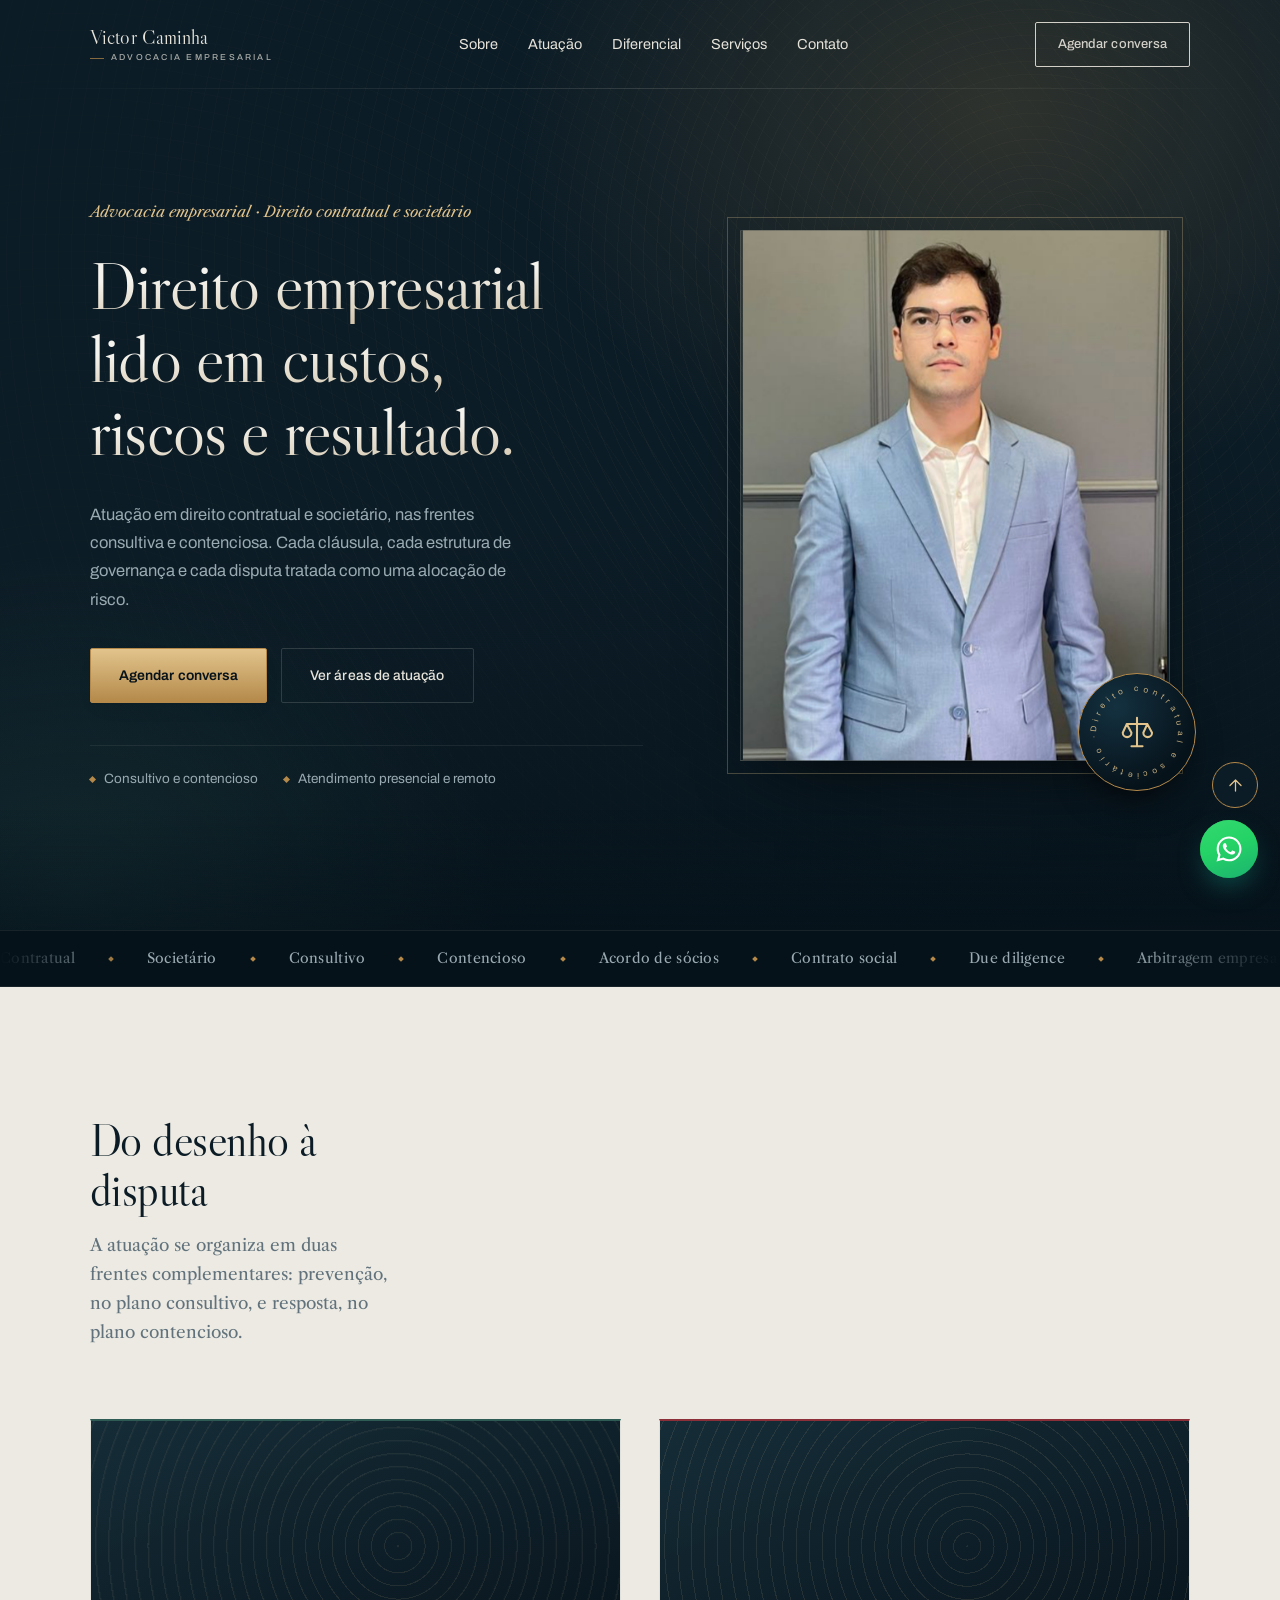
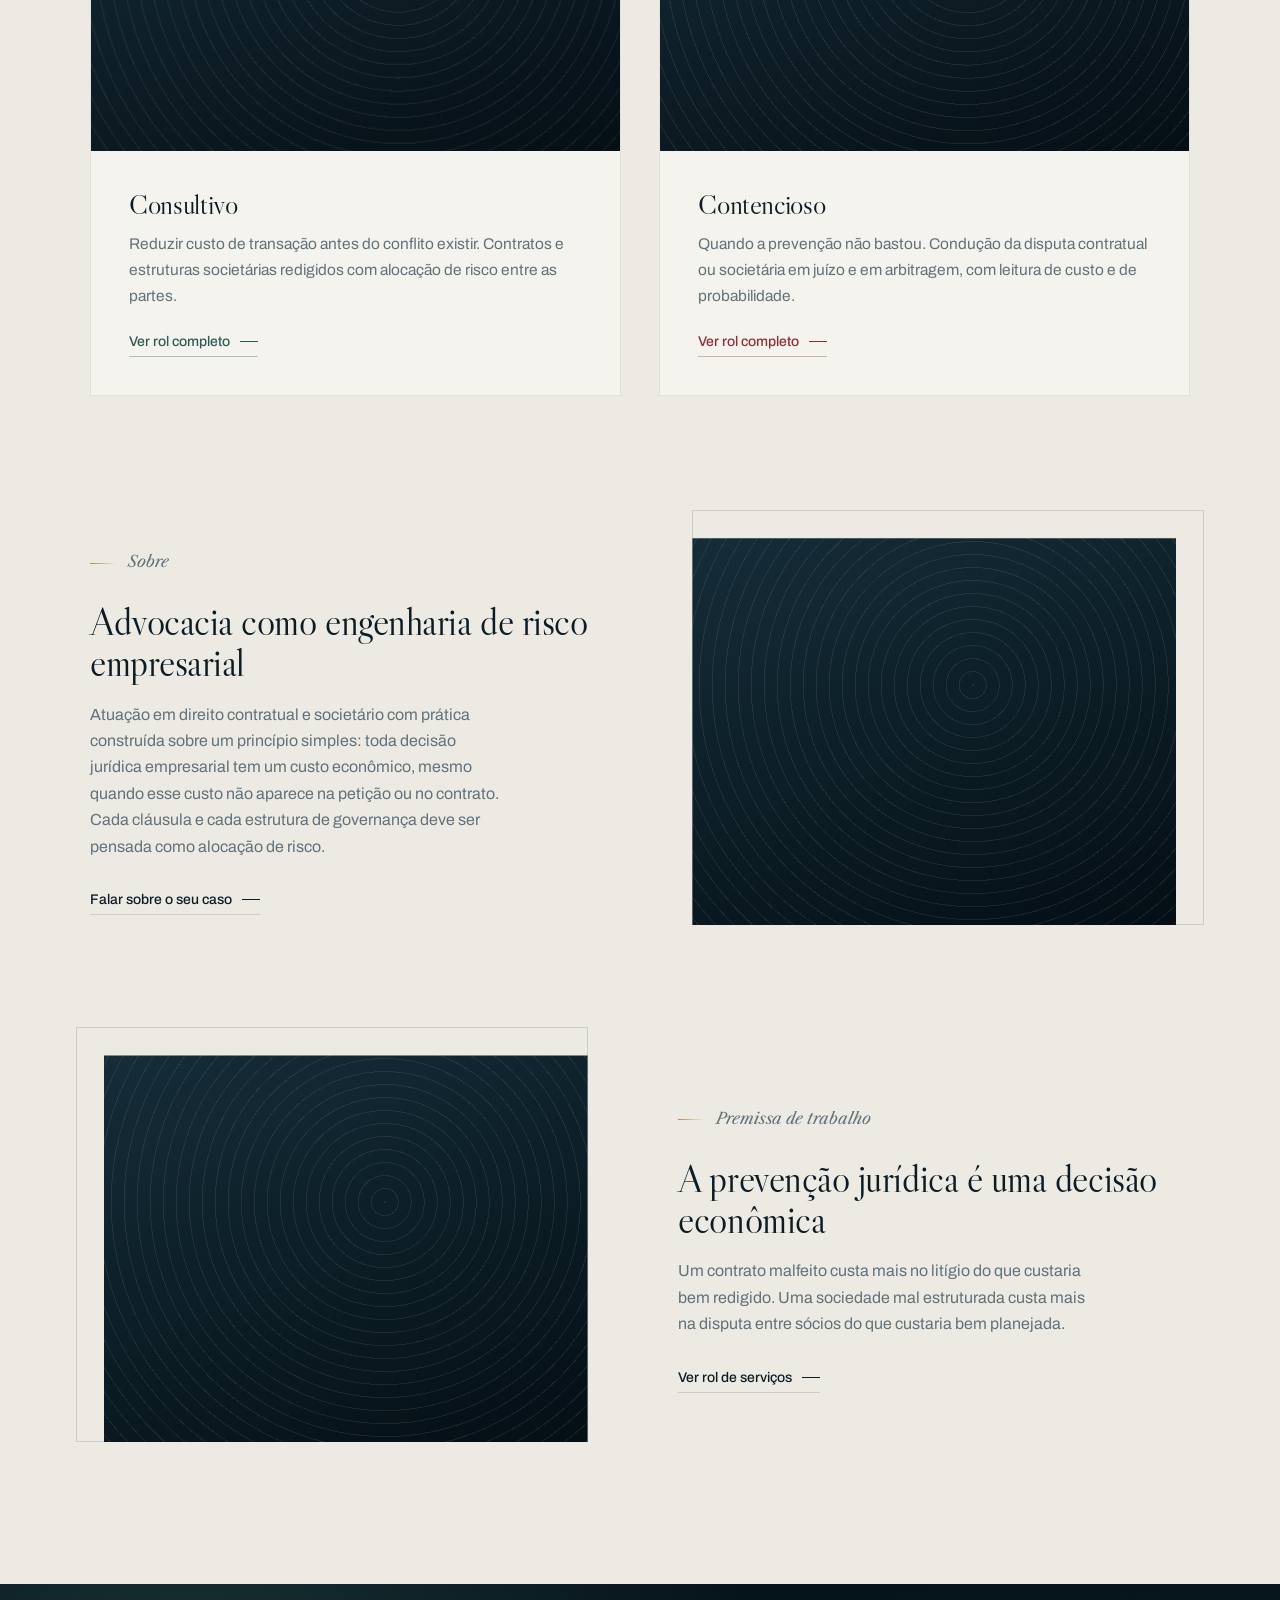
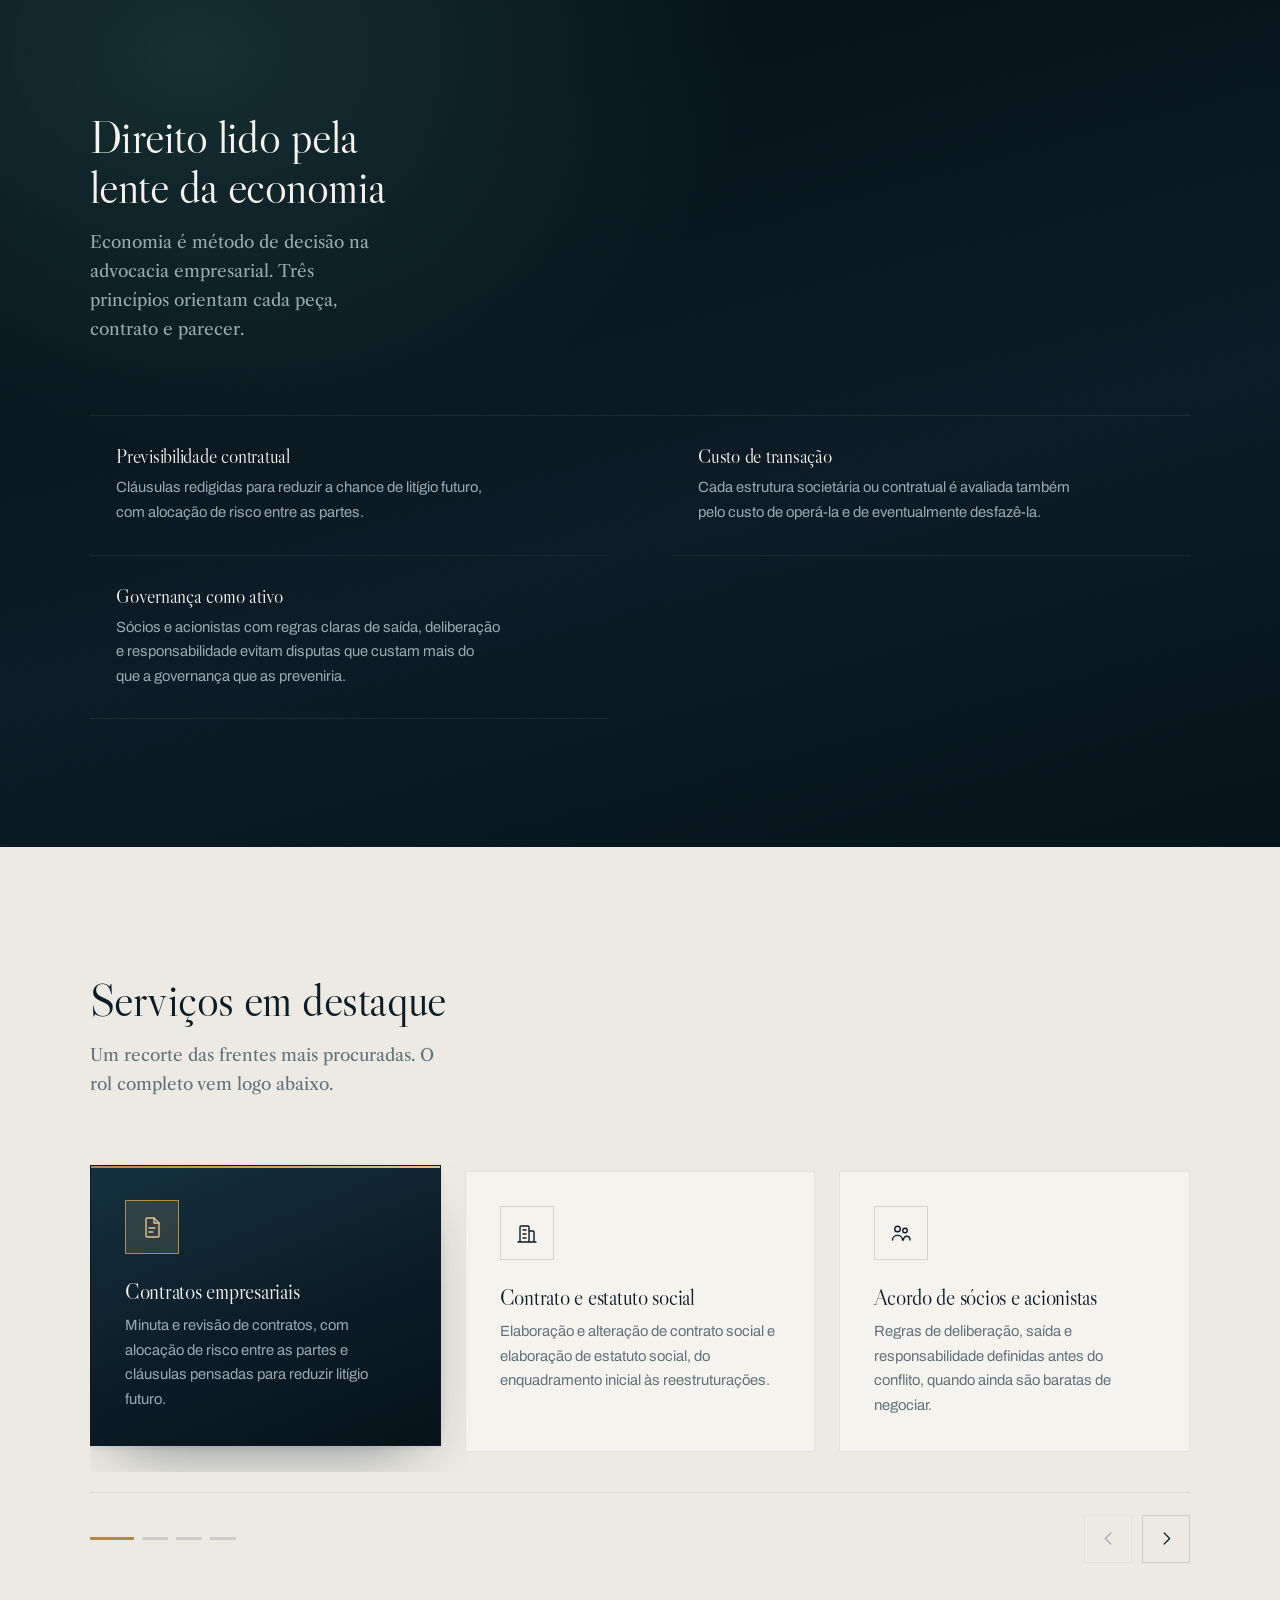
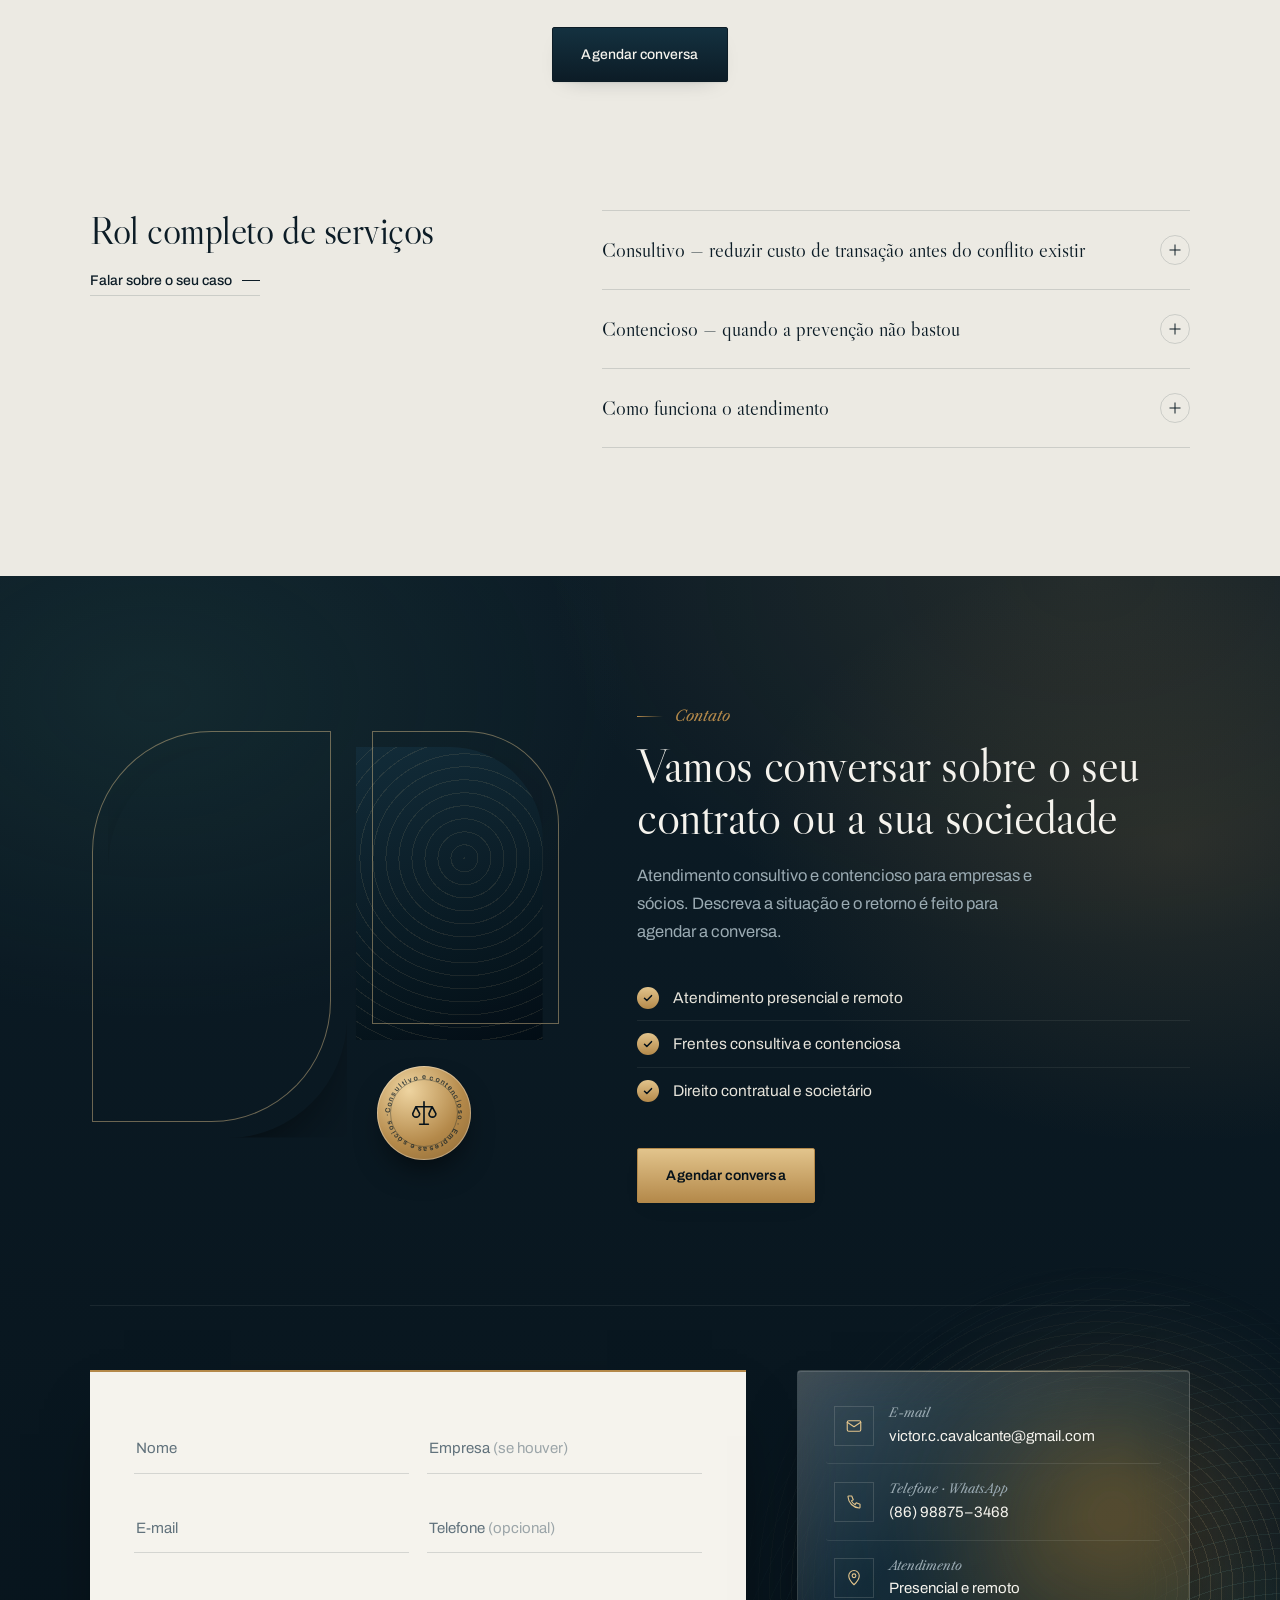
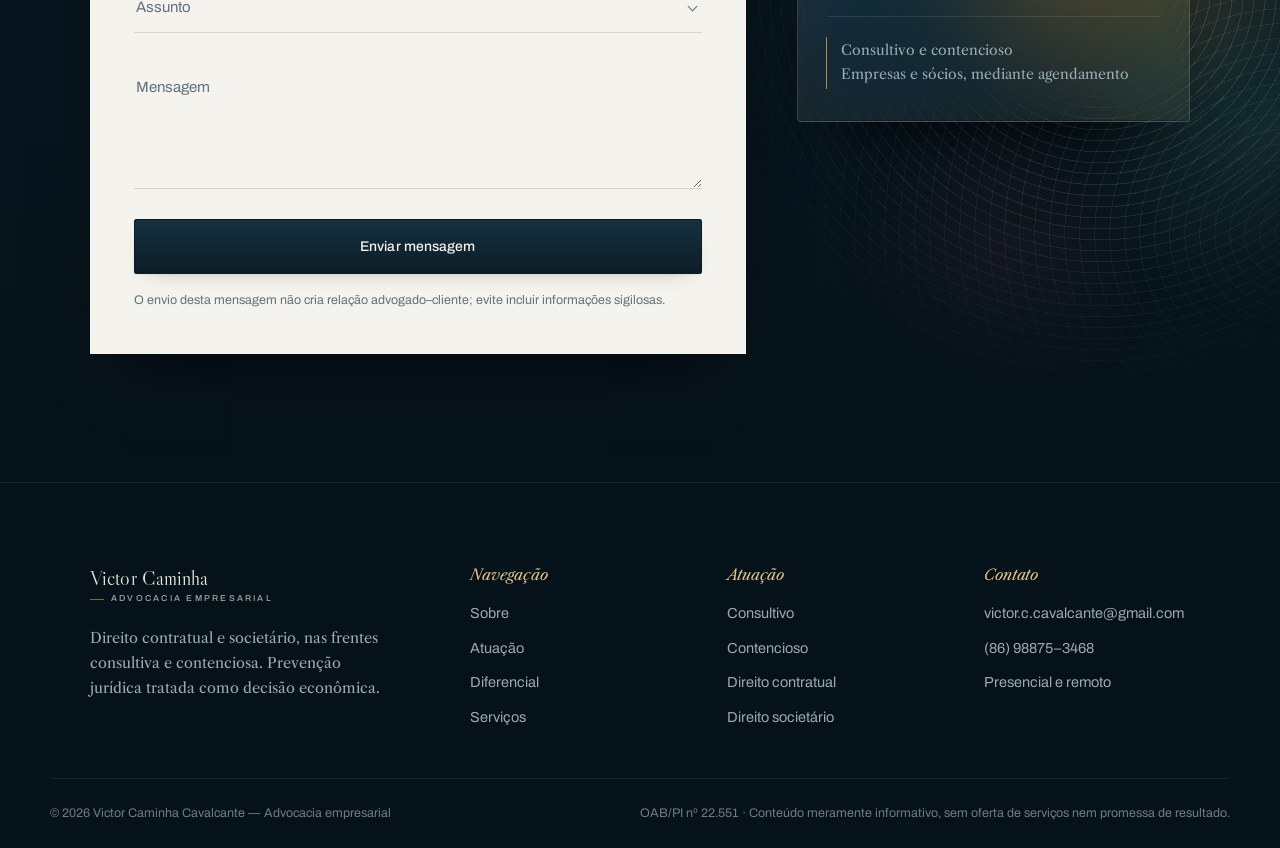
==== index.html @ 517dae5f "versão final por enquanto" ====
<!DOCTYPE html>
<html lang="pt-BR">
<head>
  <meta charset="UTF-8">
  <meta name="viewport" content="width=device-width, initial-scale=1.0">
  <title>Victor Caminha Cavalcante &mdash; Advocacia Empresarial</title>
  <meta name="description" content="Advocacia empresarial em direito contratual e societário, nas frentes consultiva e contenciosa. Cada cláusula e cada estrutura de governança tratada como alocação de risco.">
  <meta name="theme-color" content="#0C1C26">
  <link rel="icon" type="image/svg+xml" href="data:image/svg+xml,%3Csvg xmlns='http://www.w3.org/2000/svg' viewBox='0 0 24 24'%3E%3Crect width='24' height='24' rx='3' fill='%230E253B'/%3E%3Cpath d='M12 4.5v15M6.5 8h11M6.5 8 4 13a2.5 2.5 0 0 0 5 0L6.5 8ZM17.5 8 15 13a2.5 2.5 0 0 0 5 0L17.5 8ZM8.5 19.5h7' stroke='%23C79A54' stroke-width='1.3' fill='none' stroke-linecap='round' stroke-linejoin='round'/%3E%3C/svg%3E">
  <link rel="preconnect" href="https://fonts.googleapis.com">
  <link rel="preconnect" href="https://fonts.gstatic.com" crossorigin>
  <link href="https://fonts.googleapis.com/css2?family=Archivo:wght@400;500;600;700&family=Libre+Caslon+Display&family=Libre+Caslon+Text:ital,wght@0,400;0,700;1,400&display=swap" rel="stylesheet">
  <link rel="stylesheet" href="style.css">
</head>
<body>

  <a class="skip-link" href="#main">Ir para o conteúdo</a>

  <!-- Rail lateral: assinatura visual + progresso de leitura -->
  <aside class="rail" aria-hidden="true">
    <span class="rail-line"><i id="railFill"></i></span>
    <span class="rail-mark">Direito contratual e societário</span>
  </aside>

  <header class="site-header" id="siteHeader">
    <div class="shell header-inner">

      <a href="#main" class="logo" aria-label="Victor Caminha Cavalcante, início">
        <span class="logo-text">
          Victor Caminha
          <small>Advocacia empresarial</small>
        </span>
      </a>

      <nav class="main-nav" aria-label="Principal">
        <ul>
          <li><a href="#sobre">Sobre</a></li>
          <li class="has-dropdown">
            <a href="#atuacao" aria-haspopup="true">Atuação</a>
            <ul class="dropdown">
              <li><a href="#atuacao">Consultivo</a></li>
              <li><a href="#atuacao">Contencioso</a></li>
              <li><a href="#servicos">Rol completo</a></li>
            </ul>
          </li>
          <li><a href="#diferencial">Diferencial</a></li>
          <li><a href="#servicos">Serviços</a></li>
          <li><a href="#contato">Contato</a></li>
        </ul>
      </nav>

      <div class="header-actions">
        <a href="#contato" class="btn btn-ghost">Agendar conversa</a>
        <button class="nav-toggle" id="navToggle" aria-label="Abrir menu" aria-expanded="false" aria-controls="mobileMenu">
          <span></span><span></span>
        </button>
      </div>

    </div>
  </header>

  <div class="menu-backdrop" id="menuBackdrop" hidden></div>

  <div class="mobile-menu" id="mobileMenu" aria-hidden="true">
    <nav aria-label="Menu">
      <a href="#sobre">Sobre</a>
      <a href="#atuacao">Atuação</a>
      <a href="#diferencial">Diferencial</a>
      <a href="#servicos">Serviços</a>
      <a href="#contato">Contato</a>
    </nav>
    <a href="#contato" class="btn btn-solid mobile-cta">Agendar conversa</a>
    <p class="mobile-note">Atendimento consultivo e contencioso, presencial e remoto</p>
  </div>

  <main id="main">

    <!-- ============ HERO ============ -->
    <section class="hero" id="hero">
      <div class="hero-bg" aria-hidden="true">
        <span class="guilloche"></span>
        <span class="hero-glow"></span>
      </div>

      <div class="shell hero-inner">

        <div class="hero-copy">
          <p class="hero-place" data-hero="1">Advocacia empresarial &middot; Direito contratual e societário</p>

          <h1 class="hero-title">
            <span class="line"><span data-hero="2">Direito empresarial</span></span>
            <span class="line"><span data-hero="3">lido em custos,</span></span>
            <span class="line"><span data-hero="4">riscos e resultado.</span></span>
          </h1>

          <p class="hero-text" data-hero="5">
            Atuação em direito contratual e societário, nas frentes consultiva e contenciosa.
            Cada cláusula, cada estrutura de governança e cada disputa tratada como uma
            alocação de risco.
          </p>

          <div class="hero-actions" data-hero="6">
            <a href="#contato" class="btn btn-solid">Agendar conversa</a>
            <a href="#atuacao" class="btn btn-quiet">Ver áreas de atuação</a>
          </div>

          <ul class="hero-facts" data-hero="7">
            <li>Consultivo e contencioso</li>
            <li>Atendimento presencial e remoto</li>
          </ul>
        </div>

        <figure class="hero-plate" data-hero="4">
          <div class="plate-frame">
            <img src="victor-caminha-retrato.jpg"
                 alt="Victor Caminha, advogado" id="heroImg" width="512" height="640">
          </div>

          <div class="seal" aria-hidden="true">
            <svg class="seal-type" viewBox="0 0 120 120">
              <defs>
                <path id="sealArc" d="M60,60 m-42,0 a42,42 0 1,1 84,0 a42,42 0 1,1 -84,0"/>
              </defs>
              <text><textPath href="#sealArc" startOffset="0" textLength="262" lengthAdjust="spacing">Direito contratual e societário &middot;</textPath></text>
            </svg>
            <span class="seal-core"><svg class="seal-mark" viewBox="0 0 24 24" fill="none" stroke="currentColor" stroke-width="1.3" stroke-linecap="round" stroke-linejoin="round" aria-hidden="true"><path d="M12 3v18M5.5 7h13M5.5 7 3 12.5a2.75 2.75 0 0 0 5.5 0L5.5 7ZM18.5 7 16 12.5a2.75 2.75 0 0 0 5.5 0L18.5 7ZM8.5 21h7"/></svg></span>
          </div>
        </figure>

      </div>

      <div class="hero-fade" aria-hidden="true"></div>
    </section>

    <!-- ============ FAIXA ROLANTE ============ -->
    <div class="docket" id="docket" aria-hidden="true">
      <div class="docket-viewport">
        <div class="docket-track" id="docketTrack">
          <ul class="docket-group">
            <li>Contratual</li>
            <li>Societário</li>
            <li>Consultivo</li>
            <li>Contencioso</li>
            <li>Acordo de sócios</li>
            <li>Contrato social</li>
            <li>Due diligence</li>
            <li>Arbitragem empresarial</li>
            <li>Governança</li>
          </ul>
        </div>
      </div>
    </div>

    <!-- ============ ÁREAS DE ATUAÇÃO ============ -->
    <section class="practices" id="atuacao">
      <div class="shell">

        <header class="section-head reveal">
          <h2>Do desenho à disputa</h2>
          <p>
            A atuação se organiza em duas frentes complementares: prevenção, no plano
            consultivo, e resposta, no plano contencioso.
          </p>
        </header>

        <div class="practice-split">

          <article class="practice practice-estate reveal">
            <!-- SUBSTITUIR: imagem ilustrativa da frente consultiva -->
            <div class="practice-img">
              <img class="img-reveal" src="https://images.unsplash.com/photo-1450101499163-c8848c66ca85?q=80&amp;w=1200&amp;h=900&amp;auto=format&amp;fit=crop"
                   alt="" loading="lazy" width="1200" height="900">
            </div>
            <div class="practice-body">
              <h3>Consultivo</h3>
              <p>
                Reduzir custo de transação antes do conflito existir. Contratos e estruturas
                societárias redigidos com alocação de risco entre as partes.
              </p>
              <a href="#servicos" class="link-arrow">Ver rol completo</a>
            </div>
          </article>

          <article class="practice practice-injury reveal">
            <!-- SUBSTITUIR: imagem ilustrativa da frente contenciosa -->
            <div class="practice-img">
              <img class="img-reveal" src="https://images.unsplash.com/photo-1750365501430-395251fe4b7e?q=80&amp;w=1200&amp;h=900&amp;auto=format&amp;fit=crop"
                   alt="" loading="lazy" width="1200" height="900">
            </div>
            <div class="practice-body">
              <h3>Contencioso</h3>
              <p>
                Quando a prevenção não bastou. Condução da disputa contratual ou societária
                em juízo e em arbitragem, com leitura de custo e de probabilidade.
              </p>
              <a href="#servicos" class="link-arrow">Ver rol completo</a>
            </div>
          </article>

        </div>

      </div>
    </section>

    <!-- ============ SOBRE ============ -->
    <section class="about" id="sobre">
      <div class="shell">

        <div class="about-row reveal">
          <div class="about-text">
            <p class="marginalia">Sobre</p>
            <h2>Advocacia como engenharia de risco empresarial</h2>
            <p>
              Atuação em direito contratual e societário com prática construída sobre um
              princípio simples: toda decisão jurídica empresarial tem um custo econômico,
              mesmo quando esse custo não aparece na petição ou no contrato. Cada cláusula e
              cada estrutura de governança deve ser pensada como alocação de risco.
            </p>
            <a href="#contato" class="link-arrow">Falar sobre o seu caso</a>
          </div>
          <!-- SUBSTITUIR: mesma foto profissional do topo, ou uma segunda em ambiente de trabalho -->
          <figure class="about-media">
            <img class="img-reveal" src="https://images.unsplash.com/photo-1758518727888-ffa196002e59?q=80&amp;w=1200&amp;h=1200&amp;auto=format&amp;fit=crop"
                 alt="Victor Caminha Cavalcante em ambiente de trabalho" loading="lazy" width="1200" height="1200">
          </figure>
        </div>

        <div class="about-row about-row-flip reveal">
          <!-- SUBSTITUIR: imagem de apoio, ambiente de trabalho ou detalhe de escritorio -->
          <figure class="about-media">
            <img class="img-reveal" src="https://images.unsplash.com/photo-1758691737246-95bf8f09a997?q=80&amp;w=1200&amp;h=1200&amp;auto=format&amp;fit=crop"
                 alt="Documentos societários em análise" loading="lazy" width="1200" height="1200">
          </figure>
          <div class="about-text">
            <p class="marginalia">Premissa de trabalho</p>
            <h2>A prevenção jurídica é uma decisão econômica</h2>
            <p>
              Um contrato malfeito custa mais no litígio do que custaria bem redigido. Uma
              sociedade mal estruturada custa mais na disputa entre sócios do que custaria bem
              planejada.
            </p>
            <a href="#servicos" class="link-arrow">Ver rol de serviços</a>
          </div>
        </div>

      </div>
    </section>

    <!-- ============ DIFERENCIAL ============ -->
    <section class="reasons" id="diferencial">
      <div class="reasons-bg" aria-hidden="true">
        <img src="https://images.unsplash.com/photo-1758518730384-be3d205838e8?q=80&amp;w=1920&amp;h=1080&amp;auto=format&amp;fit=crop"
             alt="" loading="lazy" width="1920" height="1080">
      </div>

      <div class="shell reasons-inner">
        <header class="section-head section-head-light reveal">
          <h2>Direito lido pela lente da economia</h2>
          <p>
            Economia é método de decisão na advocacia empresarial. Três princípios orientam
            cada peça, contrato e parecer.
          </p>
        </header>

        <ul class="reason-list">
          <li class="reason reveal">
            <h3>Previsibilidade contratual</h3>
            <p>
              Cláusulas redigidas para reduzir a chance de litígio futuro, com alocação
              de risco entre as partes.
            </p>
          </li>
          <li class="reason reveal">
            <h3>Custo de transação</h3>
            <p>
              Cada estrutura societária ou contratual é avaliada também pelo custo de operá-la
              e de eventualmente desfazê-la.
            </p>
          </li>
          <li class="reason reveal">
            <h3>Governança como ativo</h3>
            <p>
              Sócios e acionistas com regras claras de saída, deliberação e responsabilidade
              evitam disputas que custam mais do que a governança que as preveniria.
            </p>
          </li>
        </ul>
      </div>
    </section>

    <!-- ============ SERVIÇOS EM DESTAQUE ============ -->
    <section class="cases">
      <div class="shell">

        <header class="section-head cases-head reveal">
          <h2>Serviços em destaque</h2>
          <p>Um recorte das frentes mais procuradas. O rol completo vem logo abaixo.</p>
        </header>

        <div class="carousel" id="carousel">
          <div class="carousel-viewport">
            <div class="carousel-track" id="carouselTrack">

              <article class="case reveal">
                <span class="case-icon" aria-hidden="true">
                  <svg viewBox="0 0 24 24" fill="none" stroke="currentColor" stroke-width="1.4" stroke-linecap="round" stroke-linejoin="round"><path d="M7 3h7l5 5v13a1 1 0 0 1-1 1H7a1 1 0 0 1-1-1V4a1 1 0 0 1 1-1Z"/><path d="M14 3v5h5M9 13h6M9 17h4"/></svg>
                </span>
                <h3>Contratos empresariais</h3>
                <p>Minuta e revisão de contratos, com alocação de risco entre as partes e cláusulas pensadas para reduzir litígio futuro.</p>
              </article>

              <article class="case reveal">
                <span class="case-icon" aria-hidden="true">
                  <svg viewBox="0 0 24 24" fill="none" stroke="currentColor" stroke-width="1.4" stroke-linecap="round" stroke-linejoin="round"><path d="M3 21h18M5 21V6a1 1 0 0 1 1-1h7a1 1 0 0 1 1 1v15M14 21V10h4a1 1 0 0 1 1 1v10"/><path d="M8 9h3M8 13h3M8 17h3"/></svg>
                </span>
                <h3>Contrato e estatuto social</h3>
                <p>Elaboração e alteração de contrato social e elaboração de estatuto social, do enquadramento inicial às reestruturações.</p>
              </article>

              <article class="case reveal">
                <span class="case-icon" aria-hidden="true">
                  <svg viewBox="0 0 24 24" fill="none" stroke="currentColor" stroke-width="1.4" stroke-linecap="round" stroke-linejoin="round"><circle cx="8.5" cy="8" r="2.8"/><circle cx="16" cy="9.5" r="2.3"/><path d="M3.5 19c0-2.8 2.2-4.6 5-4.6s5 1.8 5 4.6M14.5 19c0-2.3 1.5-3.8 3.2-3.8s3.3 1.5 3.3 3.8"/></svg>
                </span>
                <h3>Acordo de sócios e acionistas</h3>
                <p>Regras de deliberação, saída e responsabilidade definidas antes do conflito, quando ainda são baratas de negociar.</p>
              </article>

              <article class="case reveal">
                <span class="case-icon" aria-hidden="true">
                  <svg viewBox="0 0 24 24" fill="none" stroke="currentColor" stroke-width="1.4" stroke-linecap="round" stroke-linejoin="round"><path d="M4 8h13l-3-3M20 16H7l3 3"/></svg>
                </span>
                <h3>Participação societária</h3>
                <p>Contrato de compra e venda de participação e estruturação jurídica de empresas e operações societárias.</p>
              </article>

              <article class="case reveal">
                <span class="case-icon" aria-hidden="true">
                  <svg viewBox="0 0 24 24" fill="none" stroke="currentColor" stroke-width="1.4" stroke-linecap="round" stroke-linejoin="round"><path d="M12 3l7.5 3.2v5.4c0 4.6-3.1 8.2-7.5 9.4-4.4-1.2-7.5-4.8-7.5-9.4V6.2L12 3Z"/><path d="M9.5 12l1.8 1.8 3.4-3.6"/></svg>
                </span>
                <h3>Due diligence empresarial</h3>
                <p>Levantamento de passivos e riscos jurídicos antes de fechar a operação, para que o preço reflita o que está sendo comprado.</p>
              </article>

              <article class="case reveal">
                <span class="case-icon" aria-hidden="true">
                  <svg viewBox="0 0 24 24" fill="none" stroke="currentColor" stroke-width="1.4" stroke-linecap="round" stroke-linejoin="round"><path d="M12 3v18M5.5 7h13M5.5 7 3 12.5a2.75 2.75 0 0 0 5.5 0L5.5 7ZM18.5 7 16 12.5a2.75 2.75 0 0 0 5.5 0L18.5 7ZM8.5 21h7"/></svg>
                </span>
                <h3>Contencioso societário</h3>
                <p>Dissolução parcial ou total, responsabilidade de sócio ou administrador e desconsideração da personalidade jurídica.</p>
              </article>

            </div>
          </div>

          <div class="carousel-controls">
            <div class="carousel-dots" id="carouselDots" role="tablist" aria-label="Serviços"></div>
            <div class="carousel-arrows">
              <button type="button" class="c-arrow" id="prevBtn" aria-label="Anterior">
                <svg viewBox="0 0 24 24" fill="none" stroke="currentColor" stroke-width="1.5" stroke-linecap="round" stroke-linejoin="round"><path d="M15 5l-7 7 7 7"/></svg>
              </button>
              <button type="button" class="c-arrow" id="nextBtn" aria-label="Próximo">
                <svg viewBox="0 0 24 24" fill="none" stroke="currentColor" stroke-width="1.5" stroke-linecap="round" stroke-linejoin="round"><path d="M9 5l7 7-7 7"/></svg>
              </button>
            </div>
          </div>
        </div>

        <div class="cases-cta reveal">
          <a href="#contato" class="btn btn-solid">Agendar conversa</a>
        </div>

      </div>
    </section>

    <!-- ============ ROL COMPLETO ============ -->
    <section class="faq" id="servicos">
      <div class="shell faq-inner">

        <header class="faq-head reveal">
          <div class="faq-sticky">
            <h2>Rol completo de serviços</h2>
            <a href="#contato" class="link-arrow">Falar sobre o seu caso</a>
          </div>
        </header>

        <div class="accordion" id="accordion">

          <div class="acc-item reveal">
            <h3>
              <button type="button" class="acc-trigger" aria-expanded="false">
                <span>Consultivo &mdash; reduzir custo de transação antes do conflito existir</span>
                <i aria-hidden="true"></i>
              </button>
            </h3>
            <div class="acc-panel" hidden>
              <ol class="svc-list">
                <li>Minuta e revisão de contratos empresariais</li>
                <li>Elaboração e alteração de contrato social</li>
                <li>Elaboração de estatuto social</li>
                <li>Acordo de sócios e acionistas</li>
                <li>Contrato de compra e venda de participação societária</li>
                <li>Estruturação jurídica de empresas e operações societárias</li>
                <li>Due diligence empresarial</li>
              </ol>
            </div>
          </div>

          <div class="acc-item reveal">
            <h3>
              <button type="button" class="acc-trigger" aria-expanded="false">
                <span>Contencioso &mdash; quando a prevenção não bastou</span>
                <i aria-hidden="true"></i>
              </button>
            </h3>
            <div class="acc-panel" hidden>
              <ol class="svc-list">
                <li>Execução de título extrajudicial</li>
                <li>Ação monitória</li>
                <li>Ação de dissolução parcial ou total de sociedade</li>
                <li>Ação de responsabilidade civil de sócio ou administrador</li>
                <li>Desconsideração da personalidade jurídica</li>
                <li>Arbitragem em matéria empresarial</li>
                <li>Recursos nos tribunais</li>
              </ol>
            </div>
          </div>

          <div class="acc-item reveal">
            <h3>
              <button type="button" class="acc-trigger" aria-expanded="false">
                <span>Como funciona o atendimento</span>
                <i aria-hidden="true"></i>
              </button>
            </h3>
            <div class="acc-panel" hidden>
              <p>
                Atendimento consultivo e contencioso para empresas e sócios, presencial e
                remoto. Os honorários são definidos por escrito antes do início dos trabalhos.
              </p>
            </div>
          </div>

        </div>

      </div>
    </section>

    <!-- ============ CONTATO ============ -->
    <section class="contact" id="contato">
      <div class="shell">

        <div class="contact-lead">

          <!-- SUBSTITUIR: as duas imagens abaixo. A da esquerda pede retrato
               vertical em 3:4,9; a da direita, 3:4,7. -->
          <div class="lead-media reveal">
            <!-- Corredor de escritório: vertical, tom fechado, e traz o lado
                 "empresarial" que a estante de livros ao lado não cobre.
                 Unsplash, licença livre para uso comercial. -->
            <figure class="lead-arch">
              <img class="img-reveal"
                   src="https://images.unsplash.com/photo-1497366754035-f200968a6e72?q=80&amp;w=760&amp;h=1241&amp;auto=format&amp;fit=crop"
                   alt="" loading="lazy" width="760" height="1241">
            </figure>

            <!-- Foto genérica do Unsplash (licença livre para uso comercial,
                 sem exigência de atribuição). ID verificado na listagem do
                 Unsplash. Para trocar, basta outro photo-XXXX na mesma URL. -->
            <figure class="lead-plate">
              <img class="img-reveal"
                   src="https://images.unsplash.com/photo-1505664194779-8beaceb93744?q=80&amp;w=820&amp;h=1285&amp;auto=format&amp;fit=crop"
                   alt="" loading="lazy" width="820" height="1285">
            </figure>

            <span class="lead-seal" aria-hidden="true">
              <svg class="seal-ring" viewBox="0 0 120 120">
                <defs>
                  <path id="leadSealArc" d="M60,60 m-43,0 a43,43 0 1,1 86,0 a43,43 0 1,1 -86,0"/>
                </defs>
                <text><textPath href="#leadSealArc" startOffset="0" textLength="268" lengthAdjust="spacing">Consultivo e contencioso &middot; Empresas e sócios &middot;</textPath></text>
              </svg>
              <svg class="seal-icon" viewBox="0 0 24 24" fill="none" stroke="currentColor" stroke-width="1.3" stroke-linecap="round" stroke-linejoin="round" aria-hidden="true"><path d="M12 3v18M5.5 7h13M5.5 7 3 12.5a2.75 2.75 0 0 0 5.5 0L5.5 7ZM18.5 7 16 12.5a2.75 2.75 0 0 0 5.5 0L18.5 7ZM8.5 21h7"/></svg>
            </span>
          </div>

          <div class="lead-copy reveal">
            <p class="marginalia">Contato</p>
            <h2>Vamos conversar sobre o seu contrato ou a sua sociedade</h2>
            <p class="lead-text">
              Atendimento consultivo e contencioso para empresas e sócios. Descreva a
              situação e o retorno é feito para agendar a conversa.
            </p>

            <ul class="lead-list">
              <li>
                <svg class="tick" viewBox="0 0 24 24" aria-hidden="true"><path d="m6 12.4 4 4L18 8"/></svg>
                <span>Atendimento presencial e remoto</span>
              </li>
              <li>
                <svg class="tick" viewBox="0 0 24 24" aria-hidden="true"><path d="m6 12.4 4 4L18 8"/></svg>
                <span>Frentes consultiva e contenciosa</span>
              </li>
              <li>
                <svg class="tick" viewBox="0 0 24 24" aria-hidden="true"><path d="m6 12.4 4 4L18 8"/></svg>
                <span>Direito contratual e societário</span>
              </li>
            </ul>

            <a href="#form-contato" class="btn btn-solid">Agendar conversa</a>
          </div>

        </div>

        <div class="contact-form-band" id="form-contato">
          <div class="contact-grid">

            <div class="contact-panel reveal">
              <!-- ENDERECO DE DESTINO: trocar apenas aqui, no action.
                   O JavaScript deriva o endpoint AJAX deste mesmo atributo,
                   entao nao existe um segundo lugar para esquecer. -->
              <form class="contact-form" id="contactForm" method="POST" novalidate
                    action="https://formsubmit.co/ygorgivagooo@gmail.com">

                <!-- campos de configuracao do FormSubmit -->
                <input type="hidden" name="_subject" value="Novo contato pelo site — Victor Caminha">
                <input type="hidden" name="_template" value="table">
                <input type="hidden" name="_captcha" value="false">
                <!-- armadilha anti-spam: fica escondida; se vier preenchida,
                     o FormSubmit descarta, porque so um robo preencheria -->
                <input type="text" name="_honey" class="hp" tabindex="-1" autocomplete="off" aria-hidden="true">

                <div class="field-row">
                  <div class="field">
                    <input type="text" id="f-name" name="nome" placeholder=" " required autocomplete="name">
                    <label for="f-name">Nome</label>
                    <small class="field-error" data-for="f-name"></small>
                  </div>
                  <div class="field">
                    <input type="text" id="f-company" name="empresa" placeholder=" " autocomplete="organization">
                    <label for="f-company">Empresa <span>(se houver)</span></label>
                  </div>
                </div>

                <div class="field-row">
                  <div class="field">
                    <input type="email" id="f-email" name="email" placeholder=" " required autocomplete="email">
                    <label for="f-email">E-mail</label>
                    <small class="field-error" data-for="f-email"></small>
                  </div>
                  <div class="field">
                    <input type="tel" id="f-phone" name="telefone" placeholder=" " autocomplete="tel">
                    <label for="f-phone">Telefone <span>(opcional)</span></label>
                  </div>
                </div>

                <div class="field field-select">
                  <select id="f-matter" name="assunto" required>
                    <option value="" selected disabled></option>
                    <option>Contrato empresarial</option>
                    <option>Direito societário</option>
                    <option>Contencioso</option>
                    <option>Outro</option>
                  </select>
                  <label for="f-matter">Assunto</label>
                  <small class="field-error" data-for="f-matter"></small>
                </div>

                <div class="field">
                  <textarea id="f-message" name="mensagem" rows="4" placeholder=" " required></textarea>
                  <label for="f-message">Mensagem</label>
                  <small class="field-error" data-for="f-message"></small>
                </div>

                <button type="submit" class="btn btn-solid btn-block">Enviar mensagem</button>
                <p class="form-note">
                  O envio desta mensagem não cria relação advogado&ndash;cliente;
                  evite incluir informações sigilosas.
                </p>

                <p class="form-success" id="formSuccess" role="status" hidden>
                  Mensagem enviada. O retorno será feito pelo e-mail informado.
                </p>
              </form>
            </div>

            <aside class="contact-side reveal">
              
              <!-- Assunto e corpo ja preenchidos: o cliente recebe a mensagem
                   pronta para escrever, e o visitante nao trava na tela em branco. -->
              <a href="mailto:victor.c.cavalcante@gmail.com?subject=Contato%20pelo%20site&body=Ol%C3%A1%2C%20Victor.%0A%0AGostaria%20de%20agendar%20uma%20conversa.%20Segue%20um%20resumo%20da%20situa%C3%A7%C3%A3o%3A%0A%0A%0A%0AAtenciosamente%2C%0A" class="contact-item" id="linkEmail"
                 data-email="victor.c.cavalcante@gmail.com">
                <span class="ci-icon">
                  <svg viewBox="0 0 24 24" fill="none" stroke="currentColor" stroke-width="1.5" stroke-linecap="round" stroke-linejoin="round"><rect x="3" y="5" width="18" height="14" rx="2"/><path d="M3 7l9 6 9-6"/></svg>
                </span>
                <span class="ci-text"><small>E-mail</small><span>victor.c.cavalcante@gmail.com</span></span>
                <svg class="ci-arrow" viewBox="0 0 24 24" fill="none" stroke="currentColor" stroke-width="1.5" stroke-linecap="round" stroke-linejoin="round"><path d="M5 12h14M13 6l6 6-6 6"/></svg>
              </a>

              <a href="https://wa.me/5586988753468" target="_blank" rel="noopener noreferrer" class="contact-item">
                <span class="ci-icon">
                  <svg viewBox="0 0 24 24" fill="none" stroke="currentColor" stroke-width="1.5" stroke-linecap="round" stroke-linejoin="round"><path d="M5 4h4l2 5-2.5 1.5a11 11 0 0 0 5 5L15 13l5 2v4a1 1 0 0 1-1.1 1A16 16 0 0 1 4 5.1 1 1 0 0 1 5 4Z"/></svg>
                </span>
                <span class="ci-text"><small>Telefone &middot; WhatsApp</small><span>(86) 98875&ndash;3468</span></span>
                <svg class="ci-arrow" viewBox="0 0 24 24" fill="none" stroke="currentColor" stroke-width="1.5" stroke-linecap="round" stroke-linejoin="round"><path d="M5 12h14M13 6l6 6-6 6"/></svg>
              </a>

              <div class="contact-item is-static">
                <span class="ci-icon">
                  <svg viewBox="0 0 24 24" fill="none" stroke="currentColor" stroke-width="1.5" stroke-linecap="round" stroke-linejoin="round"><path d="M12 21s7-6.5 7-12a7 7 0 1 0-14 0c0 5.5 7 12 7 12Z"/><circle cx="12" cy="9" r="2.5"/></svg>
                </span>
                <span class="ci-text"><small>Atendimento</small><span>Presencial e remoto</span></span>
              </div>

              <div class="contact-hours">
                <p>Consultivo e contencioso</p>
                <p>Empresas e sócios, mediante agendamento</p>
              </div>
            </aside>

          </div>
        </div>

      </div>
    </section>

  </main>

  <footer class="site-footer">
    <div class="shell footer-top">

      <div class="footer-brand">
        <a href="#main" class="logo" aria-label="Victor Caminha Cavalcante, início">
          <span class="logo-text">
            Victor Caminha
            <small>Advocacia empresarial</small>
          </span>
        </a>
        <p>
          Direito contratual e societário, nas frentes consultiva e contenciosa.
          Prevenção jurídica tratada como decisão econômica.
        </p>
      </div>

      <div class="footer-col">
        <h4>Navegação</h4>
        <ul>
          <li><a href="#sobre">Sobre</a></li>
          <li><a href="#atuacao">Atuação</a></li>
          <li><a href="#diferencial">Diferencial</a></li>
          <li><a href="#servicos">Serviços</a></li>
        </ul>
      </div>

      <div class="footer-col">
        <h4>Atuação</h4>
        <ul>
          <li><a href="#atuacao">Consultivo</a></li>
          <li><a href="#atuacao">Contencioso</a></li>
          <li><a href="#servicos">Direito contratual</a></li>
          <li><a href="#servicos">Direito societário</a></li>
        </ul>
      </div>

      <div class="footer-col">
        <h4>Contato</h4>
        <ul>
          <li><a href="mailto:victor.c.cavalcante@gmail.com?subject=Contato%20pelo%20site&body=Ol%C3%A1%2C%20Victor.%0A%0AGostaria%20de%20agendar%20uma%20conversa.%20Segue%20um%20resumo%20da%20situa%C3%A7%C3%A3o%3A%0A%0A%0A%0AAtenciosamente%2C%0A">victor.c.cavalcante@gmail.com</a></li>
          <li><a href="tel:+5586988753468">(86) 98875&ndash;3468</a></li>
          <li>Presencial e remoto</li>
        </ul>
      </div>

    </div>

    <div class="shell footer-bottom">
      <span>&copy; 2026 Victor Caminha Cavalcante &mdash; Advocacia empresarial</span>
      <span>OAB/PI n&ordm; 22.551 &middot; Conteúdo meramente informativo, sem oferta de serviços nem promessa de resultado.</span>
    </div>
  </footer>

  <div class="fabs">
    <a class="wa-fab" id="waFab"
       href="https://wa.me/5586988753468?text=Ol%C3%A1%2C%20gostaria%20de%20agendar%20uma%20conversa%20sobre%20um%20contrato%20ou%20uma%20quest%C3%A3o%20societ%C3%A1ria."
       target="_blank" rel="noopener noreferrer"
       aria-label="Conversar pelo WhatsApp">
      <span class="wa-pulse" aria-hidden="true"></span>
      <svg viewBox="0 0 24 24" fill="currentColor" aria-hidden="true">
        <path d="M12.04 2C6.58 2 2.13 6.45 2.13 11.91c0 1.75.46 3.45 1.32 4.95L2 22l5.25-1.38a9.9 9.9 0 0 0 4.79 1.22h.01c5.46 0 9.91-4.45 9.91-9.91 0-2.65-1.03-5.14-2.9-7.01A9.82 9.82 0 0 0 12.04 2Zm0 18.15h-.01a8.2 8.2 0 0 1-4.19-1.15l-.3-.18-3.12.82.83-3.04-.2-.31a8.19 8.19 0 0 1-1.26-4.38c0-4.54 3.7-8.23 8.25-8.23a8.2 8.2 0 0 1 8.24 8.24c0 4.54-3.7 8.23-8.24 8.23Zm4.52-6.16c-.25-.12-1.47-.72-1.69-.81-.23-.08-.39-.12-.56.13-.16.24-.64.8-.78.97-.15.16-.29.18-.53.06-.25-.13-1.05-.39-1.99-1.23-.74-.66-1.23-1.47-1.38-1.72-.14-.25-.01-.38.11-.5.11-.11.25-.29.37-.44.12-.15.16-.25.25-.41.08-.17.04-.31-.02-.44-.06-.12-.56-1.34-.76-1.84-.2-.48-.4-.42-.56-.43h-.47c-.16 0-.43.06-.65.31-.22.25-.85.84-.85 2.03 0 1.2.87 2.35.99 2.51.12.17 1.71 2.61 4.15 3.66.58.25 1.03.4 1.39.51.58.19 1.11.16 1.53.1.47-.07 1.47-.6 1.67-1.18.21-.58.21-1.07.15-1.18-.06-.12-.22-.18-.47-.3Z"/>
      </svg>
      <span class="wa-label">Falar no WhatsApp</span>
    </a>

    <button class="to-top" id="toTop" aria-label="Voltar ao topo">
      <svg viewBox="0 0 24 24" fill="none" stroke="currentColor" stroke-width="1.6" stroke-linecap="round" stroke-linejoin="round"><path d="M12 19V5M5 12l7-7 7 7"/></svg>
    </button>
  </div>

  <script src="script.js"></script>
</body>
</html>
---- style.css ----
/* =========================================================
   HOLMES LAW
   Direção visual: documento jurídico gravado.
   Fundo tinta-oxford, papel bond frio, filete latão,
   Libre Caslon (herança tipográfica de documentos legais)
   + Archivo (grotesca institucional).
   ========================================================= */

/* ---------- 1. Reset ---------- */

*,
*::before,
*::after {
  margin: 0;
  padding: 0;
  box-sizing: border-box;
}

img {
  display: block;
  max-width: 100%;
  height: auto;
}

ul {
  list-style: none;
}

a {
  color: inherit;
  text-decoration: none;
}

button,
input,
select,
textarea {
  font: inherit;
  color: inherit;
}

/* ---------- 2. Tokens ---------- */

:root {
  /* superfícies */
  --ink: #0c1c26;
  --ink-deep: #06121a;
  --ink-soft: #143140;
  --paper: #eceae3;
  --paper-warm: #f5f3ed;
  --paper-dim: #dbd7cb;

  /* acentos */
  --brass: #b4894a;
  --brass-lite: #e2c48c;
  --oxblood: #8c2f39;
  --verdigris: #2e5b54;

  /* texto */
  --text: #2b3a42;
  --text-mute: #61727c;
  --text-on-dark: #e6e3da;
  --text-on-dark-mute: #9aaab2;

  /* filetes */
  --rule: rgba(12, 28, 38, 0.14);
  --rule-soft: rgba(12, 28, 38, 0.08);
  --rule-dark: rgba(230, 227, 218, 0.16);
  --rule-dark-soft: rgba(230, 227, 218, 0.08);

  /* elevação */
  --lift-1: 0 1px 2px rgba(12, 28, 38, 0.06), 0 8px 24px -16px rgba(12, 28, 38, 0.4);
  --lift-2: 0 2px 6px rgba(12, 28, 38, 0.08), 0 26px 60px -30px rgba(12, 28, 38, 0.55);
  --lift-dark: 0 30px 70px -34px rgba(0, 0, 0, 0.85);

  /* tipografia */
  --display: "Libre Caslon Display", "Libre Caslon Text", Georgia, serif;
  --serif: "Libre Caslon Text", Georgia, serif;
  --sans: "Archivo", "Helvetica Neue", Arial, sans-serif;

  /* métrica */
  --shell: 1180px;
  --gutter: clamp(20px, 4vw, 40px);
  --pad-section: clamp(72px, 10vw, 132px);
  --rail: 64px;

  /* curvas */
  --ease: cubic-bezier(0.22, 1, 0.36, 1);
  --ease-soft: cubic-bezier(0.4, 0, 0.2, 1);
}

html {
  scroll-behavior: smooth;
  -webkit-text-size-adjust: 100%;
  /* clip tambem na raiz: o menu fechado e position:fixed e escapa
     do clip do body, criando rolagem lateral em telas bem estreitas.
     "clip" e nao "hidden" para nao quebrar o position:sticky do FAQ. */
  overflow-x: clip;
}

body {
  background: var(--paper);
  color: var(--text);
  font-family: var(--sans);
  font-size: 16px;
  font-weight: 400;
  line-height: 1.65;
  -webkit-font-smoothing: antialiased;
  -moz-osx-font-smoothing: grayscale;
  overflow-x: clip;
}

body.is-locked {
  overflow: hidden;
}

h1, h2, h3, h4 {
  font-family: var(--display);
  font-weight: 400;
  line-height: 1.08;
  letter-spacing: -0.012em;
  color: var(--ink);
}

::selection {
  background: var(--brass);
  color: var(--ink-deep);
}

section[id],
main[id] {
  scroll-margin-top: 92px;
}

.shell {
  width: 100%;
  max-width: var(--shell);
  margin-inline: auto;
  padding-inline: var(--gutter);
}

.skip-link {
  position: fixed;
  top: 10px;
  left: 10px;
  z-index: 3000;
  padding: 10px 18px;
  background: var(--ink);
  color: var(--paper-warm);
  border-radius: 2px;
  font-size: 13px;
  transform: translateY(-160%);
  transition: transform 0.25s var(--ease);
}

.skip-link:focus-visible {
  transform: none;
}

:where(a, button, input, select, textarea):focus-visible {
  outline: 2px solid var(--brass);
  outline-offset: 3px;
  border-radius: 2px;
}

/* ---------- 3. Reveal ---------- */

.reveal {
  opacity: 0;
  transform: translateY(38px);
  transition:
    opacity 0.9s var(--ease) var(--d, 0s),
    transform 0.9s var(--ease) var(--d, 0s);
}

.reveal.is-in {
  opacity: 1;
  transform: none;
}

/* Revelacao de imagem por cortina: o recorte sobe e descobre a foto.
   O gatilho vem do ANCESTRAL .reveal, nao da propria imagem: com
   clip-path a altura visivel dela e zero, e o IntersectionObserver
   nunca a consideraria visivel para disparar a propria revelacao.
   Anima so o clip-path, para nao brigar com o zoom de hover das fotos. */
.img-reveal {
  clip-path: inset(0 0 100% 0);
  transition: clip-path 1.15s var(--ease) var(--d, 0s);
}

.is-in .img-reveal,
.img-reveal.is-in {
  clip-path: inset(0 0 0 0);
}

@media (prefers-reduced-motion: reduce) {
  html { scroll-behavior: auto; }

  .reveal,
  .img-reveal {
    opacity: 1 !important;
    clip-path: none !important;
    transform: none !important;
    transition: none !important;
  }

  .seal-type,
  .btn::after,
  .wa-pulse,
  .wa-pulse::after {
    animation: none !important;
  }

  *,
  *::before,
  *::after {
    animation-duration: 1ms !important;
    animation-iteration-count: 1 !important;
    transition-duration: 1ms !important;
    scroll-behavior: auto !important;
  }

  /* A faixa continua rolando mesmo com "reduzir movimento" ligado.
     Para voltar a respeitar essa preferencia do sistema, apague este
     bloco: quem tem a opcao ligada passa a ver a lista estatica. */
  .docket-track {
    animation-duration: var(--dur, 40s) !important;
    animation-iteration-count: infinite !important;
  }
}

/* ---------- 4. Rail (assinatura + progresso) ---------- */

.rail {
  position: fixed;
  top: 0;
  left: 0;
  z-index: 60;
  width: var(--rail);
  height: 100vh;
  display: none;
  flex-direction: column;
  align-items: center;
  justify-content: center;
  gap: 26px;
  pointer-events: none;
  mix-blend-mode: normal;
}

.rail::before {
  content: "";
  position: absolute;
  inset: 0 auto 0 0;
  width: 1px;
  background: linear-gradient(180deg, transparent, var(--rule) 12%, var(--rule) 88%, transparent);
  left: calc(var(--rail) - 1px);
}

.rail-line {
  position: relative;
  width: 1px;
  height: 34vh;
  background: var(--rule);
  overflow: hidden;
}

.rail-line i {
  position: absolute;
  inset: 0 0 auto 0;
  display: block;
  height: 0%;
  background: linear-gradient(180deg, var(--brass-lite), var(--brass));
  transition: height 0.15s linear;
}

.rail-mark {
  writing-mode: vertical-rl;
  font-family: var(--serif);
  font-style: italic;
  font-size: 12px;
  letter-spacing: 0.06em;
  color: var(--text-mute);
  white-space: nowrap;
}

@media (min-width: 1300px) {
  .rail { display: flex; }
}

/* ---------- 5. Botões e links ---------- */

.btn {
  position: relative;
  display: inline-flex;
  align-items: center;
  justify-content: center;
  gap: 10px;
  padding: 15px 28px;
  border: 1px solid transparent;
  border-radius: 2px;
  font-family: var(--sans);
  font-size: 14px;
  font-weight: 500;
  letter-spacing: 0.005em;
  cursor: pointer;
  overflow: hidden;
  transition:
    background-color 0.3s var(--ease-soft),
    color 0.3s var(--ease-soft),
    border-color 0.3s var(--ease-soft),
    transform 0.3s var(--ease),
    box-shadow 0.3s var(--ease);
}

/* varredura de brilho no hover */
.btn::after {
  content: "";
  position: absolute;
  inset: 0;
  background: linear-gradient(105deg, transparent 30%, rgba(226, 196, 140, 0.28) 50%, transparent 70%);
  transform: translateX(-130%);
  transition: transform 0.7s var(--ease);
}

.btn:hover::after {
  transform: translateX(130%);
}

.btn-solid {
  background: linear-gradient(180deg, var(--ink-soft), var(--ink));
  border-color: var(--ink);
  color: var(--paper-warm);
  box-shadow: var(--lift-1);
}

.btn-solid:hover {
  transform: translateY(-2px);
  box-shadow: var(--lift-2);
  border-color: var(--brass);
}

.btn-solid:active {
  transform: translateY(0);
}

.btn-quiet {
  background: transparent;
  border-color: var(--rule);
  color: var(--ink);
}

.btn-quiet:hover {
  border-color: var(--ink);
  transform: translateY(-2px);
}

.btn-ghost {
  padding: 11px 22px;
  background: transparent;
  border-color: currentColor;
  font-size: 13px;
  opacity: 0.9;
}

.btn-ghost:hover {
  opacity: 1;
  transform: translateY(-2px);
}

.btn-block {
  width: 100%;
}

/* hero e contato ficam sobre fundo escuro */
.hero .btn-quiet {
  color: var(--text-on-dark);
  border-color: var(--rule-dark);
}

.hero .btn-quiet:hover {
  border-color: var(--brass);
  color: var(--brass-lite);
}

.hero .btn-solid {
  background: linear-gradient(180deg, var(--brass-lite), var(--brass));
  border-color: var(--brass);
  color: var(--ink-deep);
  font-weight: 600;
}

.hero .btn-solid:hover {
  box-shadow: 0 18px 40px -18px rgba(180, 137, 74, 0.7);
}

.link-arrow {
  display: inline-flex;
  align-items: center;
  gap: 10px;
  padding-bottom: 3px;
  font-size: 14px;
  font-weight: 500;
  color: var(--ink);
  border-bottom: 1px solid var(--rule);
  transition: color 0.28s var(--ease-soft), border-color 0.28s var(--ease-soft), gap 0.28s var(--ease);
}

.link-arrow::after {
  content: "";
  width: 18px;
  height: 1px;
  background: currentColor;
  transition: width 0.28s var(--ease);
}

.link-arrow:hover {
  color: var(--oxblood);
  border-color: var(--oxblood);
  gap: 14px;
}

.link-arrow:hover::after {
  width: 26px;
}

/* ---------- 6. Cabeçalhos de seção ---------- */

.section-head {
  max-width: 34ch;
  margin-bottom: clamp(44px, 6vw, 72px);
}

.section-head h2 {
  font-size: clamp(2rem, 3.6vw, 3rem);
  margin-bottom: 16px;
}

.section-head p {
  font-family: var(--serif);
  font-size: 17px;
  line-height: 1.7;
  color: var(--text-mute);
  max-width: 46ch;
}

.section-head-light h2 { color: var(--paper-warm); }
.section-head-light p { color: var(--text-on-dark-mute); }

/* nota marginal (substitui as etiquetas em caixa alta) */
.marginalia {
  font-family: var(--serif);
  font-style: italic;
  font-size: 15px;
  color: var(--brass);
  margin-bottom: 10px;
}

.marginalia::before {
  content: "";
  display: inline-block;
  width: 26px;
  height: 1px;
  margin-right: 12px;
  vertical-align: middle;
  background: linear-gradient(90deg, var(--brass), rgba(180, 137, 74, 0));
}

/* ---------- 7. Header ---------- */

.site-header {
  position: fixed;
  top: 0;
  left: 0;
  right: 0;
  z-index: 200;
  padding: 22px 0;
  color: var(--text-on-dark);
  transition: padding 0.35s var(--ease), background-color 0.35s var(--ease), color 0.35s var(--ease), box-shadow 0.35s var(--ease);
}

.site-header::after {
  content: "";
  position: absolute;
  left: 0;
  right: 0;
  bottom: 0;
  height: 1px;
  background: linear-gradient(90deg, transparent, var(--rule-dark), transparent);
  opacity: 0.9;
  transition: opacity 0.35s var(--ease), background 0.35s var(--ease);
}

.site-header.is-stuck {
  padding: 12px 0;
  color: var(--ink);
  background: rgba(236, 234, 227, 0.86);
  -webkit-backdrop-filter: blur(14px) saturate(140%);
  backdrop-filter: blur(14px) saturate(140%);
  box-shadow: 0 16px 40px -34px rgba(12, 28, 38, 0.9);
}

.site-header.is-stuck::after {
  background: linear-gradient(90deg, transparent, var(--rule), transparent);
}

.header-inner {
  display: flex;
  align-items: center;
  justify-content: space-between;
  gap: 32px;
}

/* logo */
.logo {
  display: flex;
  align-items: center;
  gap: 12px;
  flex-shrink: 0;
}

.logo-text {
  display: flex;
  flex-direction: column;
  font-family: var(--display);
  font-size: 20px;
  line-height: 1.1;
  letter-spacing: 0.005em;
}

/* Caixa alta espacejada com filete a esquerda: reproduz a assinatura
   "— ADVOCACIA EMPRESARIAL" da marca original do cliente. */
.logo-text small {
  display: flex;
  align-items: center;
  gap: 7px;
  font-family: var(--sans);
  font-size: 8.6px;
  font-weight: 500;
  letter-spacing: 0.26em;
  text-transform: uppercase;
  opacity: 0.72;
  margin-top: 5px;
}

.logo-text small::before {
  content: "";
  width: 14px;
  height: 1px;
  background: var(--brass);
  flex-shrink: 0;
}

/* navegação */
.main-nav ul {
  display: flex;
  align-items: center;
  gap: 30px;
}

.main-nav > ul > li > a {
  position: relative;
  display: block;
  padding: 8px 0;
  font-size: 14.5px;
  font-weight: 400;
  transition: color 0.25s var(--ease-soft);
}

.main-nav > ul > li > a::after {
  content: "";
  position: absolute;
  left: 0;
  bottom: 2px;
  width: 100%;
  height: 1px;
  background: var(--brass);
  transform: scaleX(0);
  transform-origin: right;
  transition: transform 0.35s var(--ease);
}

.main-nav > ul > li > a:hover::after,
.main-nav > ul > li:focus-within > a::after {
  transform: scaleX(1);
  transform-origin: left;
}

.has-dropdown {
  position: relative;
}

.dropdown {
  position: absolute;
  top: 100%;
  left: -18px;
  min-width: 200px;
  margin-top: 12px;
  padding: 8px 0;
  display: block;
  background: var(--paper-warm);
  border: 1px solid var(--rule);
  border-top: 2px solid var(--brass);
  box-shadow: var(--lift-2);
  opacity: 0;
  visibility: hidden;
  transform: translateY(8px);
  transition: opacity 0.28s var(--ease), transform 0.28s var(--ease), visibility 0.28s;
}

.has-dropdown:hover .dropdown,
.has-dropdown:focus-within .dropdown {
  opacity: 1;
  visibility: visible;
  transform: none;
}

.dropdown a {
  display: block;
  padding: 9px 22px;
  font-size: 14px;
  color: var(--text);
  transition: color 0.22s var(--ease-soft), padding-left 0.22s var(--ease);
}

.dropdown a:hover {
  color: var(--oxblood);
  padding-left: 28px;
}

.header-actions {
  display: flex;
  align-items: center;
  gap: 16px;
  flex-shrink: 0;
}

/* botão hambúrguer */
.nav-toggle {
  display: none;
  flex-direction: column;
  justify-content: center;
  gap: 6px;
  width: 40px;
  height: 40px;
  padding: 0 8px;
  background: none;
  border: 1px solid currentColor;
  cursor: pointer;
}

.nav-toggle span {
  display: block;
  width: 100%;
  height: 1.5px;
  background: currentColor;
  transition: transform 0.35s var(--ease), opacity 0.2s var(--ease-soft);
}

.nav-toggle.is-open span:nth-child(1) {
  transform: translateY(3.75px) rotate(45deg);
}

.nav-toggle.is-open span:nth-child(2) {
  transform: translateY(-3.75px) rotate(-45deg);
}

/* ---------- 8. Menu mobile ---------- */

.menu-backdrop {
  position: fixed;
  inset: 0;
  z-index: 300;
  background: rgba(6, 18, 26, 0.5);
  -webkit-backdrop-filter: blur(3px);
  backdrop-filter: blur(3px);
  opacity: 0;
  transition: opacity 0.35s var(--ease-soft);
}

.menu-backdrop.is-on {
  opacity: 1;
}

.mobile-menu {
  position: fixed;
  top: 0;
  right: 0;
  z-index: 400;
  width: min(86vw, 380px);
  height: 100dvh;
  padding: 108px 34px 40px;
  display: flex;
  flex-direction: column;
  justify-content: center;
  background: linear-gradient(200deg, var(--ink-soft), var(--ink-deep) 70%);
  border-left: 1px solid var(--rule-dark);
  box-shadow: -30px 0 70px -30px rgba(0, 0, 0, 0.8);
  visibility: hidden;
  transform: translateX(102%);
  transition: transform 0.5s var(--ease), visibility 0.5s;
}

.mobile-menu.is-open {
  visibility: visible;
  transform: none;
}

.mobile-menu nav {
  display: flex;
  flex-direction: column;
}

.mobile-menu nav a {
  padding: 16px 0;
  font-family: var(--display);
  font-size: 1.6rem;
  color: var(--text-on-dark);
  border-bottom: 1px solid var(--rule-dark-soft);
  opacity: 0;
  transform: translateX(18px);
  transition: color 0.25s var(--ease-soft), opacity 0.45s var(--ease), transform 0.45s var(--ease);
}

.mobile-menu.is-open nav a {
  opacity: 1;
  transform: none;
  transition-delay: calc(0.08s * var(--i, 0) + 0.12s);
}

.mobile-menu nav a:hover {
  color: var(--brass-lite);
}

.mobile-cta {
  margin-top: 28px;
}

.mobile-note {
  margin-top: 16px;
  font-family: var(--serif);
  font-style: italic;
  font-size: 13.5px;
  color: var(--text-on-dark-mute);
}

/* ---------- 9. Hero ---------- */

.hero {
  position: relative;
  isolation: isolate;
  padding: clamp(140px, 17vw, 200px) 0 clamp(90px, 11vw, 140px);
  background: var(--ink);
  color: var(--text-on-dark);
  overflow: hidden;
}

.hero-bg {
  position: absolute;
  inset: 0;
  z-index: -1;
}

/* fundo gravado tipo papel de segurança */
.guilloche {
  position: absolute;
  inset: -20%;
  opacity: 0.5;
  background:
    repeating-radial-gradient(circle at 72% 34%, rgba(226, 196, 140, 0.07) 0 1px, transparent 1px 13px),
    repeating-radial-gradient(circle at 18% 78%, rgba(226, 196, 140, 0.05) 0 1px, transparent 1px 17px);
  -webkit-mask-image: radial-gradient(ellipse at 60% 40%, #000 10%, transparent 72%);
  mask-image: radial-gradient(ellipse at 60% 40%, #000 10%, transparent 72%);
}

.hero-glow {
  position: absolute;
  inset: 0;
  background:
    radial-gradient(ellipse 780px 620px at 78% 12%, rgba(180, 137, 74, 0.2), transparent 62%),
    radial-gradient(ellipse 700px 560px at 6% 96%, rgba(46, 91, 84, 0.24), transparent 60%),
    linear-gradient(175deg, rgba(6, 18, 26, 0) 55%, rgba(6, 18, 26, 0.85));
}

.hero-fade {
  position: absolute;
  left: 0;
  right: 0;
  bottom: 0;
  height: 120px;
  background: linear-gradient(180deg, transparent, rgba(6, 18, 26, 0.55));
  pointer-events: none;
}

.hero-inner {
  display: grid;
  grid-template-columns: 1.08fr 0.92fr;
  align-items: center;
  gap: clamp(40px, 6vw, 84px);
}

.hero-place {
  font-family: var(--serif);
  font-style: italic;
  font-size: 15px;
  color: var(--brass-lite);
  margin-bottom: 26px;
}

.hero-title {
  /* Teto medido: cada .line precisa caber numa linha so, senao a revelacao
     por mascara desliza o bloco inteiro em vez da linha. 4,65rem quebrava
     "Direito empresarial" em 1440 e 1280; 4,3rem passa, 4,2rem da margem. */
  font-size: clamp(2.6rem, 6.1vw, 4.2rem);
  line-height: 1.03;
  color: var(--paper-warm);
  margin-bottom: 30px;
}

.hero-title .line {
  display: block;
  overflow: hidden;
}

.hero-title .line span {
  display: block;
  background: linear-gradient(178deg, var(--paper-warm) 34%, #cabb9f);
  -webkit-background-clip: text;
  background-clip: text;
  -webkit-text-fill-color: transparent;
  color: transparent;
  padding-bottom: 0.06em;
}

.hero-text {
  max-width: 48ch;
  font-size: 16.5px;
  line-height: 1.72;
  color: var(--text-on-dark-mute);
  margin-bottom: 34px;
}

.hero-actions {
  display: flex;
  flex-wrap: wrap;
  gap: 14px;
  margin-bottom: 42px;
}

.hero-facts {
  display: flex;
  flex-wrap: wrap;
  gap: 10px 26px;
  padding-top: 22px;
  border-top: 1px solid var(--rule-dark-soft);
  font-size: 13.5px;
  color: var(--text-on-dark-mute);
}

.hero-facts li {
  display: flex;
  align-items: center;
  gap: 9px;
}

.hero-facts li::before {
  content: "";
  width: 5px;
  height: 5px;
  background: var(--brass);
  transform: rotate(45deg);
  flex-shrink: 0;
}

/* retrato em placa gravada */
.hero-plate {
  position: relative;
  justify-self: center;
  width: 100%;
  max-width: 430px;
}

.plate-frame {
  position: relative;
  padding: 12px;
  border: 1px solid var(--rule-dark);
  background: linear-gradient(160deg, rgba(226, 196, 140, 0.12), rgba(6, 18, 26, 0.15));
  box-shadow: var(--lift-dark);
}

.plate-frame::before {
  content: "";
  position: absolute;
  inset: -14px;
  border: 1px solid rgba(226, 196, 140, 0.28);
  pointer-events: none;
}

.plate-frame img {
  width: 100%;
  aspect-ratio: 4 / 5;
  object-fit: cover;
  object-position: center 12%;
  filter: saturate(0.94) contrast(1.02);
  will-change: transform;
}

.seal {
  position: absolute;
  right: -26px;
  bottom: -30px;
  display: grid;
  place-items: center;
  width: 118px;
  height: 118px;
  border-radius: 50%;
  background: radial-gradient(circle at 32% 28%, var(--ink-soft), var(--ink-deep) 72%);
  border: 1px solid var(--brass);
  box-shadow: 0 20px 40px -18px rgba(0, 0, 0, 0.9);
}

.seal > * {
  grid-area: 1 / 1;
}

.seal-type {
  width: 100%;
  height: 100%;
  animation: seal-turn 20s linear infinite;
}

.seal-type text {
  font-family: var(--sans);
  font-size: 8.6px;
  letter-spacing: 0.16em;
  fill: var(--brass-lite);
  opacity: 0.85;
}

@keyframes seal-turn {
  to { transform: rotate(360deg); }
}

.seal-core {
  display: flex;
  flex-direction: column;
  align-items: center;
  line-height: 1.1;
}

.seal-core .seal-mark {
  width: 38px;
  height: 38px;
  color: var(--brass-lite);
}

/* entrada orquestrada do hero */
.hero [data-hero] {
  animation: rise 0.95s var(--ease) backwards;
}

.hero [data-hero="1"] { animation-delay: 0.15s; }
.hero [data-hero="2"] { animation-delay: 0.28s; }
.hero [data-hero="3"] { animation-delay: 0.38s; }
.hero [data-hero="4"] { animation-delay: 0.48s; }
.hero [data-hero="5"] { animation-delay: 0.68s; }
.hero [data-hero="6"] { animation-delay: 0.8s; }
.hero [data-hero="7"] { animation-delay: 0.92s; }

.hero-title .line [data-hero] {
  animation-name: rise-mask;
  animation-duration: 1.05s;
}

.hero-plate[data-hero] {
  animation-name: plate-in;
  animation-duration: 1.3s;
}

@keyframes rise {
  from { opacity: 0; transform: translateY(30px); }
  to   { opacity: 1; transform: none; }
}

@keyframes rise-mask {
  from { transform: translateY(105%); }
  to   { transform: none; }
}

@keyframes plate-in {
  from { opacity: 0; transform: translateY(44px) scale(0.94); }
  to   { opacity: 1; transform: none; }
}

/* ---------- 10. Docket (faixa rolante) ---------- */

.docket {
  position: relative;
  background: var(--ink-deep);
  border-top: 1px solid var(--rule-dark-soft);
  border-bottom: 1px solid var(--rule-dark-soft);
}

.docket-viewport {
  padding: 16px 0;
  overflow: hidden;
  -webkit-mask-image: linear-gradient(90deg, transparent, #000 10%, #000 88%, transparent);
  mask-image: linear-gradient(90deg, transparent, #000 10%, #000 88%, transparent);
}

.docket-track {
  display: flex;
  width: max-content;
  /* --shift e --dur sao definidos pelo JS a partir da largura real do grupo,
     entao a velocidade fica constante em qualquer tela. */
  animation: docket var(--dur, 40s) linear infinite;
}

/* pausa ao passar o mouse, para dar tempo de ler um item */
.docket-viewport:hover .docket-track {
  animation-play-state: paused;
}

.docket-group {
  display: flex;
  align-items: center;
  flex-shrink: 0;
}

.docket-group li {
  display: flex;
  align-items: center;
  white-space: nowrap;
  padding-right: 34px;
  font-family: var(--serif);
  font-size: 14px;
  letter-spacing: 0.02em;
  color: var(--text-on-dark-mute);
}

/* losango separador: entra no fluxo do item, para o loop fechar exato */
.docket-group li::after {
  content: "";
  flex-shrink: 0;
  width: 4px;
  height: 4px;
  margin-left: 34px;
  background: var(--brass);
  transform: rotate(45deg);
}

@keyframes docket {
  from { transform: translate3d(0, 0, 0); }
  to   { transform: translate3d(calc(var(--shift, 0px) * -1), 0, 0); }
}

/* Sem JS: vira lista estatica e legivel, em vez de tira cortada e parada */
.docket.is-static .docket-viewport {
  padding-inline: var(--gutter);
  -webkit-mask-image: none;
  mask-image: none;
}

.docket.is-static .docket-track {
  width: 100%;
  animation: none;
}

.docket.is-static .docket-group {
  flex-wrap: wrap;
  justify-content: center;
  width: 100%;
  gap: 8px 30px;
}

.docket.is-static .docket-group li {
  padding-right: 0;
}

.docket.is-static .docket-group li::after {
  display: none;
}

/* ---------- 11. Practices ---------- */

.practices {
  padding: var(--pad-section) 0;
}

.practice-split {
  display: grid;
  grid-template-columns: 1fr 1fr;
  gap: clamp(24px, 3vw, 40px);
}

.practice {
  position: relative;
  display: flex;
  flex-direction: column;
  background: var(--paper-warm);
  border: 1px solid var(--rule-soft);
  border-top: 2px solid var(--accent, var(--brass));
  transition: transform 0.45s var(--ease), box-shadow 0.45s var(--ease);
}

.practice-injury { --accent: var(--oxblood); }
.practice-estate { --accent: var(--verdigris); }

.practice:hover {
  transform: translateY(-6px);
  box-shadow: var(--lift-2);
}

.practice-img {
  overflow: hidden;
  aspect-ratio: 16 / 10;
}

.practice-img img {
  width: 100%;
  height: 100%;
  object-fit: cover;
  filter: saturate(0.8) contrast(1.03);
  transform: scale(1.01);
  transition: transform 1.1s var(--ease), filter 0.6s var(--ease-soft);
}

.practice:hover .practice-img img {
  transform: scale(1.07);
  filter: saturate(1) contrast(1.03);
}

.practice-body {
  padding: clamp(26px, 3vw, 38px);
  display: flex;
  flex-direction: column;
  align-items: flex-start;
  flex: 1;
}

.practice-body h3 {
  font-size: clamp(1.5rem, 2.2vw, 1.9rem);
  margin-bottom: 12px;
}

.practice-body > p {
  font-size: 15.5px;
  color: var(--text-mute);
  margin-bottom: 22px;
}

.practice-body .link-arrow {
  margin-top: auto;
  color: var(--accent);
  border-color: color-mix(in srgb, var(--accent) 35%, transparent);
}

.practice-body .link-arrow:hover {
  border-color: var(--accent);
}

/* Se uma imagem remota falhar (link de banco de imagens fora do ar), o
   espaco mostra a trama gravada em vez de um retangulo vazio. */
.practice-img img,
.about-media img,
.reasons-bg img,
.lead-plate img {
  background:
    repeating-radial-gradient(circle at 58% 38%, rgba(226, 196, 140, 0.1) 0 1px, transparent 1px 13px),
    linear-gradient(160deg, #14303e, #06121a);
}

/* ---------- 12. About ---------- */

.about {
  padding: 0 0 var(--pad-section);
}

.about-row {
  display: grid;
  grid-template-columns: 1fr 1fr;
  align-items: center;
  gap: clamp(36px, 6vw, 82px);
}

.about-row + .about-row {
  margin-top: clamp(60px, 8vw, 110px);
}

.about-text h2 {
  font-size: clamp(1.8rem, 3vw, 2.5rem);
  margin-bottom: 18px;
}

.about-text > p {
  max-width: 46ch;
  font-size: 16px;
  color: var(--text-mute);
  margin-bottom: 26px;
}

.about-media {
  position: relative;
  padding: 14px;
}

.about-media::before {
  content: "";
  position: absolute;
  inset: 0;
  border: 1px solid var(--rule);
  transform: translate(14px, -14px);
  transition: transform 0.6s var(--ease);
  pointer-events: none;
}

.about-row-flip .about-media::before {
  transform: translate(-14px, -14px);
}

.about-media:hover::before {
  transform: translate(0, 0);
}

.about-media img {
  width: 100%;
  aspect-ratio: 5 / 4;
  object-fit: cover;
  filter: saturate(0.85) contrast(1.03);
}

/* ---------- 14. Reasons ---------- */

.reasons {
  position: relative;
  isolation: isolate;
  padding: var(--pad-section) 0;
  background: var(--ink);
  color: var(--text-on-dark);
  overflow: hidden;
}

.reasons-bg {
  position: absolute;
  inset: 0;
  z-index: -1;
}

.reasons-bg img {
  width: 100%;
  height: 100%;
  object-fit: cover;
  opacity: 0.3;
  filter: grayscale(0.55);
}

.reasons-bg::after {
  content: "";
  position: absolute;
  inset: 0;
  background:
    radial-gradient(ellipse 900px 640px at 15% 8%, rgba(46, 91, 84, 0.4), transparent 62%),
    linear-gradient(165deg, rgba(6, 18, 26, 0.94) 20%, rgba(12, 28, 38, 0.82) 60%, rgba(6, 18, 26, 0.96));
}

.reason-list {
  display: grid;
  grid-template-columns: 1fr 1fr;
  column-gap: clamp(32px, 5vw, 72px);
  border-top: 1px solid var(--rule-dark-soft);
}

.reason {
  position: relative;
  padding: clamp(22px, 3vw, 30px) 0 clamp(22px, 3vw, 30px) 26px;
  border-bottom: 1px solid var(--rule-dark-soft);
  transition: padding-left 0.4s var(--ease);
}

.reason::before {
  content: "";
  position: absolute;
  left: 0;
  top: 50%;
  width: 12px;
  height: 1px;
  background: var(--brass);
  transform: translateY(-50%) scaleX(0);
  transform-origin: left;
  transition: transform 0.4s var(--ease);
}

.reason:hover {
  padding-left: 38px;
}

.reason:hover::before {
  transform: translateY(-50%) scaleX(1);
}

.reason h3 {
  font-size: 1.22rem;
  color: var(--paper-warm);
  margin-bottom: 8px;
  transition: color 0.3s var(--ease-soft);
}

.reason:hover h3 {
  color: var(--brass-lite);
}

.reason p {
  max-width: 48ch;
  font-size: 14.8px;
  line-height: 1.66;
  color: var(--text-on-dark-mute);
}

/* ---------- 15. Cases / carrossel ---------- */

.cases {
  padding: var(--pad-section) 0;
}

.cases-head {
  max-width: 40ch;
}

.carousel-viewport {
  overflow: hidden;
  padding: 8px 0 20px;
  margin: -8px 0 -20px;
}

.carousel-track {
  display: flex;
  gap: 24px;
  transition: transform 0.65s var(--ease);
  will-change: transform;
  cursor: grab;
}

.carousel-track.is-dragging {
  cursor: grabbing;
  transition: none;
}

.case {
  position: relative;
  flex: 0 0 calc((100% - 48px) / 3);
  display: flex;
  flex-direction: column;
  padding: clamp(26px, 3vw, 34px);
  overflow: hidden;
  background: var(--paper-warm);
  border: 1px solid var(--rule-soft);
  transition: border-color 0.45s var(--ease-soft), box-shadow 0.5s var(--ease), transform 0.5s var(--ease);
}

/* O preenchimento escuro fica numa camada propria: gradiente nao anima
   em background, entao anima-se a opacidade dela.
   .is-active e posto pelo JS (destaque automatico e hover); :hover fica
   como reserva para o caso de o script nao rodar. */
.case::before {
  content: "";
  position: absolute;
  inset: 0;
  background: linear-gradient(158deg, var(--ink-soft) 0%, var(--ink) 55%, var(--ink-deep) 100%);
  opacity: 0;
  transition: opacity 0.45s var(--ease);
  pointer-events: none;
}

/* fio de latao que corre pela aresta de cima ao preencher */
.case::after {
  content: "";
  position: absolute;
  top: 0;
  left: 0;
  right: 0;
  height: 2px;
  background: linear-gradient(90deg, var(--brass), var(--brass-lite));
  transform: scaleX(0);
  transform-origin: left;
  transition: transform 0.5s var(--ease);
}

.case > * {
  position: relative;
  z-index: 1;
}

.case:hover,
.case.is-active {
  border-color: var(--ink);
  box-shadow: var(--lift-2);
  transform: translateY(-6px);
}

.case:hover::before,
.case:hover::after,
.case.is-active::before,
.case.is-active::after {
  opacity: 1;
  transform: scaleX(1);
}

.case-icon {
  display: grid;
  place-items: center;
  width: 54px;
  height: 54px;
  margin-bottom: 26px;
  border: 1px solid var(--rule);
  color: var(--ink);
  transition: background-color 0.45s var(--ease-soft), color 0.45s var(--ease-soft), border-color 0.45s var(--ease-soft);
}

.case-icon svg {
  width: 24px;
  height: 24px;
}

.case:hover .case-icon,
.case.is-active .case-icon {
  background: rgba(226, 196, 140, 0.14);
  border-color: var(--brass);
  color: var(--brass-lite);
}

.case h3 {
  font-size: 1.35rem;
  margin-bottom: 10px;
  transition: color 0.45s var(--ease-soft);
}

.case p {
  font-size: 14.8px;
  color: var(--text-mute);
  transition: color 0.45s var(--ease-soft);
}

.case:hover h3,
.case.is-active h3 {
  color: var(--paper-warm);
}

.case:hover p,
.case.is-active p {
  color: var(--text-on-dark-mute);
}

.carousel-controls {
  display: flex;
  align-items: center;
  justify-content: space-between;
  gap: 24px;
  margin-top: 40px;
  padding-top: 22px;
  border-top: 1px solid var(--rule-soft);
}

.carousel-dots {
  display: flex;
  gap: 8px;
}

.carousel-dots button {
  width: 26px;
  height: 3px;
  padding: 0;
  border: none;
  background: var(--rule);
  cursor: pointer;
  transition: background-color 0.35s var(--ease-soft), width 0.35s var(--ease);
}

.carousel-dots button.is-on {
  width: 44px;
  background: var(--brass);
}

.carousel-arrows {
  display: flex;
  gap: 10px;
}

.c-arrow {
  display: grid;
  place-items: center;
  width: 48px;
  height: 48px;
  background: transparent;
  border: 1px solid var(--rule);
  color: var(--ink);
  cursor: pointer;
  transition: background-color 0.3s var(--ease-soft), color 0.3s var(--ease-soft), border-color 0.3s var(--ease-soft), transform 0.3s var(--ease);
}

.c-arrow svg {
  width: 19px;
  height: 19px;
}

.c-arrow:hover:not(:disabled) {
  background: var(--ink);
  border-color: var(--ink);
  color: var(--brass-lite);
}

.c-arrow:disabled {
  opacity: 0.3;
  cursor: not-allowed;
}

.cases-cta {
  margin-top: clamp(44px, 5vw, 64px);
  text-align: center;
}

/* ---------- 16. FAQ ---------- */

.faq {
  padding: 0 0 var(--pad-section);
}

.faq-inner {
  display: grid;
  grid-template-columns: 0.85fr 1.15fr;
  gap: clamp(36px, 6vw, 80px);
}

/* O sticky precisa ir no filho, nao na coluna: se a propria coluna
   for o elemento fixo, ela nao tem curso para deslizar. */
.faq-sticky {
  position: sticky;
  top: 116px;
}

.faq-head h2 {
  font-size: clamp(1.9rem, 3vw, 2.5rem);
  margin-bottom: 16px;
}

.faq-head p {
  font-family: var(--serif);
  font-size: 16.5px;
  color: var(--text-mute);
  margin-bottom: 24px;
  max-width: 34ch;
}

.accordion {
  border-top: 1px solid var(--rule);
}

.acc-item {
  border-bottom: 1px solid var(--rule);
}

.acc-trigger {
  display: flex;
  align-items: center;
  justify-content: space-between;
  gap: 24px;
  width: 100%;
  padding: 24px 0;
  background: none;
  border: none;
  text-align: left;
  cursor: pointer;
  font-family: var(--display);
  font-size: clamp(1.05rem, 1.6vw, 1.28rem);
  line-height: 1.3;
  color: var(--ink);
  transition: color 0.3s var(--ease-soft);
}

.acc-trigger:hover {
  color: var(--oxblood);
}

.acc-trigger i {
  position: relative;
  flex-shrink: 0;
  width: 30px;
  height: 30px;
  border: 1px solid var(--rule);
  border-radius: 50%;
  transition: background-color 0.35s var(--ease-soft), border-color 0.35s var(--ease-soft), transform 0.45s var(--ease);
}

.acc-trigger i::before,
.acc-trigger i::after {
  content: "";
  position: absolute;
  top: 50%;
  left: 50%;
  width: 11px;
  height: 1px;
  background: currentColor;
  transform: translate(-50%, -50%);
  transition: transform 0.4s var(--ease), opacity 0.3s var(--ease-soft);
}

.acc-trigger i::after {
  transform: translate(-50%, -50%) rotate(90deg);
}

.acc-trigger[aria-expanded="true"] i {
  background: var(--ink);
  border-color: var(--ink);
  color: var(--brass-lite);
  transform: rotate(180deg);
}

.acc-trigger[aria-expanded="true"] i::after {
  opacity: 0;
  transform: translate(-50%, -50%) rotate(0deg);
}

.acc-panel {
  overflow: hidden;
  transition: height 0.42s var(--ease);
}

.svc-list {
  list-style: none;
  counter-reset: svc;
  padding-bottom: 26px;
}

.svc-list li {
  counter-increment: svc;
  display: flex;
  gap: 16px;
  padding: 9px 0;
  font-size: 15.5px;
  color: var(--text);
  border-top: 1px solid var(--rule-soft);
}

.svc-list li::before {
  content: "\00a7 " counter(svc, decimal-leading-zero);
  flex-shrink: 0;
  min-width: 3.4em;
  font-family: var(--serif);
  font-style: italic;
  color: var(--brass);
}

.acc-panel p {
  max-width: 62ch;
  padding-bottom: 26px;
  font-family: var(--serif);
  font-size: 16px;
  line-height: 1.75;
  color: var(--text-mute);
}

/* ---------- 17. Contact ---------- */

.contact {
  position: relative;
  padding: var(--pad-section) 0;
  background:
    radial-gradient(ellipse 900px 620px at 85% 0%, rgba(180, 137, 74, 0.14), transparent 60%),
    linear-gradient(180deg, var(--ink) 0%, var(--ink-deep) 100%);
  color: var(--text-on-dark);
  overflow: hidden;
}

/* luz ambiente da secao inteira */
.contact::before {
  content: "";
  position: absolute;
  inset: 0;
  background:
    radial-gradient(ellipse 760px 520px at 12% 8%, rgba(46, 91, 84, 0.22), transparent 62%),
    radial-gradient(ellipse 700px 480px at 92% 18%, rgba(180, 137, 74, 0.16), transparent 62%);
  pointer-events: none;
}

.contact .shell {
  position: relative;
}

/* ===== Bloco de abertura: composicao de imagens + selo ===== */

.contact-lead {
  display: grid;
  grid-template-columns: 0.92fr 1.08fr;
  align-items: center;
  gap: clamp(40px, 6vw, 88px);
  margin-bottom: clamp(64px, 8vw, 108px);
}

.lead-media {
  position: relative;
  display: grid;
  /* larguras e vao tirados da referencia: 55 / 2 / 43 */
  grid-template-columns: 55fr 43fr;
  gap: 2%;
  align-items: start;
  padding: 18px 18px 40px;
}

.lead-media figure {
  position: relative;
}

.lead-media img {
  width: 100%;
  height: 100%;
  object-fit: cover;
  filter: saturate(0.88) contrast(1.04);
  box-shadow: var(--lift-dark);
}

/* Arredondamentos diagonais, como na referencia:
   esquerda -> canto superior esquerdo + inferior direito
   direita  -> so o canto superior direito
   O raio vertical vem em % da altura para dar um arco circular,
   ja que a caixa e bem mais alta do que larga. */
.lead-arch {
  aspect-ratio: 3 / 4.9;
}

.lead-arch img {
  border-radius: 50% 0 50% 0 / 31% 0 31% 0;
}

.lead-plate {
  aspect-ratio: 3 / 4.7;
}

.lead-plate img {
  border-radius: 0 50% 0 0 / 0 32% 0 0;
}

/* filete de latao: mesma forma, deslocado para fora */
.lead-arch::after,
.lead-plate::after {
  content: "";
  position: absolute;
  border: 1px solid rgba(226, 196, 140, 0.45);
  pointer-events: none;
}

.lead-arch::after {
  inset: -16px 16px 16px -16px;
  border-radius: 50% 0 50% 0 / 31% 0 31% 0;
}

.lead-plate::after {
  inset: -16px -16px 16px 16px;
  border-radius: 0 50% 0 0 / 0 32% 0 0;
}

/* O selo se aloja no vao criado pela imagem da direita ser mais curta.
   E um disco de latao macico: o selo do hero e escuro e girando, este
   e claro e parado, para nao repetir o mesmo objeto duas vezes. */
.lead-seal {
  position: absolute;
  left: 61%;
  bottom: 4%;
  z-index: 2;
  display: grid;
  place-items: center;
  width: 94px;
  height: 94px;
  border-radius: 50%;
  background: radial-gradient(circle at 34% 26%, #eed4a0, var(--brass) 58%, #8a6633);
  color: var(--ink-deep);
  box-shadow:
    0 16px 34px -14px rgba(0, 0, 0, 0.85),
    inset 0 0 0 1px rgba(255, 255, 255, 0.3);
}

.lead-seal > * {
  grid-area: 1 / 1;
}

.lead-seal::before {
  content: "";
  position: absolute;
  inset: 13px;
  border: 1px solid rgba(12, 28, 38, 0.32);
  border-radius: 50%;
}

.seal-ring {
  width: 100%;
  height: 100%;
}

.seal-ring text {
  font-family: var(--sans);
  font-size: 9.2px;
  font-weight: 600;
  fill: rgba(12, 28, 38, 0.78);
}

/* o monograma e preenchido, nao tracejado como o icone anterior */
.seal-icon {
  width: 30px;
  height: 30px;
}

/* ----- coluna de texto ----- */

.lead-copy h2 {
  font-size: clamp(2rem, 3.8vw, 3.05rem);
  color: var(--paper-warm);
  margin-bottom: 18px;
}

.lead-text {
  max-width: 46ch;
  font-size: 16.5px;
  line-height: 1.72;
  color: var(--text-on-dark-mute);
  margin-bottom: 28px;
}

.lead-list {
  margin-bottom: 34px;
}

/* sobre o fundo escuro o botao precisa ser o latao, nao o tinta */
.lead-copy .btn-solid {
  background: linear-gradient(180deg, var(--brass-lite), var(--brass));
  border-color: var(--brass);
  color: var(--ink-deep);
  font-weight: 600;
}

.lead-copy .btn-solid:hover {
  box-shadow: 0 18px 40px -18px rgba(180, 137, 74, 0.7);
}

.lead-list li {
  display: flex;
  align-items: flex-start;
  gap: 14px;
  padding: 10px 0;
  font-size: 15.5px;
  color: var(--text-on-dark);
  border-bottom: 1px solid var(--rule-dark-soft);
}

.lead-list li:last-child {
  border-bottom: none;
}

.lead-list .tick {
  flex-shrink: 0;
  width: 22px;
  height: 22px;
  margin-top: 2px;
  padding: 4px;
  border-radius: 50%;
  background: linear-gradient(180deg, var(--brass-lite), var(--brass));
  fill: none;
  stroke: var(--ink-deep);
  stroke-width: 2.6;
  stroke-linecap: round;
  stroke-linejoin: round;
}

/* ===== Faixa do formulario ===== */

.contact-form-band {
  position: relative;
  padding-top: clamp(44px, 5vw, 64px);
  border-top: 1px solid var(--rule-dark-soft);
  scroll-margin-top: 92px;
}

/* Luz e trama ATRAS do painel de vidro. Sem detalhe atras, o desfoque
   nao tem o que capturar e o vidro vira um retangulo cinza. */
.contact-form-band::before {
  content: "";
  position: absolute;
  inset: -40px -12% -40px 40%;
  background:
    repeating-radial-gradient(circle at 72% 44%,
      rgba(226, 196, 140, 0.16) 0 1px, transparent 1px 11px),
    repeating-radial-gradient(circle at 96% 78%,
      rgba(129, 199, 188, 0.12) 0 1px, transparent 1px 15px),
    radial-gradient(circle 380px at 74% 30%, rgba(180, 137, 74, 0.42), transparent 64%),
    radial-gradient(circle 330px at 95% 64%, rgba(46, 91, 84, 0.48), transparent 62%),
    radial-gradient(circle 260px at 58% 84%, rgba(140, 47, 57, 0.22), transparent 64%);
  -webkit-mask-image: radial-gradient(ellipse 62% 66% at 72% 50%, #000 20%, transparent 78%);
  mask-image: radial-gradient(ellipse 62% 66% at 72% 50%, #000 20%, transparent 78%);
  pointer-events: none;
}

.contact-grid {
  position: relative;
  z-index: 1;
  display: grid;
  grid-template-columns: 1.25fr 0.75fr;
  gap: clamp(28px, 4vw, 56px);
  align-items: start;
}

.contact-panel {
  padding: clamp(28px, 4vw, 44px);
  background: var(--paper-warm);
  border-top: 2px solid var(--brass);
  box-shadow: var(--lift-dark);
  color: var(--text);
}

/* campos com rótulo flutuante */
.field {
  position: relative;
  margin-bottom: 22px;
}

.field-row {
  display: grid;
  grid-template-columns: 1fr 1fr;
  gap: 18px;
}

.field input,
.field select,
.field textarea {
  width: 100%;
  padding: 22px 2px 9px;
  background: transparent;
  border: none;
  border-bottom: 1px solid var(--rule);
  font-size: 15.5px;
  color: var(--ink);
  transition: border-color 0.3s var(--ease-soft);
}

.field textarea {
  resize: vertical;
  min-height: 92px;
}

.field label {
  position: absolute;
  left: 2px;
  top: 20px;
  font-size: 15px;
  color: var(--text-mute);
  pointer-events: none;
  transform-origin: left top;
  transition: transform 0.28s var(--ease), color 0.28s var(--ease-soft);
}

.field label span {
  opacity: 0.6;
}

.field input:focus,
.field select:focus,
.field textarea:focus {
  outline: none;
  border-color: var(--brass);
}

.field input:focus + label,
.field textarea:focus + label,
.field input:not(:placeholder-shown) + label,
.field textarea:not(:placeholder-shown) + label,
.field select:focus + label,
.field select:valid + label {
  transform: translateY(-18px) scale(0.78);
  color: var(--brass);
}

.field-select select {
  appearance: none;
  -webkit-appearance: none;
  padding-right: 26px;
  cursor: pointer;
}

.field-select::after {
  content: "";
  position: absolute;
  right: 6px;
  top: 28px;
  width: 7px;
  height: 7px;
  border-right: 1px solid var(--text-mute);
  border-bottom: 1px solid var(--text-mute);
  transform: rotate(45deg);
  pointer-events: none;
}

.field-error {
  display: block;
  min-height: 0;
  font-size: 12.5px;
  color: var(--oxblood);
  opacity: 0;
  transform: translateY(-4px);
  transition: opacity 0.25s var(--ease-soft), transform 0.25s var(--ease);
}

.field.has-error input,
.field.has-error select,
.field.has-error textarea {
  border-color: var(--oxblood);
}

.field.has-error .field-error {
  opacity: 1;
  transform: none;
  margin-top: 6px;
}

.form-note {
  margin-top: 16px;
  font-size: 12.5px;
  line-height: 1.6;
  color: var(--text-mute);
}

.form-success {
  margin-top: 16px;
  padding: 12px 16px;
  background: rgba(46, 91, 84, 0.1);
  border-left: 2px solid var(--verdigris);
  font-size: 14px;
  line-height: 1.55;
  color: var(--verdigris);
}

.form-success.is-error {
  background: rgba(140, 47, 57, 0.1);
  border-left-color: var(--oxblood);
  color: var(--oxblood);
}

/* armadilha anti-spam: invisivel para gente, presente para robo */
.hp {
  position: absolute;
  left: -9999px;
  width: 1px;
  height: 1px;
  opacity: 0;
  pointer-events: none;
}

.contact-form button[type="submit"]:disabled {
  opacity: 0.55;
  cursor: wait;
}


/* coluna lateral */
/* ----- Painel de vidro ----- */

.contact-side {
  position: relative;
  display: flex;
  flex-direction: column;
  padding: clamp(20px, 2.6vw, 28px);
  border-radius: 4px;
  border: 1px solid rgba(236, 234, 227, 0.16);
  background:
    linear-gradient(158deg,
      rgba(236, 234, 227, 0.16) 0%,
      rgba(236, 234, 227, 0.06) 46%,
      rgba(180, 137, 74, 0.11) 100%);
  -webkit-backdrop-filter: blur(26px) saturate(180%) brightness(1.08);
  backdrop-filter: blur(26px) saturate(180%) brightness(1.08);
  box-shadow:
    0 32px 70px -34px rgba(0, 0, 0, 0.9),
    inset 0 1px 0 rgba(255, 255, 255, 0.14),
    inset 0 -1px 0 rgba(0, 0, 0, 0.22);
  overflow: hidden;
}

/* brilho especular: a luz batendo de canto na placa */
.contact-side::before {
  content: "";
  position: absolute;
  inset: 0;
  background: linear-gradient(118deg, rgba(255, 255, 255, 0.1) 0%, rgba(255, 255, 255, 0.02) 32%, transparent 58%);
  pointer-events: none;
}

/* fio de latao na aresta superior, como o bisel de uma placa gravada */
.contact-side::after {
  content: "";
  position: absolute;
  top: 0;
  left: 12%;
  right: 12%;
  height: 1px;
  background: linear-gradient(90deg, transparent, var(--brass-lite), transparent);
  opacity: 0.55;
  pointer-events: none;
}

.contact-side > * {
  position: relative;
  z-index: 1;
}

/* Sem suporte a backdrop-filter (Firefox antigo), o painel vira solido
   em vez de um retangulo quase invisivel. */
@supports not ((backdrop-filter: blur(2px)) or (-webkit-backdrop-filter: blur(2px))) {
  .contact-side {
    background: rgba(9, 24, 33, 0.82);
  }
}

/* Dentro do vidro os itens sao linhas com filete, nao caixinhas:
   caixa dentro de caixa deixa o painel visualmente pesado. */
.contact-item {
  display: flex;
  align-items: center;
  gap: 15px;
  padding: 15px 8px;
  border: none;
  border-bottom: 1px solid rgba(236, 234, 227, 0.1);
  border-radius: 3px;
  transition: background-color 0.3s var(--ease-soft), transform 0.35s var(--ease);
}

.contact-item:first-child {
  padding-top: 4px;
}

a.contact-item:hover {
  background: rgba(226, 196, 140, 0.08);
  transform: translateX(4px);
}

.ci-icon {
  display: grid;
  place-items: center;
  width: 40px;
  height: 40px;
  flex-shrink: 0;
  border: 1px solid var(--rule-dark);
  color: var(--brass-lite);
  transition: background-color 0.3s var(--ease-soft), color 0.3s var(--ease-soft);
}

.ci-icon svg {
  width: 18px;
  height: 18px;
}

a.contact-item:hover .ci-icon {
  background: var(--brass);
  color: var(--ink-deep);
}

.ci-text {
  display: flex;
  flex-direction: column;
  flex: 1;
  min-width: 0;
}

.ci-text small {
  font-family: var(--serif);
  font-style: italic;
  font-size: 12.5px;
  color: var(--text-on-dark-mute);
  transition: color 0.25s var(--ease-soft);
}

/* rotulo vira aviso momentaneo ao copiar o endereco */
.contact-item.is-copied .ci-text small {
  color: var(--brass-lite);
  font-style: normal;
}

.ci-text > span {
  font-size: 15px;
  color: var(--paper-warm);
  overflow-wrap: anywhere;
}

.ci-arrow {
  width: 17px;
  height: 17px;
  flex-shrink: 0;
  color: var(--brass-lite);
  opacity: 0;
  transform: translateX(-6px);
  transition: opacity 0.3s var(--ease-soft), transform 0.3s var(--ease);
}

a.contact-item:hover .ci-arrow {
  opacity: 1;
  transform: none;
}

.contact-hours {
  margin: 20px 0 4px;
  padding: 2px 0 2px 14px;
  font-family: var(--serif);
  font-size: 14px;
  line-height: 1.7;
  color: var(--text-on-dark-mute);
  border-left: 1px solid var(--brass);
}

/* ---------- 18. Footer ---------- */

.site-footer {
  padding: clamp(56px, 7vw, 84px) 0 0;
  background: var(--ink-deep);
  color: var(--text-on-dark);
  border-top: 1px solid var(--rule-dark-soft);
}

.footer-top {
  display: grid;
  grid-template-columns: 1.6fr 1fr 1fr 1fr;
  gap: clamp(30px, 4vw, 52px);
  padding-bottom: 48px;
  border-bottom: 1px solid var(--rule-dark-soft);
}

.footer-brand p {
  max-width: 34ch;
  margin-top: 22px;
  font-family: var(--serif);
  font-size: 14.5px;
  line-height: 1.72;
  color: var(--text-on-dark-mute);
}

.footer-col h4 {
  font-family: var(--serif);
  font-style: italic;
  font-weight: 400;
  font-size: 15px;
  color: var(--brass-lite);
  margin-bottom: 18px;
}

.footer-col ul {
  display: flex;
  flex-direction: column;
  gap: 11px;
}

.footer-col li {
  font-size: 14.5px;
  color: var(--text-on-dark-mute);
}

.footer-col a {
  transition: color 0.25s var(--ease-soft), padding-left 0.25s var(--ease);
}

.footer-col a:hover {
  color: var(--brass-lite);
  padding-left: 6px;
}

.footer-bottom {
  display: flex;
  align-items: center;
  justify-content: space-between;
  flex-wrap: wrap;
  gap: 10px;
  padding: 24px 0;
  font-size: 12.5px;
  color: rgba(154, 170, 178, 0.7);
}

/* ---------- 19. Botoes flutuantes ---------- */

.fabs {
  position: fixed;
  right: 22px;
  bottom: 22px;
  z-index: 150;
  display: flex;
  flex-direction: column-reverse; /* WhatsApp embaixo, topo acima */
  align-items: flex-end;
  gap: 12px;
}

/* ----- WhatsApp ----- */

.wa-fab {
  position: relative;
  display: grid;
  place-items: center;
  width: 58px;
  height: 58px;
  border-radius: 50%;
  background: linear-gradient(160deg, #4ae07c 0%, #25d366 45%, #128c7e 100%);
  color: #fff;
  box-shadow: 0 12px 28px -8px rgba(18, 140, 126, 0.65), 0 2px 6px rgba(0, 0, 0, 0.3);
  transition: transform 0.32s var(--ease), box-shadow 0.32s var(--ease);
}

.wa-fab svg {
  position: relative;
  z-index: 1;
  width: 30px;
  height: 30px;
}

.wa-fab:hover {
  transform: scale(1.07);
  box-shadow: 0 18px 38px -10px rgba(18, 140, 126, 0.8), 0 2px 6px rgba(0, 0, 0, 0.35);
}

.wa-fab:active {
  transform: scale(1);
}

/* anel pulsante: fica atras do botao e nao intercepta o clique */
.wa-pulse {
  position: absolute;
  inset: 0;
  border-radius: 50%;
  background: #25d366;
  opacity: 0.55;
  pointer-events: none;
  animation: wa-pulse 2.4s var(--ease-soft) infinite;
}

.wa-pulse::after {
  content: "";
  position: absolute;
  inset: 0;
  border-radius: 50%;
  background: #25d366;
  opacity: 0.5;
  animation: wa-pulse 2.4s var(--ease-soft) infinite;
  animation-delay: 1.2s;
}

@keyframes wa-pulse {
  0%   { transform: scale(1);    opacity: 0.5; }
  70%  { transform: scale(1.75); opacity: 0; }
  100% { transform: scale(1.75); opacity: 0; }
}

/* rotulo que aparece no hover, do lado esquerdo */
.wa-label {
  position: absolute;
  right: calc(100% + 12px);
  white-space: nowrap;
  padding: 8px 14px;
  border-radius: 3px;
  background: var(--ink);
  border: 1px solid var(--rule-dark);
  color: var(--paper-warm);
  font-size: 13px;
  font-weight: 500;
  box-shadow: var(--lift-dark);
  opacity: 0;
  transform: translateX(8px);
  pointer-events: none;
  transition: opacity 0.28s var(--ease-soft), transform 0.28s var(--ease);
}

.wa-fab:hover .wa-label,
.wa-fab:focus-visible .wa-label {
  opacity: 1;
  transform: none;
}

/* ----- Voltar ao topo ----- */

.to-top {
  display: grid;
  place-items: center;
  width: 46px;
  height: 46px;
  background: var(--ink);
  border: 1px solid var(--brass);
  border-radius: 50%;
  color: var(--brass-lite);
  cursor: pointer;
  opacity: 0;
  visibility: hidden;
  transform: translateY(10px) scale(0.9);
  transition: opacity 0.35s var(--ease-soft), transform 0.35s var(--ease), visibility 0.35s, background-color 0.3s var(--ease-soft);
}

.to-top svg {
  width: 19px;
  height: 19px;
}

.to-top.is-on {
  opacity: 1;
  visibility: visible;
  transform: none;
}

.to-top:hover {
  background: var(--brass);
  color: var(--ink-deep);
}

/* ---------- 20. Responsivo ---------- */

@media (max-width: 1080px) {
  .hero-inner {
    grid-template-columns: 1fr;
    gap: 52px;
  }

  .hero-plate {
    order: -1;
    max-width: 340px;
    margin-inline: 0;
    justify-self: start;
  }

  .hero-title {
    font-size: clamp(2.5rem, 8vw, 3.6rem);
  }

  .case {
    flex-basis: calc((100% - 24px) / 2);
  }

  .faq-inner {
    grid-template-columns: 1fr;
  }

  .faq-sticky {
    position: static;
  }

  .contact-grid {
    grid-template-columns: 1fr;
  }

  .contact-lead {
    grid-template-columns: 1fr;
    gap: 52px;
  }

  .lead-media {
    max-width: 480px;
  }

  /* empilhado, o painel de vidro desce para o centro: a luz vai junto */
  .contact-form-band::before {
    inset: -20px -10% -40px -10%;
    background:
      repeating-radial-gradient(circle at 50% 78%,
        rgba(226, 196, 140, 0.15) 0 1px, transparent 1px 12px),
      radial-gradient(circle 320px at 24% 76%, rgba(180, 137, 74, 0.4), transparent 66%),
      radial-gradient(circle 300px at 82% 90%, rgba(46, 91, 84, 0.46), transparent 64%);
    -webkit-mask-image: radial-gradient(ellipse 96% 34% at 50% 82%, #000 22%, transparent 80%);
    mask-image: radial-gradient(ellipse 96% 34% at 50% 82%, #000 22%, transparent 80%);
  }

  .footer-top {
    grid-template-columns: 1fr 1fr;
  }

  .footer-brand {
    grid-column: 1 / -1;
  }
}

@media (max-width: 900px) {
  .main-nav,
  .header-actions .btn-ghost {
    display: none;
  }

  .nav-toggle {
    display: flex;
  }

  .practice-split,
  .about-row,
  .reason-list {
    grid-template-columns: 1fr;
  }

  .about-row-flip .about-media {
    order: 2;
  }

  .about-row-flip .about-text {
    order: 1;
  }

}

@media (max-width: 640px) {
  body {
    font-size: 15.5px;
  }

  .hero {
    padding-top: 128px;
  }

  .hero-plate {
    max-width: 280px;
  }

  .seal {
    width: 92px;
    height: 92px;
    right: -14px;
    bottom: -22px;
  }

  .seal-core strong {
    font-size: 20px;
  }

  .seal-type text {
    font-size: 9.6px;
  }

  .hero-actions .btn {
    width: 100%;
  }

  .case {
    flex-basis: 100%;
  }

  .field-row {
    grid-template-columns: 1fr;
    gap: 0;
  }

  .lead-seal {
    width: 76px;
    height: 76px;
  }

  .seal-ring text {
    font-size: 11px;
  }

  .seal-icon {
    width: 24px;
    height: 24px;
  }

  .lead-media {
    padding: 12px 12px 30px;
  }

  .lead-arch::after {
    inset: -11px 11px 11px -11px;
  }

  .lead-plate::after {
    inset: -11px -11px 11px 11px;
  }

  .lead-copy .btn {
    width: 100%;
  }

  .footer-top {
    grid-template-columns: 1fr;
  }

  .footer-bottom {
    flex-direction: column;
    align-items: flex-start;
  }

  .fabs {
    right: 14px;
    bottom: 14px;
    gap: 10px;
  }

  .wa-fab {
    width: 54px;
    height: 54px;
  }

  .wa-fab svg {
    width: 28px;
    height: 28px;
  }

  /* sem hover em toque: o rotulo so ocuparia espaco */
  .wa-label {
    display: none;
  }


}
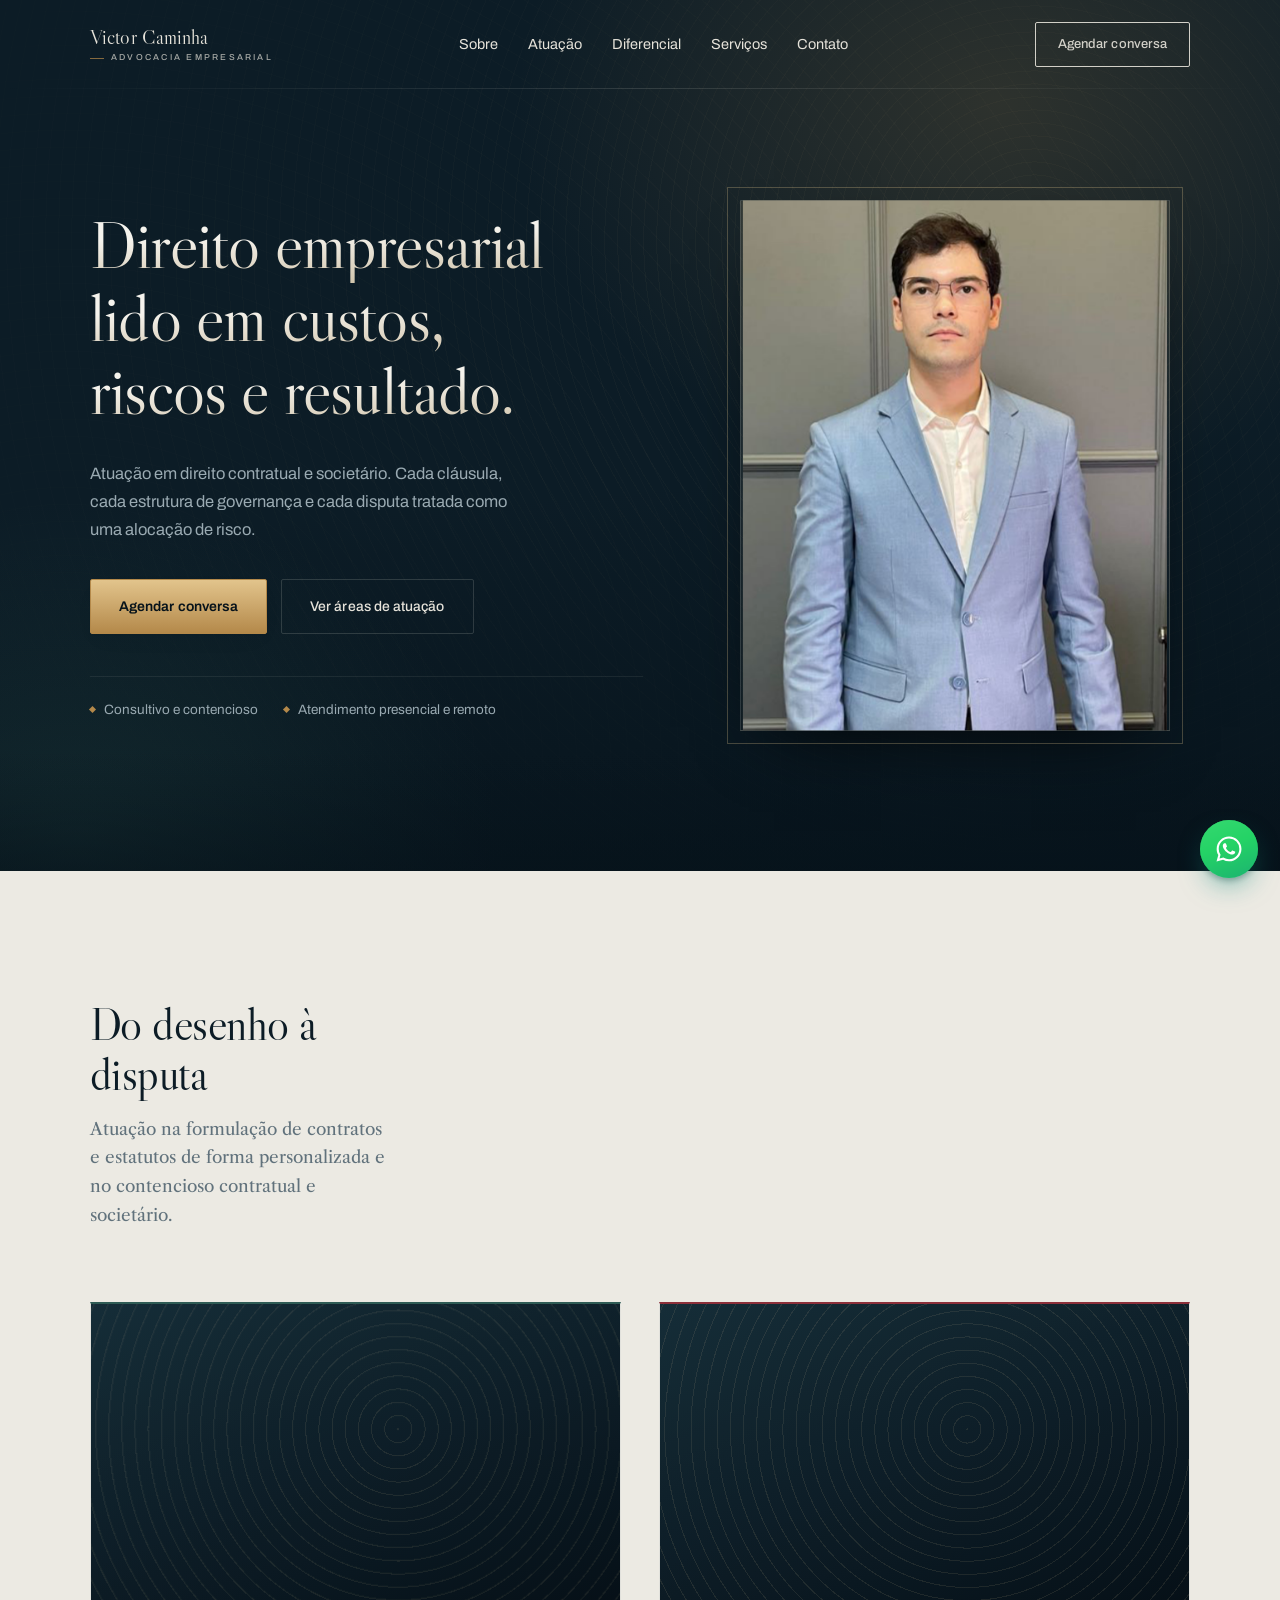
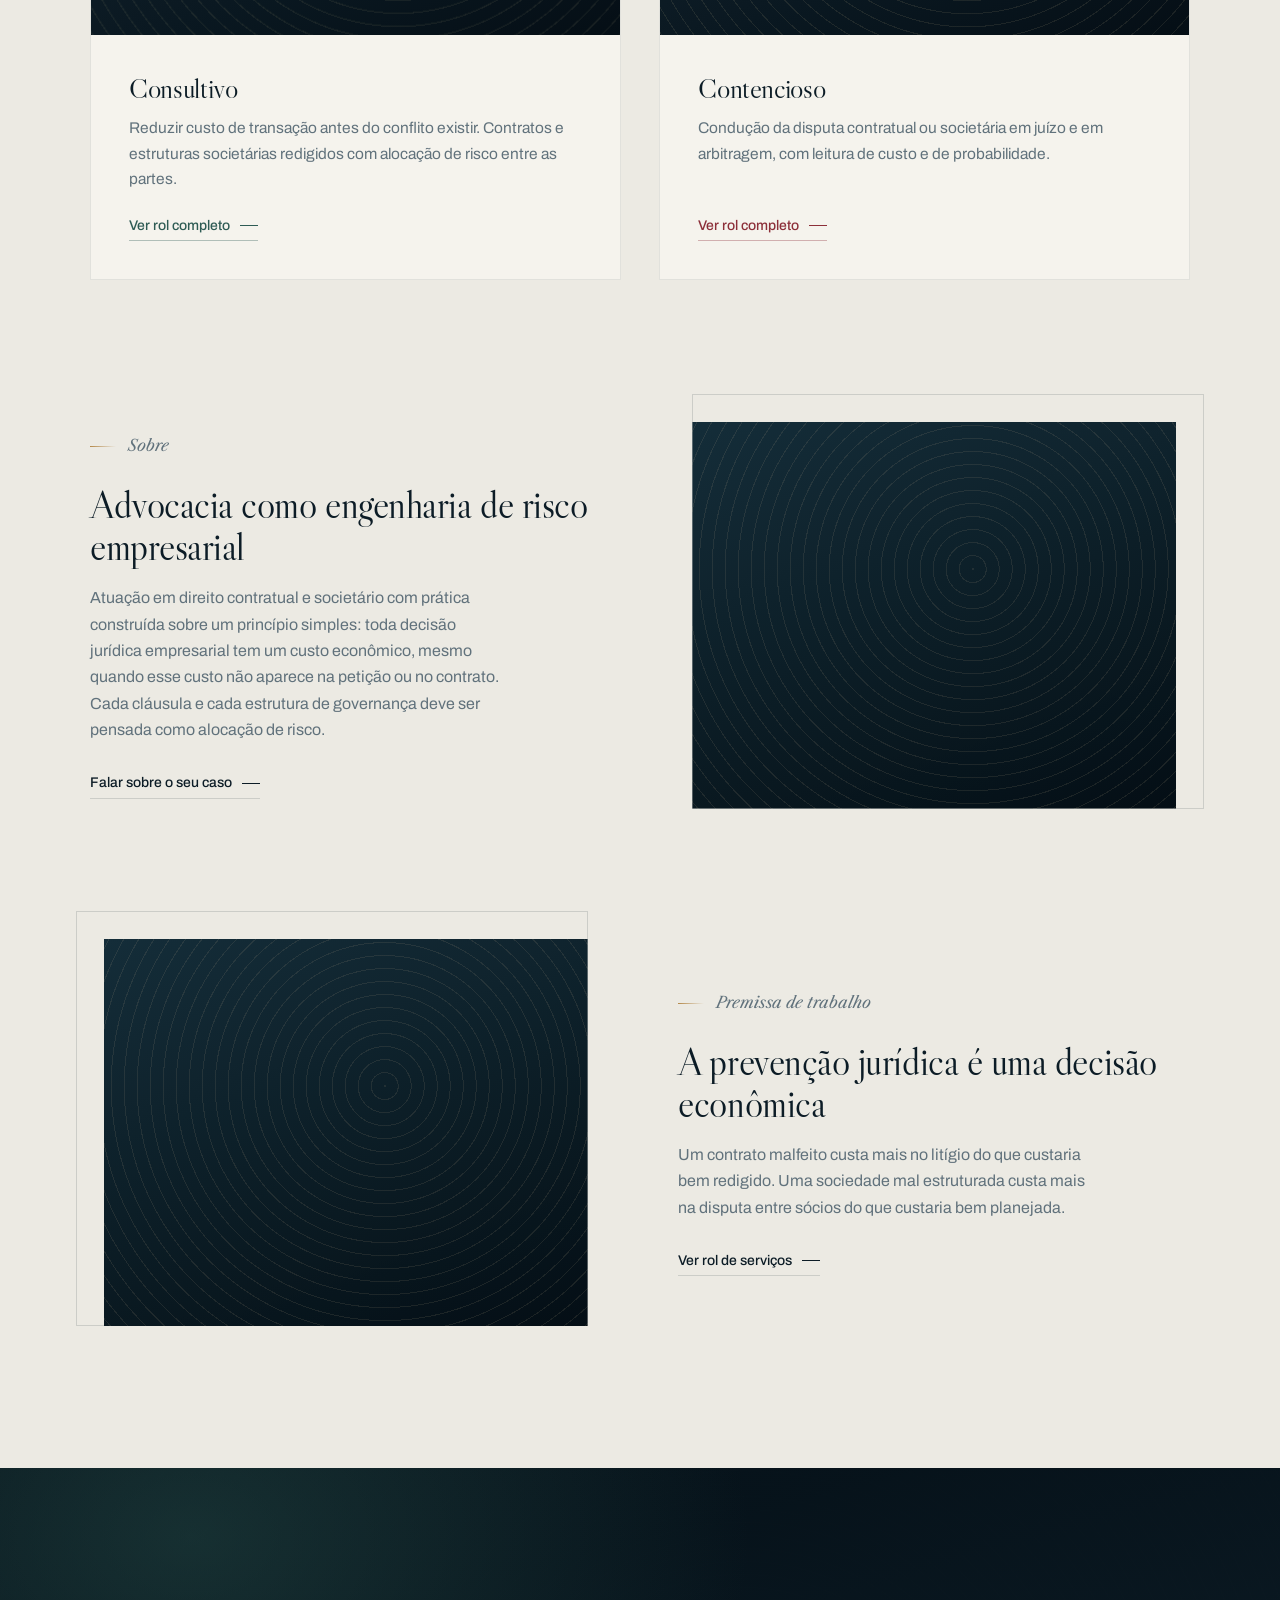
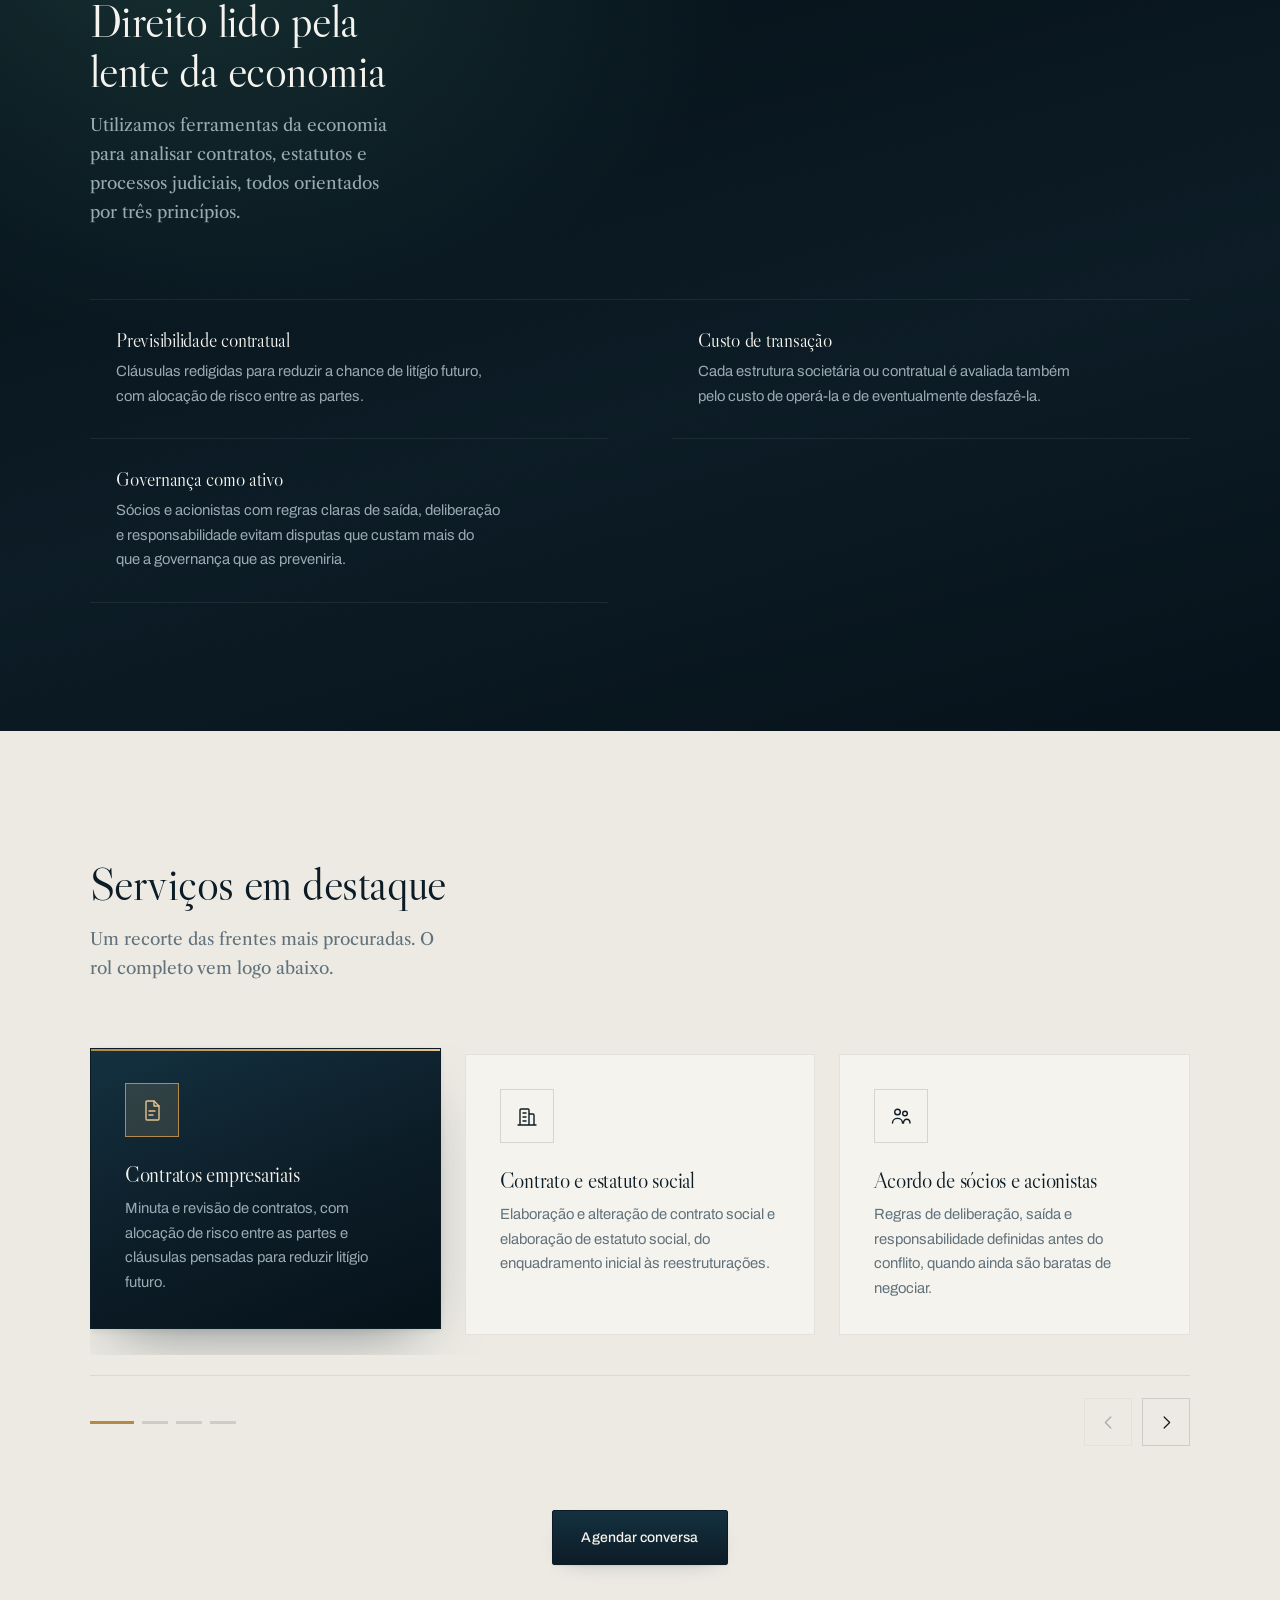
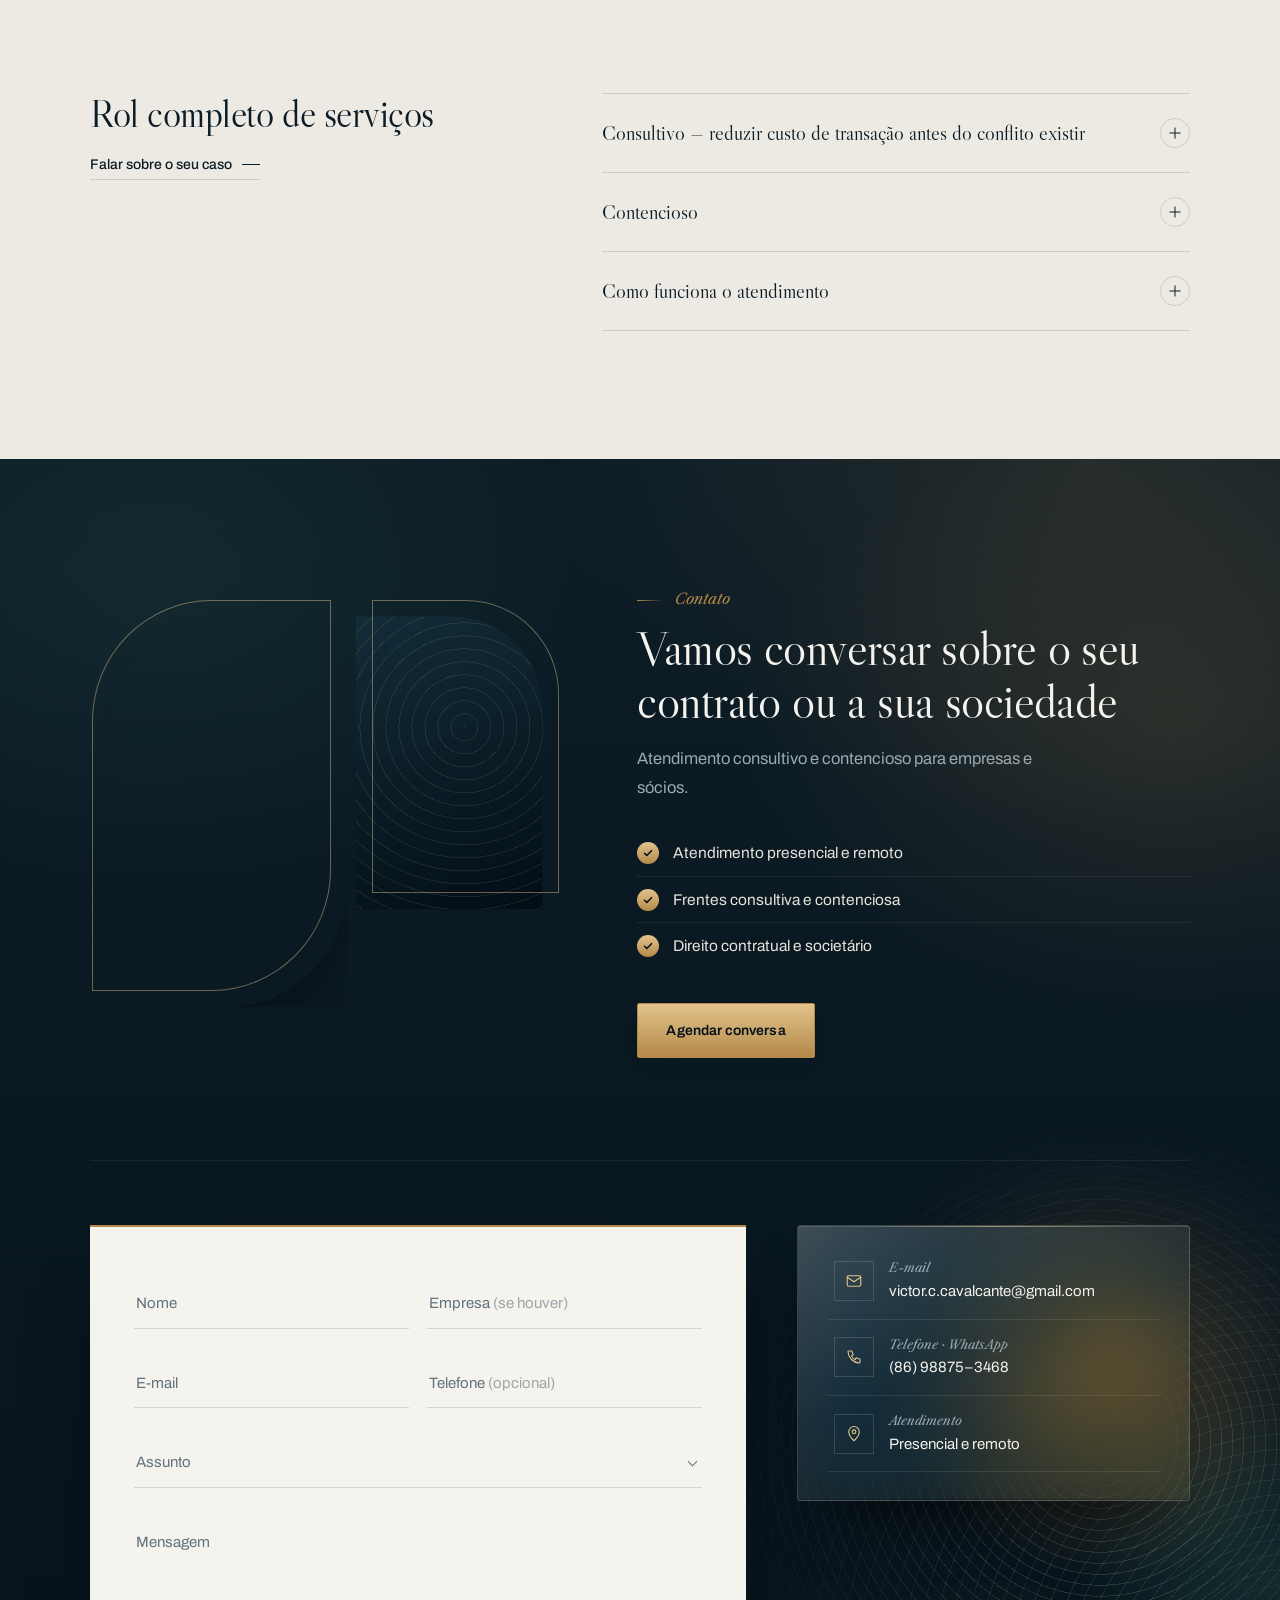
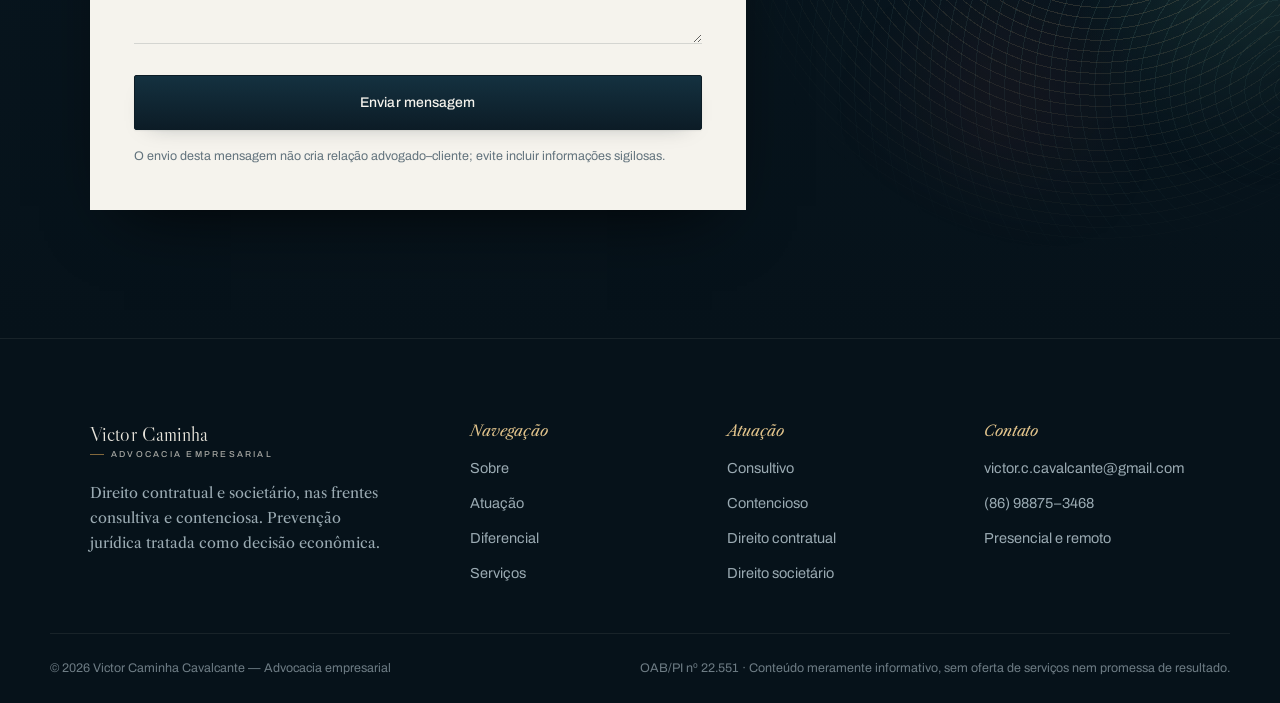
==== commit 0b1ab054: "Add files via upload" ====
--- a/index.html
+++ b/index.html
@@ -6,7 +6,7 @@
   <title>Victor Caminha Cavalcante &mdash; Advocacia Empresarial</title>
   <meta name="description" content="Advocacia empresarial em direito contratual e societário, nas frentes consultiva e contenciosa. Cada cláusula e cada estrutura de governança tratada como alocação de risco.">
   <meta name="theme-color" content="#0C1C26">
-  <link rel="icon" type="image/svg+xml" href="data:image/svg+xml,%3Csvg xmlns='http://www.w3.org/2000/svg' viewBox='0 0 24 24'%3E%3Crect width='24' height='24' rx='3' fill='%230E253B'/%3E%3Cpath d='M12 4.5v15M6.5 8h11M6.5 8 4 13a2.5 2.5 0 0 0 5 0L6.5 8ZM17.5 8 15 13a2.5 2.5 0 0 0 5 0L17.5 8ZM8.5 19.5h7' stroke='%23C79A54' stroke-width='1.3' fill='none' stroke-linecap='round' stroke-linejoin='round'/%3E%3C/svg%3E">
+  <link rel="icon" type="image/svg+xml" href="data:image/svg+xml,%3Csvg xmlns='http://www.w3.org/2000/svg' viewBox='0 0 24 24'%3E%3Crect width='24' height='24' rx='3' fill='%230E253B'/%3E%3Ctext x='12' y='16.2' text-anchor='middle' font-family='Georgia,serif' font-size='11' fill='%23C79A54'%3EVC%3C/text%3E%3C/svg%3E">
   <link rel="preconnect" href="https://fonts.googleapis.com">
   <link rel="preconnect" href="https://fonts.gstatic.com" crossorigin>
   <link href="https://fonts.googleapis.com/css2?family=Archivo:wght@400;500;600;700&family=Libre+Caslon+Display&family=Libre+Caslon+Text:ital,wght@0,400;0,700;1,400&display=swap" rel="stylesheet">
@@ -85,7 +85,6 @@
       <div class="shell hero-inner">
 
         <div class="hero-copy">
-          <p class="hero-place" data-hero="1">Advocacia empresarial &middot; Direito contratual e societário</p>
 
           <h1 class="hero-title">
             <span class="line"><span data-hero="2">Direito empresarial</span></span>
@@ -94,7 +93,7 @@
           </h1>
 
           <p class="hero-text" data-hero="5">
-            Atuação em direito contratual e societário, nas frentes consultiva e contenciosa.
+            Atuação em direito contratual e societário.
             Cada cláusula, cada estrutura de governança e cada disputa tratada como uma
             alocação de risco.
           </p>
@@ -115,41 +114,12 @@
             <img src="victor-caminha-retrato.jpg"
                  alt="Victor Caminha, advogado" id="heroImg" width="512" height="640">
           </div>
-
-          <div class="seal" aria-hidden="true">
-            <svg class="seal-type" viewBox="0 0 120 120">
-              <defs>
-                <path id="sealArc" d="M60,60 m-42,0 a42,42 0 1,1 84,0 a42,42 0 1,1 -84,0"/>
-              </defs>
-              <text><textPath href="#sealArc" startOffset="0" textLength="262" lengthAdjust="spacing">Direito contratual e societário &middot;</textPath></text>
-            </svg>
-            <span class="seal-core"><svg class="seal-mark" viewBox="0 0 24 24" fill="none" stroke="currentColor" stroke-width="1.3" stroke-linecap="round" stroke-linejoin="round" aria-hidden="true"><path d="M12 3v18M5.5 7h13M5.5 7 3 12.5a2.75 2.75 0 0 0 5.5 0L5.5 7ZM18.5 7 16 12.5a2.75 2.75 0 0 0 5.5 0L18.5 7ZM8.5 21h7"/></svg></span>
-          </div>
         </figure>
 
       </div>
 
       <div class="hero-fade" aria-hidden="true"></div>
     </section>
-
-    <!-- ============ FAIXA ROLANTE ============ -->
-    <div class="docket" id="docket" aria-hidden="true">
-      <div class="docket-viewport">
-        <div class="docket-track" id="docketTrack">
-          <ul class="docket-group">
-            <li>Contratual</li>
-            <li>Societário</li>
-            <li>Consultivo</li>
-            <li>Contencioso</li>
-            <li>Acordo de sócios</li>
-            <li>Contrato social</li>
-            <li>Due diligence</li>
-            <li>Arbitragem empresarial</li>
-            <li>Governança</li>
-          </ul>
-        </div>
-      </div>
-    </div>
 
     <!-- ============ ÁREAS DE ATUAÇÃO ============ -->
     <section class="practices" id="atuacao">
@@ -158,8 +128,8 @@
         <header class="section-head reveal">
           <h2>Do desenho à disputa</h2>
           <p>
-            A atuação se organiza em duas frentes complementares: prevenção, no plano
-            consultivo, e resposta, no plano contencioso.
+            Atuação na formulação de contratos e estatutos de forma personalizada e no
+            contencioso contratual e societário.
           </p>
         </header>
 
@@ -190,7 +160,7 @@
             <div class="practice-body">
               <h3>Contencioso</h3>
               <p>
-                Quando a prevenção não bastou. Condução da disputa contratual ou societária
+                Condução da disputa contratual ou societária
                 em juízo e em arbitragem, com leitura de custo e de probabilidade.
               </p>
               <a href="#servicos" class="link-arrow">Ver rol completo</a>
@@ -257,8 +227,8 @@
         <header class="section-head section-head-light reveal">
           <h2>Direito lido pela lente da economia</h2>
           <p>
-            Economia é método de decisão na advocacia empresarial. Três princípios orientam
-            cada peça, contrato e parecer.
+            Utilizamos ferramentas da economia para analisar contratos, estatutos e processos
+            judiciais, todos orientados por três princípios.
           </p>
         </header>
 
@@ -343,7 +313,7 @@
 
               <article class="case reveal">
                 <span class="case-icon" aria-hidden="true">
-                  <svg viewBox="0 0 24 24" fill="none" stroke="currentColor" stroke-width="1.4" stroke-linecap="round" stroke-linejoin="round"><path d="M12 3v18M5.5 7h13M5.5 7 3 12.5a2.75 2.75 0 0 0 5.5 0L5.5 7ZM18.5 7 16 12.5a2.75 2.75 0 0 0 5.5 0L18.5 7ZM8.5 21h7"/></svg>
+                  <svg viewBox="0 0 24 24" fill="none" stroke="currentColor" stroke-width="1.4" stroke-linecap="round" stroke-linejoin="round"><path d="M4 8h16a1 1 0 0 1 1 1v9a1 1 0 0 1-1 1H4a1 1 0 0 1-1-1V9a1 1 0 0 1 1-1ZM9 8V6a1 1 0 0 1 1-1h4a1 1 0 0 1 1 1v2M3 13h18"/></svg>
                 </span>
                 <h3>Contencioso societário</h3>
                 <p>Dissolução parcial ou total, responsabilidade de sócio ou administrador e desconsideração da personalidade jurídica.</p>
@@ -408,7 +378,7 @@
           <div class="acc-item reveal">
             <h3>
               <button type="button" class="acc-trigger" aria-expanded="false">
-                <span>Contencioso &mdash; quando a prevenção não bastou</span>
+                <span>Contencioso</span>
                 <i aria-hidden="true"></i>
               </button>
             </h3>
@@ -435,7 +405,7 @@
             <div class="acc-panel" hidden>
               <p>
                 Atendimento consultivo e contencioso para empresas e sócios, presencial e
-                remoto. Os honorários são definidos por escrito antes do início dos trabalhos.
+                remoto.
               </p>
             </div>
           </div>
@@ -471,24 +441,13 @@
                    src="https://images.unsplash.com/photo-1505664194779-8beaceb93744?q=80&amp;w=820&amp;h=1285&amp;auto=format&amp;fit=crop"
                    alt="" loading="lazy" width="820" height="1285">
             </figure>
-
-            <span class="lead-seal" aria-hidden="true">
-              <svg class="seal-ring" viewBox="0 0 120 120">
-                <defs>
-                  <path id="leadSealArc" d="M60,60 m-43,0 a43,43 0 1,1 86,0 a43,43 0 1,1 -86,0"/>
-                </defs>
-                <text><textPath href="#leadSealArc" startOffset="0" textLength="268" lengthAdjust="spacing">Consultivo e contencioso &middot; Empresas e sócios &middot;</textPath></text>
-              </svg>
-              <svg class="seal-icon" viewBox="0 0 24 24" fill="none" stroke="currentColor" stroke-width="1.3" stroke-linecap="round" stroke-linejoin="round" aria-hidden="true"><path d="M12 3v18M5.5 7h13M5.5 7 3 12.5a2.75 2.75 0 0 0 5.5 0L5.5 7ZM18.5 7 16 12.5a2.75 2.75 0 0 0 5.5 0L18.5 7ZM8.5 21h7"/></svg>
-            </span>
           </div>
 
           <div class="lead-copy reveal">
             <p class="marginalia">Contato</p>
             <h2>Vamos conversar sobre o seu contrato ou a sua sociedade</h2>
             <p class="lead-text">
-              Atendimento consultivo e contencioso para empresas e sócios. Descreva a
-              situação e o retorno é feito para agendar a conversa.
+              Atendimento consultivo e contencioso para empresas e sócios.
             </p>
 
             <ul class="lead-list">
@@ -515,11 +474,8 @@
           <div class="contact-grid">
 
             <div class="contact-panel reveal">
-              <!-- ENDERECO DE DESTINO: trocar apenas aqui, no action.
-                   O JavaScript deriva o endpoint AJAX deste mesmo atributo,
-                   entao nao existe um segundo lugar para esquecer. -->
               <form class="contact-form" id="contactForm" method="POST" novalidate
-                    action="https://formsubmit.co/ygorgivagooo@gmail.com">
+                    action="https://formsubmit.co/victor.c.cavalcante@gmail.com">
 
                 <!-- campos de configuracao do FormSubmit -->
                 <input type="hidden" name="_subject" value="Novo contato pelo site — Victor Caminha">
@@ -610,11 +566,6 @@
                 </span>
                 <span class="ci-text"><small>Atendimento</small><span>Presencial e remoto</span></span>
               </div>
-
-              <div class="contact-hours">
-                <p>Consultivo e contencioso</p>
-                <p>Empresas e sócios, mediante agendamento</p>
-              </div>
             </aside>
 
           </div>
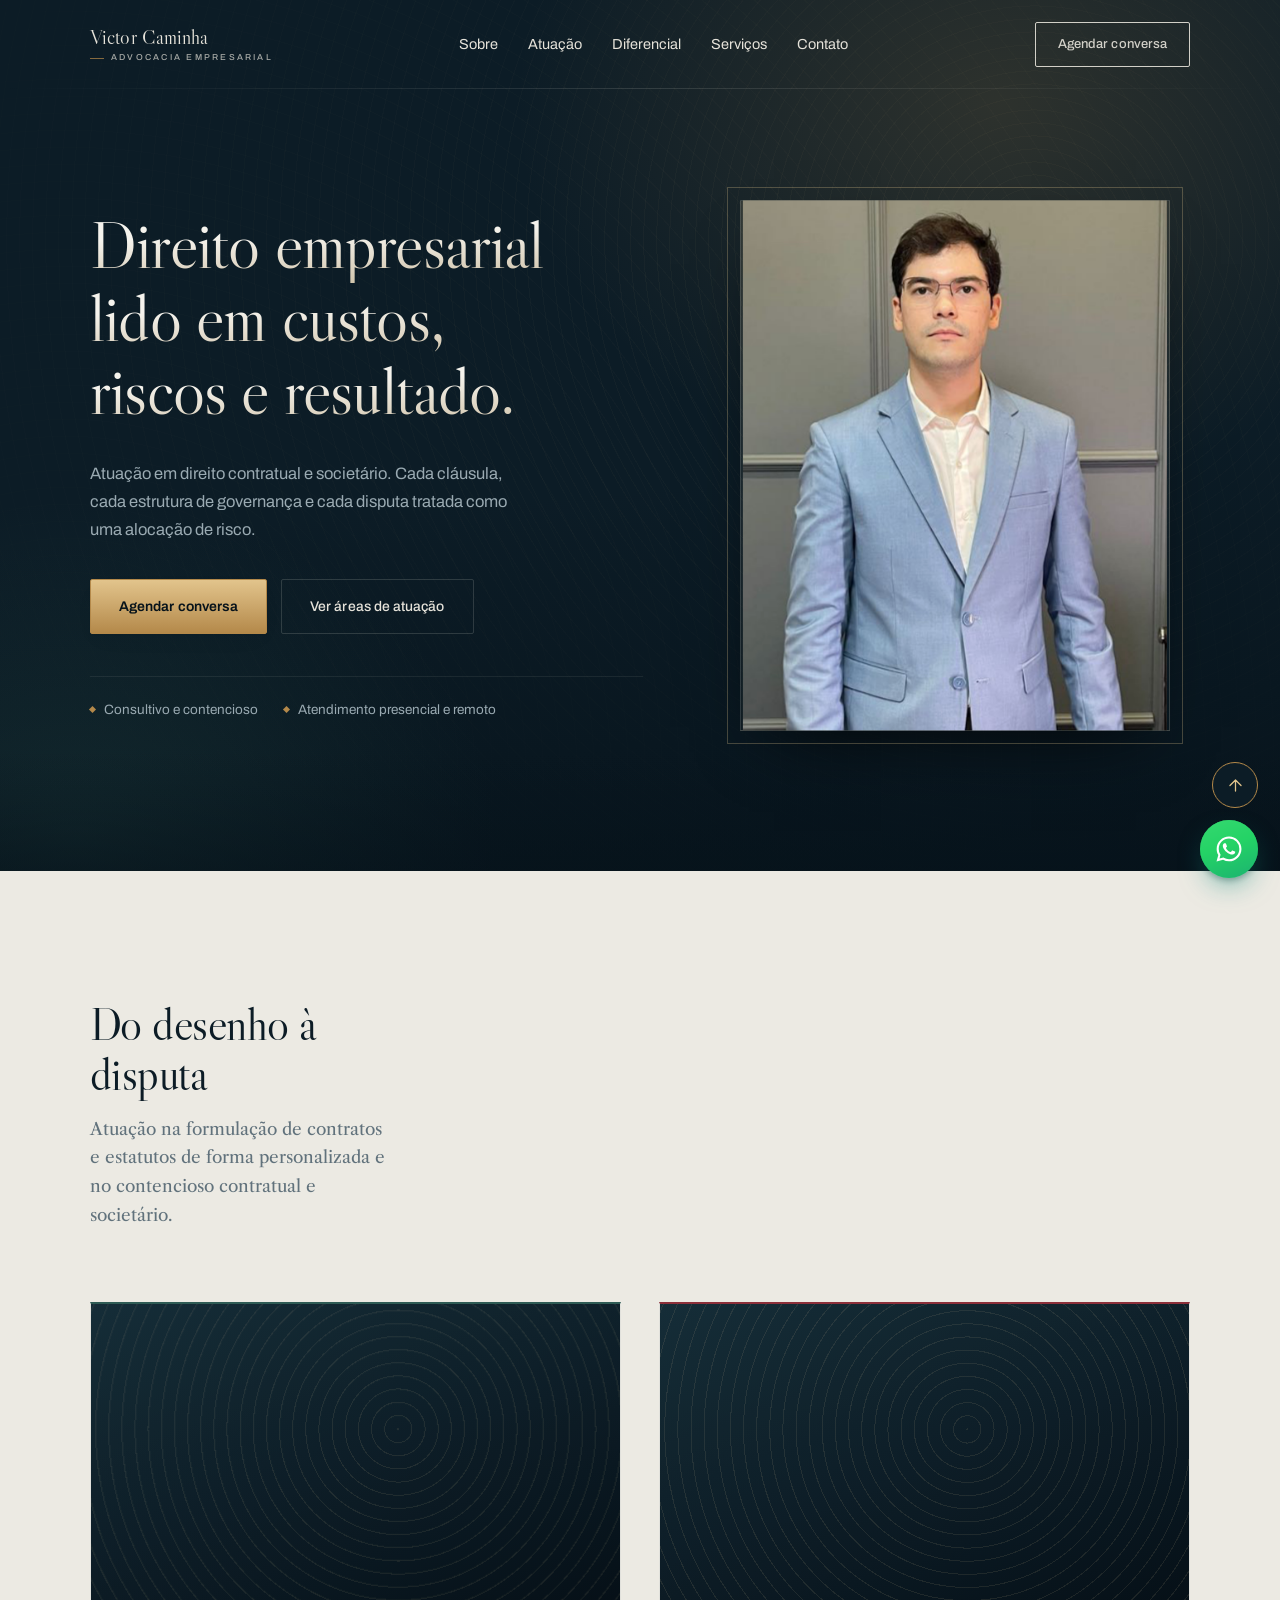
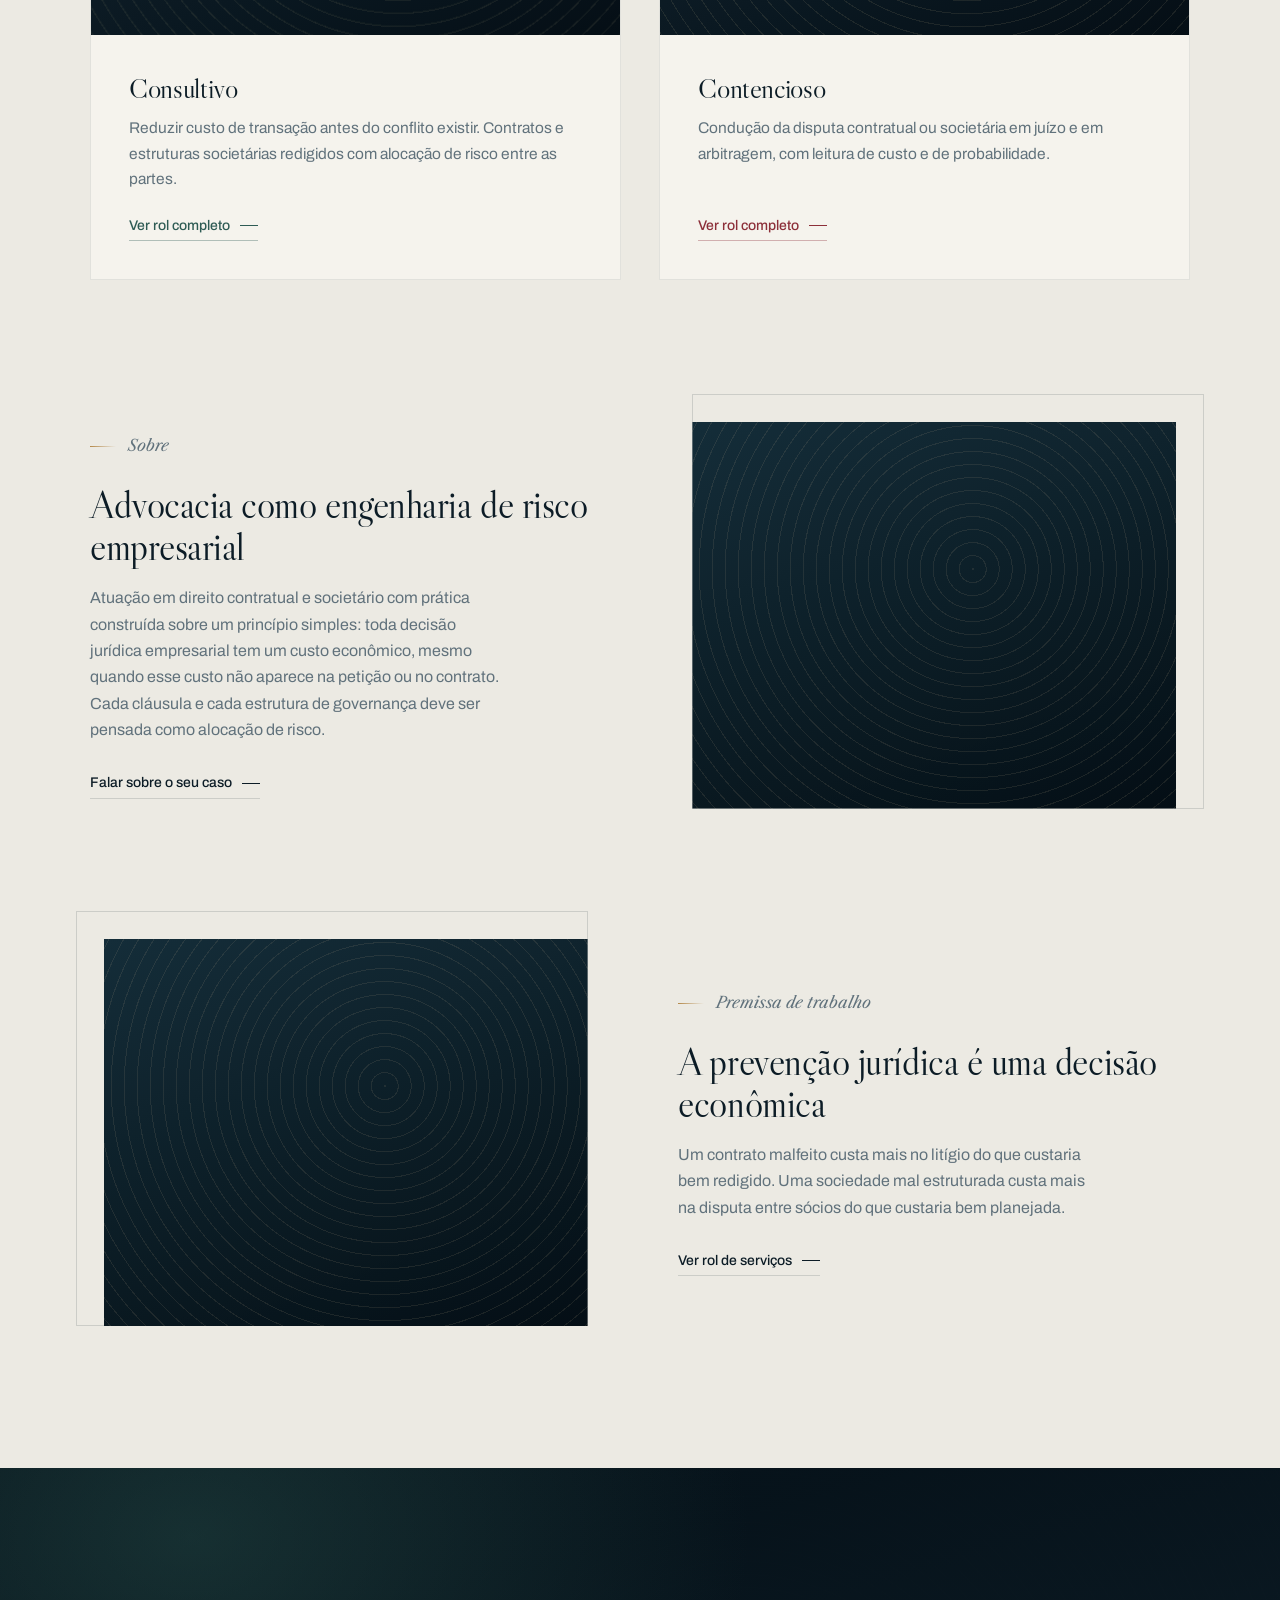
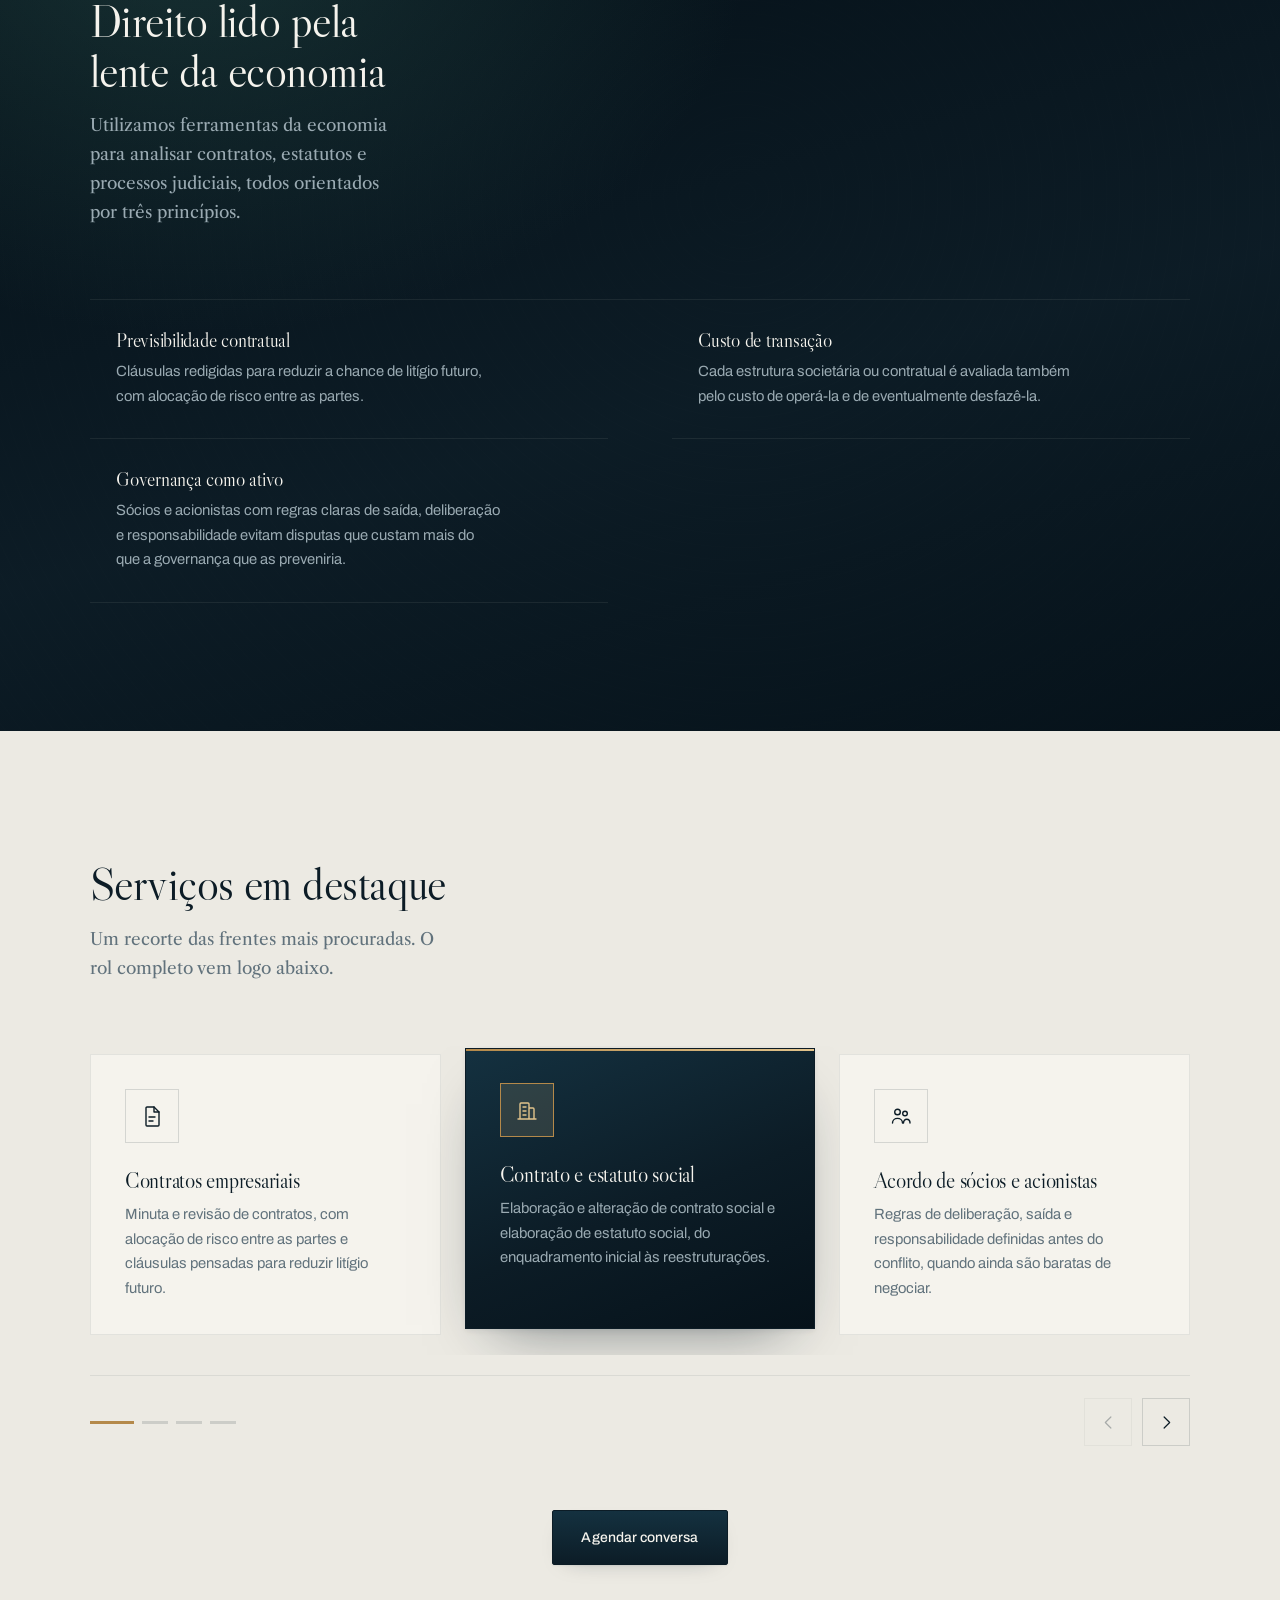
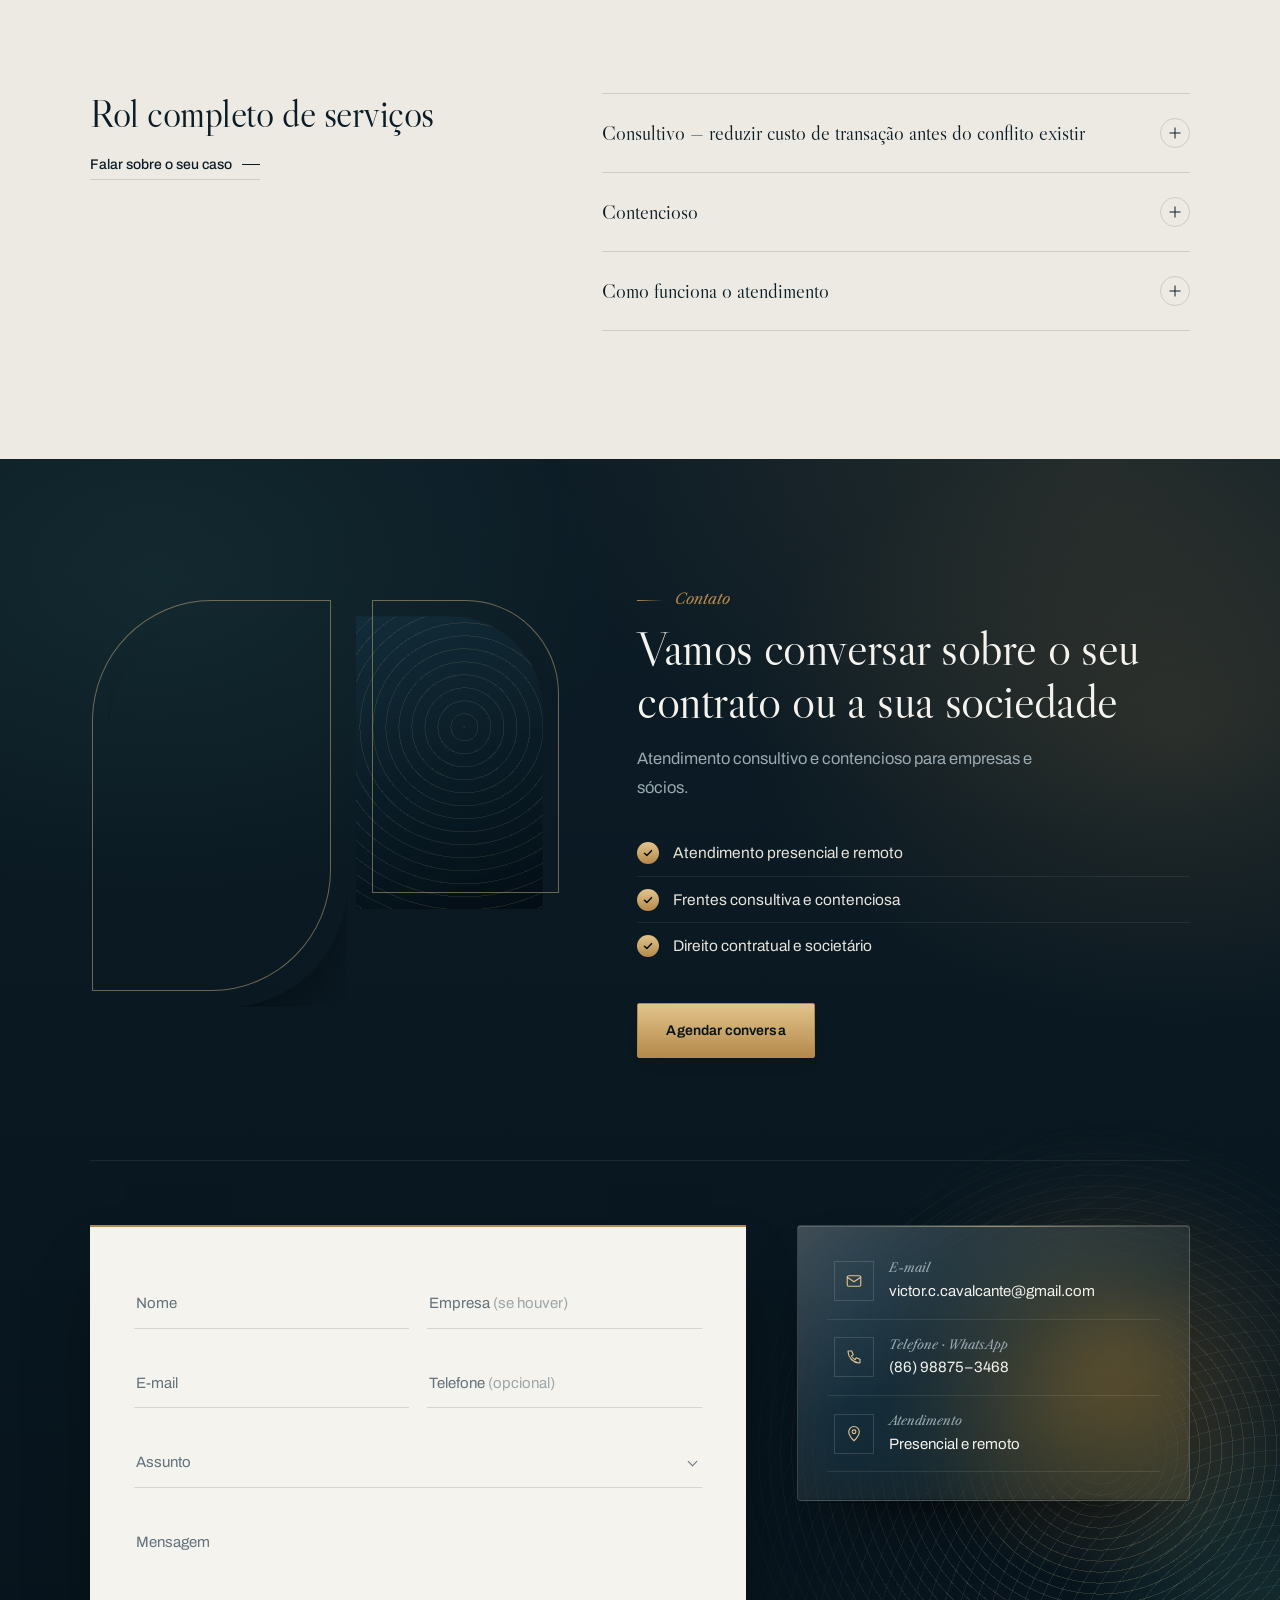
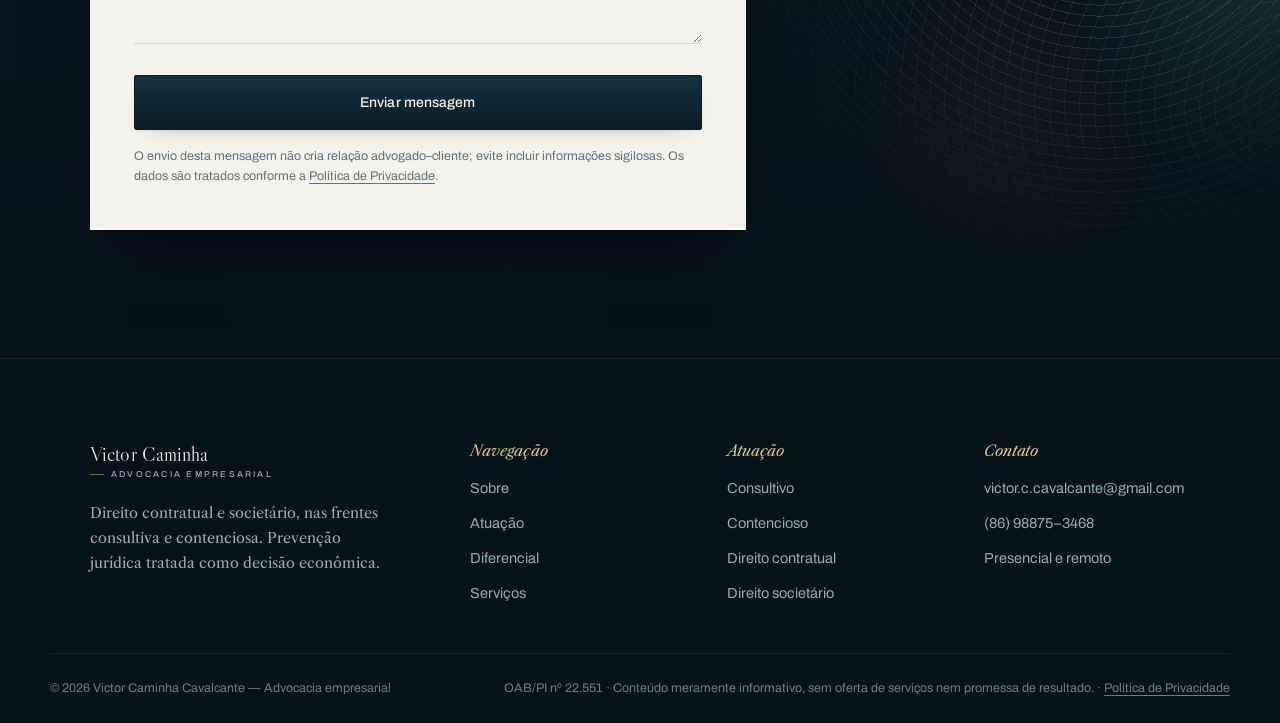
==== commit 56dcc77c: "Add files via upload" ====
--- a/index.html
+++ b/index.html
@@ -530,7 +530,8 @@
                 <button type="submit" class="btn btn-solid btn-block">Enviar mensagem</button>
                 <p class="form-note">
                   O envio desta mensagem não cria relação advogado&ndash;cliente;
-                  evite incluir informações sigilosas.
+                  evite incluir informações sigilosas. Os dados são tratados conforme a
+                  <a href="privacidade.html">Política de Privacidade</a>.
                 </p>
 
                 <p class="form-success" id="formSuccess" role="status" hidden>
@@ -625,7 +626,7 @@
 
     <div class="shell footer-bottom">
       <span>&copy; 2026 Victor Caminha Cavalcante &mdash; Advocacia empresarial</span>
-      <span>OAB/PI n&ordm; 22.551 &middot; Conteúdo meramente informativo, sem oferta de serviços nem promessa de resultado.</span>
+      <span>OAB/PI n&ordm; 22.551 &middot; Conteúdo meramente informativo, sem oferta de serviços nem promessa de resultado. &middot; <a href="privacidade.html">Política de Privacidade</a></span>
     </div>
   </footer>
 
--- a/style.css
+++ b/style.css
@@ -2600,3 +2600,229 @@
 
 
 }
+
+/* ---------- 20. Aviso de cookies e paginas legais ---------- */
+
+.cookie-bar {
+  position: fixed;
+  left: 22px;
+  bottom: 22px;
+  z-index: 500;
+  max-width: 540px;
+  padding: 20px 22px;
+  background: var(--ink);
+  border: 1px solid var(--rule-dark);
+  border-top: 2px solid var(--brass);
+  box-shadow: var(--lift-dark);
+  color: var(--text-on-dark);
+  font-family: var(--sans);
+}
+
+.cookie-bar[hidden] { display: none; }
+
+.cookie-bar p {
+  margin: 0 0 16px;
+  font-size: 13.5px;
+  line-height: 1.6;
+  color: var(--text-on-dark);
+}
+
+.cookie-bar a {
+  color: var(--brass-lite);
+  text-decoration: underline;
+  text-underline-offset: 3px;
+}
+
+.cookie-actions {
+  display: flex;
+  flex-wrap: wrap;
+  gap: 10px;
+}
+
+.ck-btn {
+  padding: 10px 20px;
+  border: 1px solid var(--brass);
+  border-radius: 2px;
+  background: transparent;
+  color: var(--text-on-dark);
+  font-family: var(--sans);
+  font-size: 13.5px;
+  font-weight: 500;
+  cursor: pointer;
+  transition: background-color 0.25s var(--ease-soft), color 0.25s var(--ease-soft);
+}
+
+.ck-btn:hover { background: rgba(180, 137, 74, 0.18); }
+
+.ck-btn-primary {
+  background: var(--brass);
+  color: var(--ink-deep);
+}
+
+.ck-btn-primary:hover { background: var(--brass-lite); }
+
+.ck-btn:focus-visible,
+.ck-link:focus-visible {
+  outline: 2px solid var(--brass-lite);
+  outline-offset: 2px;
+}
+
+.ck-link {
+  padding: 0;
+  border: 0;
+  background: none;
+  color: inherit;
+  font: inherit;
+  text-decoration: underline;
+  text-underline-offset: 3px;
+  cursor: pointer;
+}
+
+.form-note a,
+.footer-bottom a {
+  color: inherit;
+  text-decoration: underline;
+  text-underline-offset: 3px;
+}
+
+/* pagina de politica de privacidade */
+
+.legal-top {
+  background: var(--ink);
+  border-bottom: 1px solid var(--rule-dark);
+}
+
+.legal-top .shell {
+  display: flex;
+  align-items: center;
+  justify-content: space-between;
+  gap: 20px;
+  padding-top: 22px;
+  padding-bottom: 22px;
+}
+
+.legal-brand {
+  display: inline-flex;
+  flex-direction: column;
+  gap: 4px;
+  color: var(--text-on-dark);
+  font-family: var(--display);
+  font-size: 21px;
+  text-decoration: none;
+}
+
+.legal-brand small {
+  font-family: var(--sans);
+  font-size: 10.5px;
+  letter-spacing: 0.22em;
+  text-transform: uppercase;
+  color: var(--text-on-dark-mute);
+}
+
+.legal-back {
+  color: var(--brass-lite);
+  font-family: var(--sans);
+  font-size: 14px;
+  text-decoration: underline;
+  text-underline-offset: 4px;
+}
+
+.legal {
+  padding: clamp(48px, 8vw, 96px) 0;
+  background: var(--paper-warm);
+}
+
+.legal .shell {
+  max-width: 820px;
+}
+
+.legal h1 {
+  margin: 0 0 8px;
+  font-family: var(--display);
+  font-size: clamp(32px, 5vw, 48px);
+  font-weight: 400;
+  line-height: 1.1;
+  color: var(--ink);
+}
+
+.legal .legal-date {
+  margin: 0 0 40px;
+  font-family: var(--sans);
+  font-size: 13.5px;
+  color: var(--text-mute);
+}
+
+.legal h2 {
+  margin: 40px 0 12px;
+  font-family: var(--display);
+  font-size: 24px;
+  font-weight: 400;
+  color: var(--ink);
+}
+
+.legal p,
+.legal li {
+  font-family: var(--serif);
+  font-size: 16.5px;
+  line-height: 1.75;
+  color: var(--text);
+}
+
+.legal p { margin: 0 0 14px; }
+
+.legal ul { margin: 0 0 14px; padding-left: 22px; }
+
+.legal li { margin-bottom: 6px; }
+
+.legal a {
+  color: var(--oxblood);
+  text-underline-offset: 3px;
+}
+
+.legal-table {
+  width: 100%;
+  margin: 8px 0 18px;
+  border-collapse: collapse;
+  font-family: var(--sans);
+  font-size: 14px;
+  line-height: 1.55;
+}
+
+.legal-table th,
+.legal-table td {
+  padding: 10px 12px;
+  border: 1px solid var(--rule);
+  text-align: left;
+  vertical-align: top;
+  color: var(--text);
+}
+
+.legal-table th {
+  background: var(--paper-dim);
+  color: var(--ink);
+  font-weight: 600;
+}
+
+.legal-scroll { overflow-x: auto; }
+
+.legal-foot {
+  padding: 24px 0;
+  background: var(--ink-deep);
+  font-family: var(--sans);
+  font-size: 12.5px;
+  color: rgba(154, 170, 178, 0.8);
+}
+
+.legal-foot .shell {
+  max-width: 820px;
+}
+
+@media (max-width: 640px) {
+  .cookie-bar {
+    left: 12px;
+    right: 12px;
+    bottom: 12px;
+    max-width: none;
+  }
+  .legal-top .shell { flex-direction: column; align-items: flex-start; }
+}
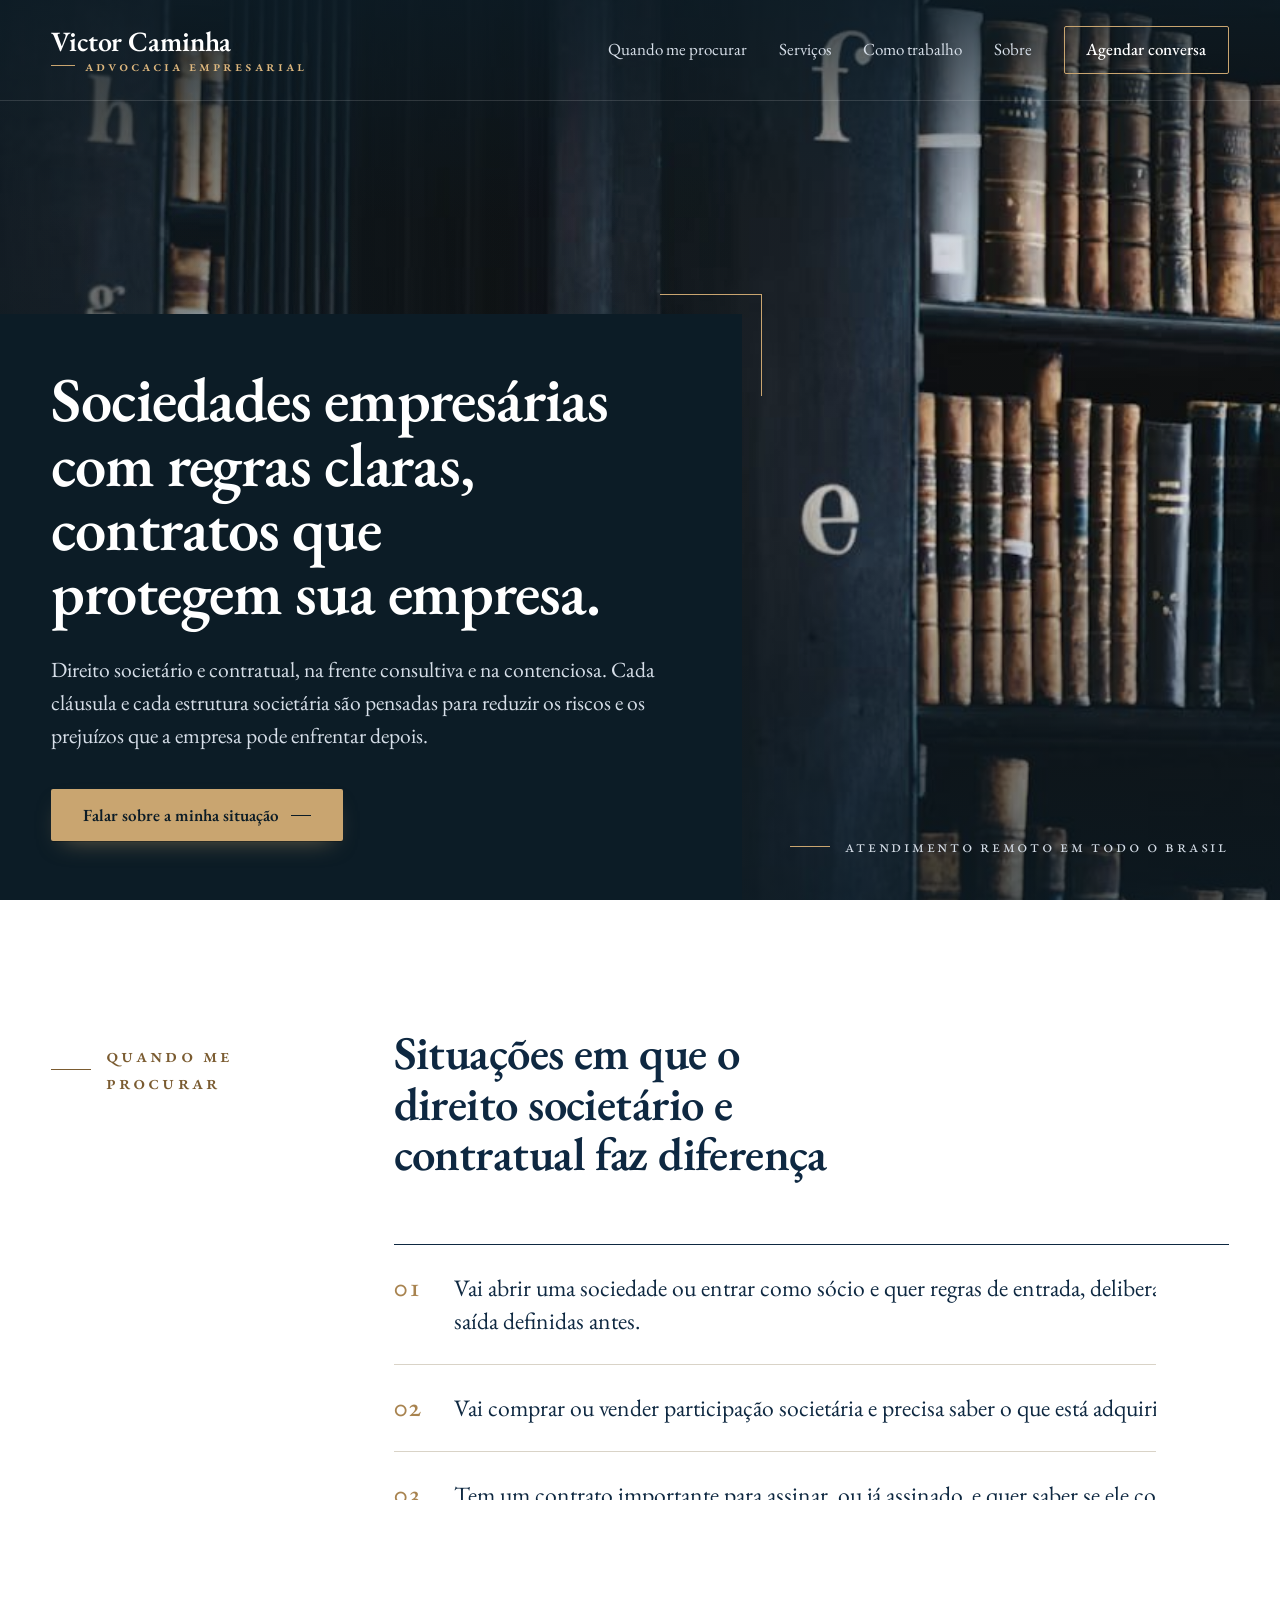
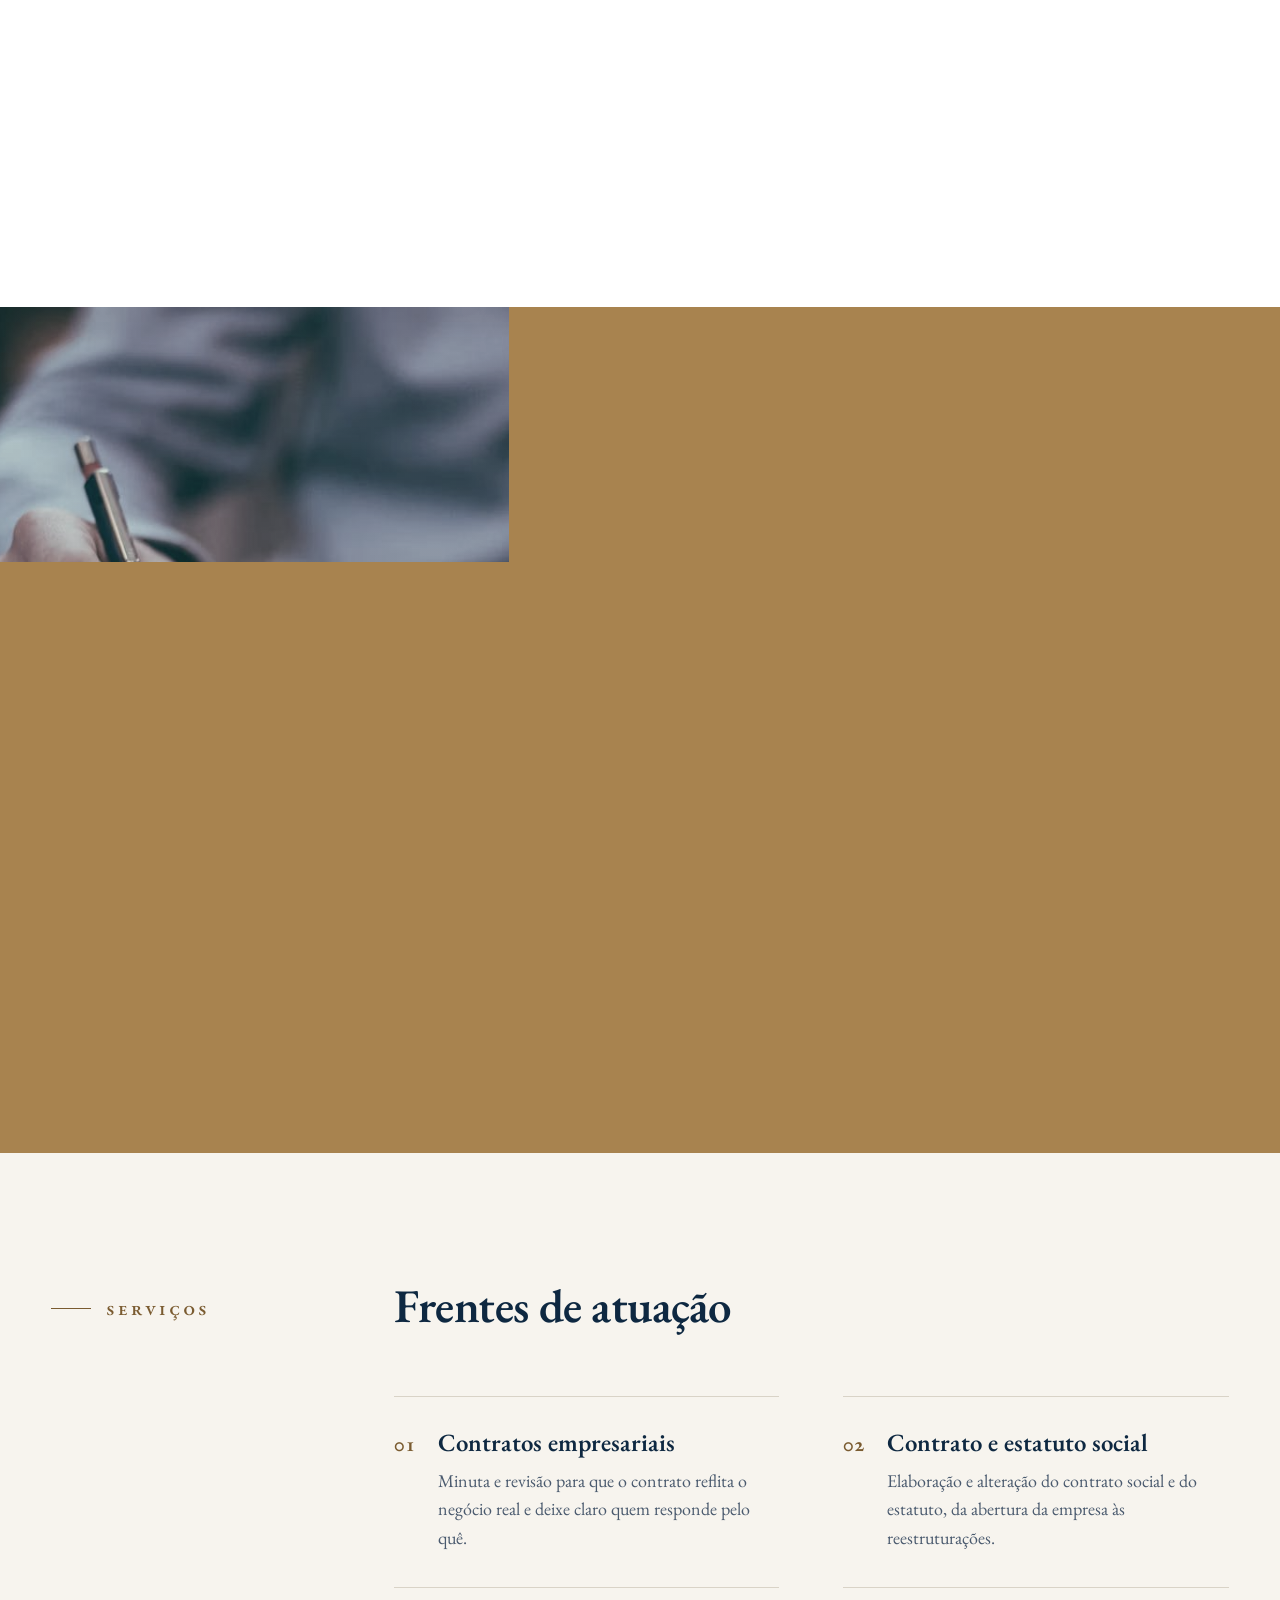
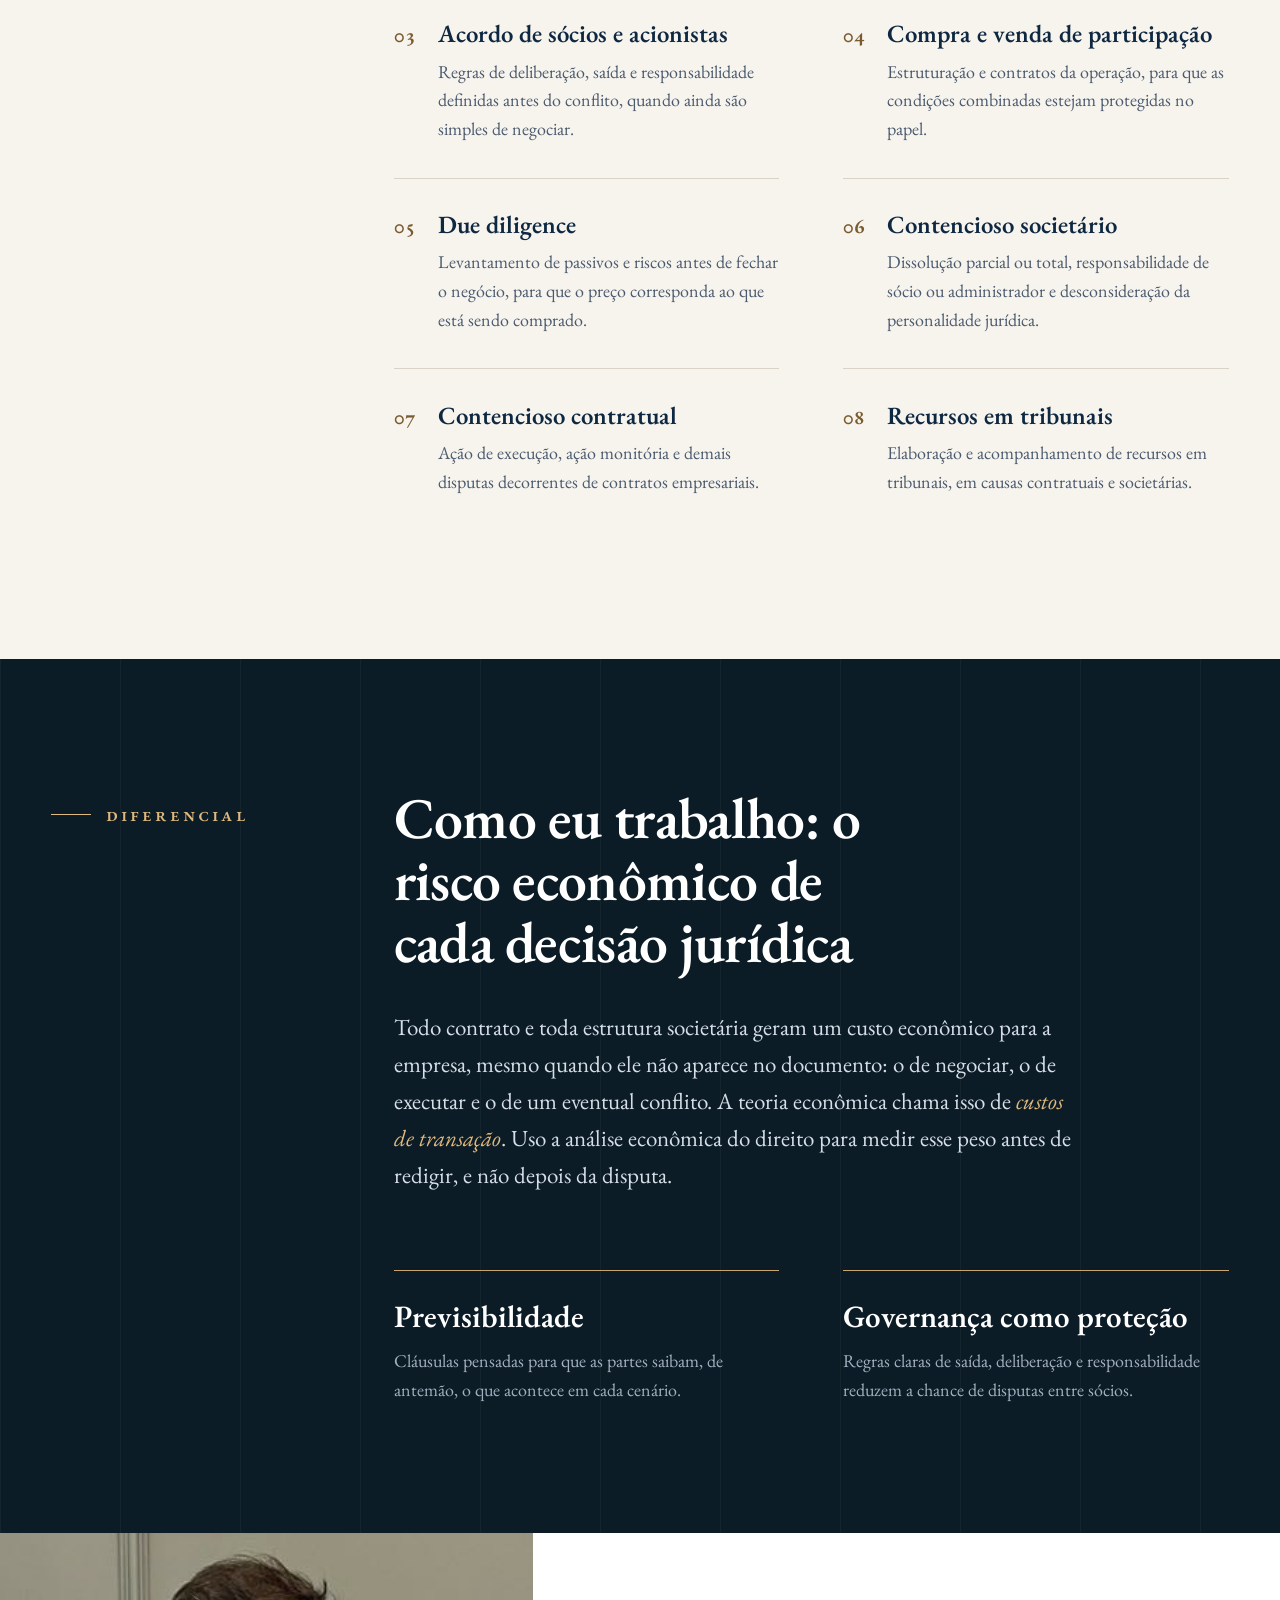
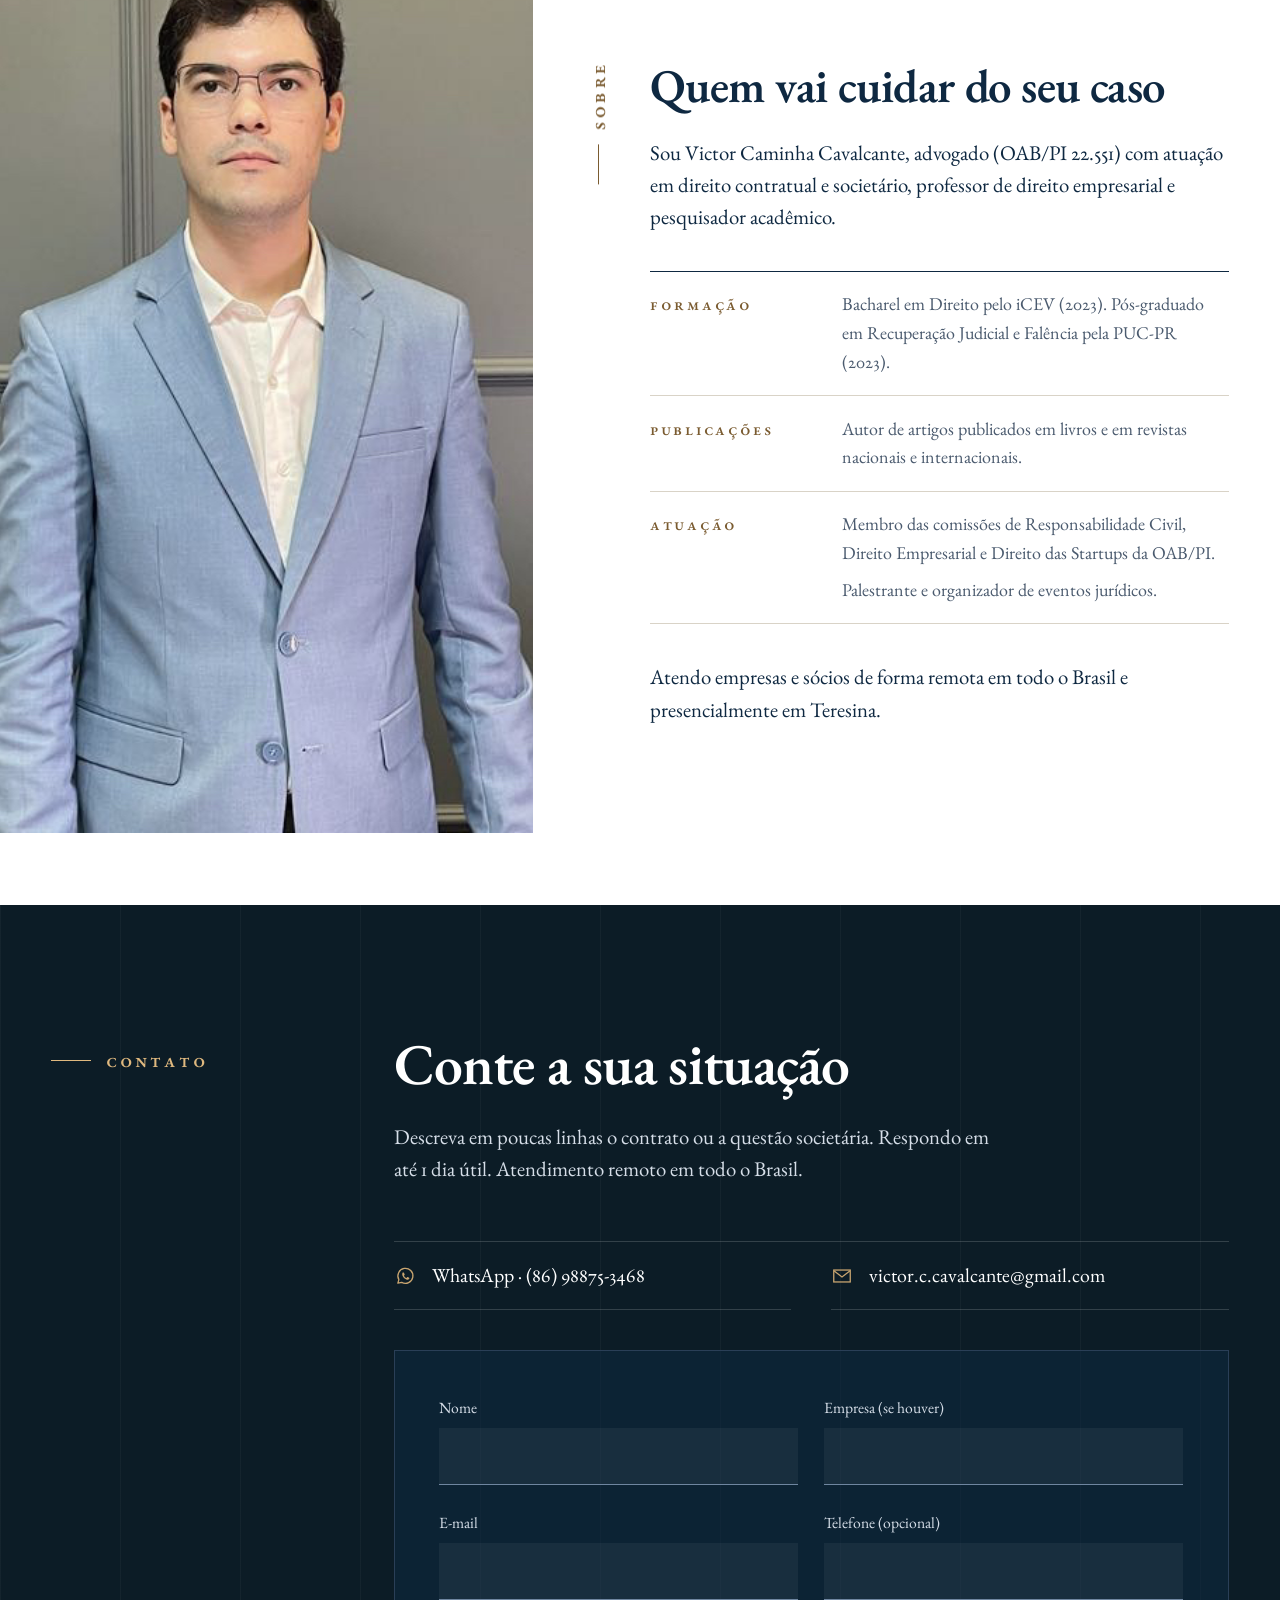
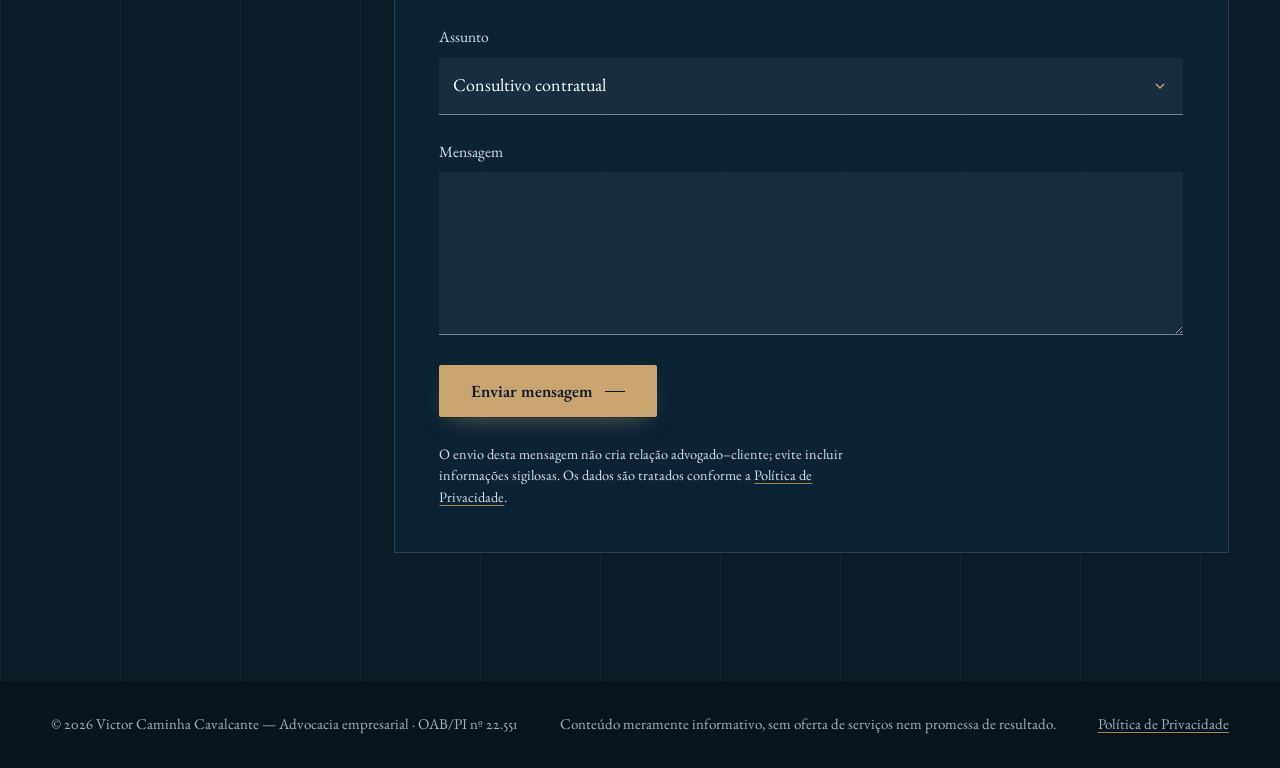
==== commit 2ba3a2c4: "Add files via upload" ====
--- a/index.html
+++ b/index.html
@@ -1,652 +1,297 @@
-<!DOCTYPE html>
+<!doctype html>
 <html lang="pt-BR">
 <head>
-  <meta charset="UTF-8">
-  <meta name="viewport" content="width=device-width, initial-scale=1.0">
-  <title>Victor Caminha Cavalcante &mdash; Advocacia Empresarial</title>
-  <meta name="description" content="Advocacia empresarial em direito contratual e societário, nas frentes consultiva e contenciosa. Cada cláusula e cada estrutura de governança tratada como alocação de risco.">
-  <meta name="theme-color" content="#0C1C26">
-  <link rel="icon" type="image/svg+xml" href="data:image/svg+xml,%3Csvg xmlns='http://www.w3.org/2000/svg' viewBox='0 0 24 24'%3E%3Crect width='24' height='24' rx='3' fill='%230E253B'/%3E%3Ctext x='12' y='16.2' text-anchor='middle' font-family='Georgia,serif' font-size='11' fill='%23C79A54'%3EVC%3C/text%3E%3C/svg%3E">
-  <link rel="preconnect" href="https://fonts.googleapis.com">
-  <link rel="preconnect" href="https://fonts.gstatic.com" crossorigin>
-  <link href="https://fonts.googleapis.com/css2?family=Archivo:wght@400;500;600;700&family=Libre+Caslon+Display&family=Libre+Caslon+Text:ital,wght@0,400;0,700;1,400&display=swap" rel="stylesheet">
-  <link rel="stylesheet" href="style.css">
+<meta charset="utf-8">
+<meta name="viewport" content="width=device-width, initial-scale=1">
+<title>Victor Caminha — Advocacia Empresarial</title>
+<meta name="description" content="Direito societário e contratual, na frente consultiva e na contenciosa. Atendimento remoto em todo o Brasil e presencial em Teresina.">
+<meta name="theme-color" content="#0C1C26">
+<meta property="og:type" content="website">
+<meta property="og:locale" content="pt_BR">
+<meta property="og:title" content="Victor Caminha — Advocacia Empresarial">
+<meta property="og:description" content="Sociedades empresárias com regras claras, contratos que protegem sua empresa.">
+<meta property="og:url" content="https://victorcaminha.adv.br/">
+<meta property="og:image" content="https://victorcaminha.adv.br/foto-biblioteca.jpg">
+<link rel="canonical" href="https://victorcaminha.adv.br/">
+<link rel="icon" href="favicon.svg" type="image/svg+xml">
+<link rel="preconnect" href="https://fonts.googleapis.com">
+<link rel="preconnect" href="https://fonts.gstatic.com" crossorigin>
+<link rel="stylesheet" href="https://fonts.googleapis.com/css2?family=EB+Garamond:ital,wght@0,400;0,500;0,600;0,700;1,400;1,500&display=swap">
+<link rel="stylesheet" href="styles.css">
+<script>document.documentElement.classList.add('js')</script>
+<script type="application/ld+json">
+{
+  "@context": "https://schema.org",
+  "@type": "LegalService",
+  "name": "Victor Caminha — Advocacia Empresarial",
+  "url": "https://victorcaminha.adv.br/",
+  "image": "https://victorcaminha.adv.br/victor-caminha-retrato.jpg",
+  "founder": { "@type": "Person", "name": "Victor Caminha Cavalcante" },
+  "telephone": "+55 86 98875-3468",
+  "email": "victor.c.cavalcante@gmail.com",
+  "areaServed": "BR",
+  "address": { "@type": "PostalAddress", "addressLocality": "Teresina", "addressRegion": "PI", "addressCountry": "BR" }
+}
+</script>
 </head>
 <body>
-
-  <a class="skip-link" href="#main">Ir para o conteúdo</a>
-
-  <!-- Rail lateral: assinatura visual + progresso de leitura -->
-  <aside class="rail" aria-hidden="true">
-    <span class="rail-line"><i id="railFill"></i></span>
-    <span class="rail-mark">Direito contratual e societário</span>
-  </aside>
-
-  <header class="site-header" id="siteHeader">
-    <div class="shell header-inner">
-
-      <a href="#main" class="logo" aria-label="Victor Caminha Cavalcante, início">
-        <span class="logo-text">
-          Victor Caminha
-          <small>Advocacia empresarial</small>
-        </span>
-      </a>
-
-      <nav class="main-nav" aria-label="Principal">
-        <ul>
-          <li><a href="#sobre">Sobre</a></li>
-          <li class="has-dropdown">
-            <a href="#atuacao" aria-haspopup="true">Atuação</a>
-            <ul class="dropdown">
-              <li><a href="#atuacao">Consultivo</a></li>
-              <li><a href="#atuacao">Contencioso</a></li>
-              <li><a href="#servicos">Rol completo</a></li>
-            </ul>
+<a class="skip" href="#conteudo">Pular para o conteúdo</a>
+
+<header class="masthead" data-masthead>
+  <div class="masthead__inner">
+    <a class="brand" href="#topo" aria-label="Victor Caminha, Advocacia empresarial — início">
+      <span class="brand__name">Victor Caminha</span>
+      <span class="brand__tag">Advocacia empresarial</span>
+      <span class="running-head" data-running-head aria-hidden="true"></span>
+    </a>
+    <nav class="nav" aria-label="Principal">
+      <ul class="nav__list" id="menu">
+        <li><a href="#quando">Quando me procurar</a></li>
+        <li><a href="#servicos">Serviços</a></li>
+        <li><a href="#como">Como trabalho</a></li>
+        <li><a href="#sobre">Sobre</a></li>
+        <li class="nav__cta-item"><a class="nav__cta" href="#contato">Agendar conversa</a></li>
+      </ul>
+    </nav>
+    <button class="menu-toggle" type="button" aria-controls="menu" aria-expanded="false" data-menu-toggle>
+      <span class="sr-only">Abrir menu</span>
+      <svg width="28" height="28" viewBox="0 0 28 28" aria-hidden="true"><path d="M4 9h20M4 19h20" stroke="currentColor" stroke-width="1.5" fill="none"/></svg>
+    </button>
+  </div>
+</header>
+
+<main id="conteudo">
+
+  <!-- Abertura -->
+  <section id="topo" class="opener" data-chapter="" data-reveal>
+    <figure class="opener__photo">
+      <!-- Trocar pelo retrato profissional de Victor (retrato.jpg) quando chegar -->
+      <img src="foto-biblioteca.jpg" alt="" width="820" height="1285" fetchpriority="high">
+    </figure>
+    <div class="plate plate--hero">
+      <h1 class="display">Sociedades empresárias com regras claras, contratos que protegem sua empresa.</h1>
+      <p class="lead">Direito societário e contratual, na frente consultiva e na contenciosa. Cada cláusula e cada estrutura societária são pensadas para reduzir os riscos e os prejuízos que a empresa pode enfrentar depois.</p>
+      <a class="button" href="#contato">Falar sobre a minha situação</a>
+    </div>
+    <p class="opener__caption">Atendimento remoto em todo o Brasil</p>
+  </section>
+
+  <!-- Quando me procurar -->
+  <section id="quando" class="page page--white" data-chapter="Quando me procurar">
+    <div class="chapter">
+      <p class="chapter__label">Quando me procurar</p>
+      <div class="chapter__body">
+        <h2 class="heading">Situações em que o direito societário e contratual faz diferença</h2>
+        <ul class="cases">
+          <li>Vai abrir uma sociedade ou entrar como sócio e quer regras de entrada, deliberação e saída definidas antes.</li>
+          <li>Vai comprar ou vender participação societária e precisa saber o que está adquirindo.</li>
+          <li>Tem um contrato importante para assinar, ou já assinado, e quer saber se ele cobre o risco real.</li>
+          <li>Enfrenta conflito entre sócios, retirada, dissolução ou responsabilidade de administrador.</li>
+          <li>Precisa reorganizar contrato ou estatuto social para um novo momento da empresa.</li>
+        </ul>
+      </div>
+    </div>
+  </section>
+
+  <!-- Consultivo e Contencioso -->
+  <section class="spread" aria-label="Consultivo e contencioso" data-chapter="Consultivo e contencioso">
+    <article class="spread__half" data-reveal>
+      <figure class="spread__photo"><img src="foto-contrato.jpg" alt="" width="1200" height="900" loading="lazy"></figure>
+      <div class="plate plate--spread">
+        <h2 class="heading heading--plate">Consultivo</h2>
+        <p class="plate__sub">Antes do conflito</p>
+        <p>Contratos e estruturas societárias redigidos para reduzir o risco de litígio. Resolver no papel é mais previsível do que resolver em juízo.</p>
+      </div>
+    </article>
+    <article class="spread__half" data-reveal>
+      <figure class="spread__photo"><img src="foto-tribunal.jpg" alt="" width="1200" height="900" loading="lazy"></figure>
+      <div class="plate plate--spread">
+        <h2 class="heading heading--plate">Contencioso</h2>
+        <p class="plate__sub">Quando o conflito já existe</p>
+        <p>Condução da disputa contratual ou societária em juízo e em arbitragem, com análise realista de custo, prazo e probabilidade antes de cada decisão.</p>
+      </div>
+    </article>
+  </section>
+
+  <!-- Serviços -->
+  <section id="servicos" class="page page--paper" data-chapter="Serviços">
+    <div class="chapter">
+      <p class="chapter__label">Serviços</p>
+      <div class="chapter__body">
+        <h2 class="heading">Frentes de atuação</h2>
+        <div class="services">
+          <div class="service">
+            <h3>Contratos empresariais</h3>
+            <p>Minuta e revisão para que o contrato reflita o negócio real e deixe claro quem responde pelo quê.</p>
+          </div>
+          <div class="service">
+            <h3>Contrato e estatuto social</h3>
+            <p>Elaboração e alteração do contrato social e do estatuto, da abertura da empresa às reestruturações.</p>
+          </div>
+          <div class="service">
+            <h3>Acordo de sócios e acionistas</h3>
+            <p>Regras de deliberação, saída e responsabilidade definidas antes do conflito, quando ainda são simples de negociar.</p>
+          </div>
+          <div class="service">
+            <h3>Compra e venda de participação</h3>
+            <p>Estruturação e contratos da operação, para que as condições combinadas estejam protegidas no papel.</p>
+          </div>
+          <div class="service">
+            <h3>Due diligence</h3>
+            <p>Levantamento de passivos e riscos antes de fechar o negócio, para que o preço corresponda ao que está sendo comprado.</p>
+          </div>
+          <div class="service">
+            <h3>Contencioso societário</h3>
+            <p>Dissolução parcial ou total, responsabilidade de sócio ou administrador e desconsideração da personalidade jurídica.</p>
+          </div>
+          <div class="service">
+            <h3>Contencioso contratual</h3>
+            <p>Ação de execução, ação monitória e demais disputas decorrentes de contratos empresariais.</p>
+          </div>
+          <div class="service">
+            <h3>Recursos em tribunais</h3>
+            <p>Elaboração e acompanhamento de recursos em tribunais, em causas contratuais e societárias.</p>
+          </div>
+        </div>
+      </div>
+    </div>
+  </section>
+
+  <!-- Como eu trabalho -->
+  <section id="como" class="page page--navy" data-chapter="Diferencial">
+    <div class="chapter">
+      <p class="chapter__label">Diferencial</p>
+      <div class="chapter__body">
+        <h2 class="heading heading--xl">Como eu trabalho: o risco econômico de cada decisão jurídica</h2>
+        <p class="method">Todo contrato e toda estrutura societária geram um custo econômico para a empresa, mesmo quando ele não aparece no documento: o de negociar, o de executar e o de um eventual conflito. A teoria econômica chama isso de <em>custos de transação</em>. Uso a análise econômica do direito para medir esse peso antes de redigir, e não depois da disputa.</p>
+        <div class="principles">
+          <div class="principle">
+            <h3>Previsibilidade</h3>
+            <p>Cláusulas pensadas para que as partes saibam, de antemão, o que acontece em cada cenário.</p>
+          </div>
+          <div class="principle">
+            <h3>Governança como proteção</h3>
+            <p>Regras claras de saída, deliberação e responsabilidade reduzem a chance de disputas entre sócios.</p>
+          </div>
+        </div>
+      </div>
+    </div>
+  </section>
+
+  <!-- Sobre -->
+  <section id="sobre" class="about" data-chapter="Sobre">
+    <figure class="about__photo">
+      <img src="victor-caminha-retrato.jpg" alt="Victor Caminha, advogado" width="640" height="640" loading="lazy">
+    </figure>
+    <div class="about__text">
+      <p class="chapter__label">Sobre</p>
+      <h2 class="heading">Quem vai cuidar do seu caso</h2>
+      <p class="about__intro">Sou Victor Caminha Cavalcante, advogado (OAB/PI 22.551) com atuação em direito contratual e societário, professor de direito empresarial e pesquisador acadêmico.</p>
+      <dl class="record">
+        <div class="record__row">
+          <dt>Formação</dt>
+          <dd><p>Bacharel em Direito pelo iCEV (2023). Pós-graduado em Recuperação Judicial e Falência pela PUC-PR (2023).</p></dd>
+        </div>
+        <div class="record__row">
+          <dt>Publicações</dt>
+          <dd><p>Autor de artigos publicados em livros e em revistas nacionais e internacionais.</p></dd>
+        </div>
+        <div class="record__row">
+          <dt>Atuação</dt>
+          <dd>
+            <p>Membro das comissões de Responsabilidade Civil, Direito Empresarial e Direito das Startups da OAB/PI.</p>
+            <p>Palestrante e organizador de eventos jurídicos.</p>
+          </dd>
+        </div>
+      </dl>
+      <p class="about__close">Atendo empresas e sócios de forma remota em todo o Brasil e presencialmente em Teresina.</p>
+    </div>
+  </section>
+
+  <!-- Contato -->
+  <section id="contato" class="page page--navy page--contact" data-chapter="Contato">
+    <div class="chapter">
+      <p class="chapter__label">Contato</p>
+      <div class="chapter__body">
+        <h2 class="heading heading--xl">Conte a sua situação</h2>
+        <p class="contact__lead">Descreva em poucas linhas o contrato ou a questão societária. Respondo em até 1 dia útil. Atendimento remoto em todo o Brasil.</p>
+        <div class="contact">
+        <ul class="channels">
+          <li>
+            <a href="https://wa.me/5586988753468" target="_blank" rel="noopener">
+              <svg width="22" height="22" viewBox="0 0 24 24" aria-hidden="true"><path d="M4.2 19.8l1.1-3.9A8.2 8.2 0 1 1 8.4 19l-4.2.8z" fill="none" stroke="currentColor" stroke-width="1.4" stroke-linejoin="round"/><path d="M9.2 8.6c.2-.4.4-.4.7-.4h.5c.2 0 .4 0 .5.4l.7 1.6c.1.2 0 .4-.1.6l-.5.6c-.1.1-.2.3 0 .5.5.9 1.3 1.7 2.3 2.2.2.1.4.1.5-.1l.6-.7c.2-.2.3-.2.6-.1l1.5.7c.3.1.4.3.3.6-.1.9-.9 1.6-1.8 1.6-2.6-.3-5.5-2.9-6-5.6-.1-.7.1-1.4.2-1.9z" fill="currentColor"/></svg>
+              <span>WhatsApp · (86) 98875-3468</span>
+            </a>
           </li>
-          <li><a href="#diferencial">Diferencial</a></li>
-          <li><a href="#servicos">Serviços</a></li>
-          <li><a href="#contato">Contato</a></li>
-        </ul>
-      </nav>
-
-      <div class="header-actions">
-        <a href="#contato" class="btn btn-ghost">Agendar conversa</a>
-        <button class="nav-toggle" id="navToggle" aria-label="Abrir menu" aria-expanded="false" aria-controls="mobileMenu">
-          <span></span><span></span>
-        </button>
-      </div>
-
-    </div>
-  </header>
-
-  <div class="menu-backdrop" id="menuBackdrop" hidden></div>
-
-  <div class="mobile-menu" id="mobileMenu" aria-hidden="true">
-    <nav aria-label="Menu">
-      <a href="#sobre">Sobre</a>
-      <a href="#atuacao">Atuação</a>
-      <a href="#diferencial">Diferencial</a>
-      <a href="#servicos">Serviços</a>
-      <a href="#contato">Contato</a>
-    </nav>
-    <a href="#contato" class="btn btn-solid mobile-cta">Agendar conversa</a>
-    <p class="mobile-note">Atendimento consultivo e contencioso, presencial e remoto</p>
-  </div>
-
-  <main id="main">
-
-    <!-- ============ HERO ============ -->
-    <section class="hero" id="hero">
-      <div class="hero-bg" aria-hidden="true">
-        <span class="guilloche"></span>
-        <span class="hero-glow"></span>
-      </div>
-
-      <div class="shell hero-inner">
-
-        <div class="hero-copy">
-
-          <h1 class="hero-title">
-            <span class="line"><span data-hero="2">Direito empresarial</span></span>
-            <span class="line"><span data-hero="3">lido em custos,</span></span>
-            <span class="line"><span data-hero="4">riscos e resultado.</span></span>
-          </h1>
-
-          <p class="hero-text" data-hero="5">
-            Atuação em direito contratual e societário.
-            Cada cláusula, cada estrutura de governança e cada disputa tratada como uma
-            alocação de risco.
-          </p>
-
-          <div class="hero-actions" data-hero="6">
-            <a href="#contato" class="btn btn-solid">Agendar conversa</a>
-            <a href="#atuacao" class="btn btn-quiet">Ver áreas de atuação</a>
-          </div>
-
-          <ul class="hero-facts" data-hero="7">
-            <li>Consultivo e contencioso</li>
-            <li>Atendimento presencial e remoto</li>
-          </ul>
-        </div>
-
-        <figure class="hero-plate" data-hero="4">
-          <div class="plate-frame">
-            <img src="victor-caminha-retrato.jpg"
-                 alt="Victor Caminha, advogado" id="heroImg" width="512" height="640">
-          </div>
-        </figure>
-
-      </div>
-
-      <div class="hero-fade" aria-hidden="true"></div>
-    </section>
-
-    <!-- ============ ÁREAS DE ATUAÇÃO ============ -->
-    <section class="practices" id="atuacao">
-      <div class="shell">
-
-        <header class="section-head reveal">
-          <h2>Do desenho à disputa</h2>
-          <p>
-            Atuação na formulação de contratos e estatutos de forma personalizada e no
-            contencioso contratual e societário.
-          </p>
-        </header>
-
-        <div class="practice-split">
-
-          <article class="practice practice-estate reveal">
-            <!-- SUBSTITUIR: imagem ilustrativa da frente consultiva -->
-            <div class="practice-img">
-              <img class="img-reveal" src="https://images.unsplash.com/photo-1450101499163-c8848c66ca85?q=80&amp;w=1200&amp;h=900&amp;auto=format&amp;fit=crop"
-                   alt="" loading="lazy" width="1200" height="900">
-            </div>
-            <div class="practice-body">
-              <h3>Consultivo</h3>
-              <p>
-                Reduzir custo de transação antes do conflito existir. Contratos e estruturas
-                societárias redigidos com alocação de risco entre as partes.
-              </p>
-              <a href="#servicos" class="link-arrow">Ver rol completo</a>
-            </div>
-          </article>
-
-          <article class="practice practice-injury reveal">
-            <!-- SUBSTITUIR: imagem ilustrativa da frente contenciosa -->
-            <div class="practice-img">
-              <img class="img-reveal" src="https://images.unsplash.com/photo-1750365501430-395251fe4b7e?q=80&amp;w=1200&amp;h=900&amp;auto=format&amp;fit=crop"
-                   alt="" loading="lazy" width="1200" height="900">
-            </div>
-            <div class="practice-body">
-              <h3>Contencioso</h3>
-              <p>
-                Condução da disputa contratual ou societária
-                em juízo e em arbitragem, com leitura de custo e de probabilidade.
-              </p>
-              <a href="#servicos" class="link-arrow">Ver rol completo</a>
-            </div>
-          </article>
-
-        </div>
-
-      </div>
-    </section>
-
-    <!-- ============ SOBRE ============ -->
-    <section class="about" id="sobre">
-      <div class="shell">
-
-        <div class="about-row reveal">
-          <div class="about-text">
-            <p class="marginalia">Sobre</p>
-            <h2>Advocacia como engenharia de risco empresarial</h2>
-            <p>
-              Atuação em direito contratual e societário com prática construída sobre um
-              princípio simples: toda decisão jurídica empresarial tem um custo econômico,
-              mesmo quando esse custo não aparece na petição ou no contrato. Cada cláusula e
-              cada estrutura de governança deve ser pensada como alocação de risco.
-            </p>
-            <a href="#contato" class="link-arrow">Falar sobre o seu caso</a>
-          </div>
-          <!-- SUBSTITUIR: mesma foto profissional do topo, ou uma segunda em ambiente de trabalho -->
-          <figure class="about-media">
-            <img class="img-reveal" src="https://images.unsplash.com/photo-1758518727888-ffa196002e59?q=80&amp;w=1200&amp;h=1200&amp;auto=format&amp;fit=crop"
-                 alt="Victor Caminha Cavalcante em ambiente de trabalho" loading="lazy" width="1200" height="1200">
-          </figure>
-        </div>
-
-        <div class="about-row about-row-flip reveal">
-          <!-- SUBSTITUIR: imagem de apoio, ambiente de trabalho ou detalhe de escritorio -->
-          <figure class="about-media">
-            <img class="img-reveal" src="https://images.unsplash.com/photo-1758691737246-95bf8f09a997?q=80&amp;w=1200&amp;h=1200&amp;auto=format&amp;fit=crop"
-                 alt="Documentos societários em análise" loading="lazy" width="1200" height="1200">
-          </figure>
-          <div class="about-text">
-            <p class="marginalia">Premissa de trabalho</p>
-            <h2>A prevenção jurídica é uma decisão econômica</h2>
-            <p>
-              Um contrato malfeito custa mais no litígio do que custaria bem redigido. Uma
-              sociedade mal estruturada custa mais na disputa entre sócios do que custaria bem
-              planejada.
-            </p>
-            <a href="#servicos" class="link-arrow">Ver rol de serviços</a>
-          </div>
-        </div>
-
-      </div>
-    </section>
-
-    <!-- ============ DIFERENCIAL ============ -->
-    <section class="reasons" id="diferencial">
-      <div class="reasons-bg" aria-hidden="true">
-        <img src="https://images.unsplash.com/photo-1758518730384-be3d205838e8?q=80&amp;w=1920&amp;h=1080&amp;auto=format&amp;fit=crop"
-             alt="" loading="lazy" width="1920" height="1080">
-      </div>
-
-      <div class="shell reasons-inner">
-        <header class="section-head section-head-light reveal">
-          <h2>Direito lido pela lente da economia</h2>
-          <p>
-            Utilizamos ferramentas da economia para analisar contratos, estatutos e processos
-            judiciais, todos orientados por três princípios.
-          </p>
-        </header>
-
-        <ul class="reason-list">
-          <li class="reason reveal">
-            <h3>Previsibilidade contratual</h3>
-            <p>
-              Cláusulas redigidas para reduzir a chance de litígio futuro, com alocação
-              de risco entre as partes.
-            </p>
-          </li>
-          <li class="reason reveal">
-            <h3>Custo de transação</h3>
-            <p>
-              Cada estrutura societária ou contratual é avaliada também pelo custo de operá-la
-              e de eventualmente desfazê-la.
-            </p>
-          </li>
-          <li class="reason reveal">
-            <h3>Governança como ativo</h3>
-            <p>
-              Sócios e acionistas com regras claras de saída, deliberação e responsabilidade
-              evitam disputas que custam mais do que a governança que as preveniria.
-            </p>
+          <li>
+            <a href="mailto:victor.c.cavalcante@gmail.com">
+              <svg width="22" height="22" viewBox="0 0 24 24" aria-hidden="true"><rect x="3" y="5.5" width="18" height="13" fill="none" stroke="currentColor" stroke-width="1.4"/><path d="M3.5 6.5l8.5 6.5 8.5-6.5" fill="none" stroke="currentColor" stroke-width="1.4"/></svg>
+              <span>victor.c.cavalcante@gmail.com</span>
+            </a>
           </li>
         </ul>
-      </div>
-    </section>
-
-    <!-- ============ SERVIÇOS EM DESTAQUE ============ -->
-    <section class="cases">
-      <div class="shell">
-
-        <header class="section-head cases-head reveal">
-          <h2>Serviços em destaque</h2>
-          <p>Um recorte das frentes mais procuradas. O rol completo vem logo abaixo.</p>
-        </header>
-
-        <div class="carousel" id="carousel">
-          <div class="carousel-viewport">
-            <div class="carousel-track" id="carouselTrack">
-
-              <article class="case reveal">
-                <span class="case-icon" aria-hidden="true">
-                  <svg viewBox="0 0 24 24" fill="none" stroke="currentColor" stroke-width="1.4" stroke-linecap="round" stroke-linejoin="round"><path d="M7 3h7l5 5v13a1 1 0 0 1-1 1H7a1 1 0 0 1-1-1V4a1 1 0 0 1 1-1Z"/><path d="M14 3v5h5M9 13h6M9 17h4"/></svg>
-                </span>
-                <h3>Contratos empresariais</h3>
-                <p>Minuta e revisão de contratos, com alocação de risco entre as partes e cláusulas pensadas para reduzir litígio futuro.</p>
-              </article>
-
-              <article class="case reveal">
-                <span class="case-icon" aria-hidden="true">
-                  <svg viewBox="0 0 24 24" fill="none" stroke="currentColor" stroke-width="1.4" stroke-linecap="round" stroke-linejoin="round"><path d="M3 21h18M5 21V6a1 1 0 0 1 1-1h7a1 1 0 0 1 1 1v15M14 21V10h4a1 1 0 0 1 1 1v10"/><path d="M8 9h3M8 13h3M8 17h3"/></svg>
-                </span>
-                <h3>Contrato e estatuto social</h3>
-                <p>Elaboração e alteração de contrato social e elaboração de estatuto social, do enquadramento inicial às reestruturações.</p>
-              </article>
-
-              <article class="case reveal">
-                <span class="case-icon" aria-hidden="true">
-                  <svg viewBox="0 0 24 24" fill="none" stroke="currentColor" stroke-width="1.4" stroke-linecap="round" stroke-linejoin="round"><circle cx="8.5" cy="8" r="2.8"/><circle cx="16" cy="9.5" r="2.3"/><path d="M3.5 19c0-2.8 2.2-4.6 5-4.6s5 1.8 5 4.6M14.5 19c0-2.3 1.5-3.8 3.2-3.8s3.3 1.5 3.3 3.8"/></svg>
-                </span>
-                <h3>Acordo de sócios e acionistas</h3>
-                <p>Regras de deliberação, saída e responsabilidade definidas antes do conflito, quando ainda são baratas de negociar.</p>
-              </article>
-
-              <article class="case reveal">
-                <span class="case-icon" aria-hidden="true">
-                  <svg viewBox="0 0 24 24" fill="none" stroke="currentColor" stroke-width="1.4" stroke-linecap="round" stroke-linejoin="round"><path d="M4 8h13l-3-3M20 16H7l3 3"/></svg>
-                </span>
-                <h3>Participação societária</h3>
-                <p>Contrato de compra e venda de participação e estruturação jurídica de empresas e operações societárias.</p>
-              </article>
-
-              <article class="case reveal">
-                <span class="case-icon" aria-hidden="true">
-                  <svg viewBox="0 0 24 24" fill="none" stroke="currentColor" stroke-width="1.4" stroke-linecap="round" stroke-linejoin="round"><path d="M12 3l7.5 3.2v5.4c0 4.6-3.1 8.2-7.5 9.4-4.4-1.2-7.5-4.8-7.5-9.4V6.2L12 3Z"/><path d="M9.5 12l1.8 1.8 3.4-3.6"/></svg>
-                </span>
-                <h3>Due diligence empresarial</h3>
-                <p>Levantamento de passivos e riscos jurídicos antes de fechar a operação, para que o preço reflita o que está sendo comprado.</p>
-              </article>
-
-              <article class="case reveal">
-                <span class="case-icon" aria-hidden="true">
-                  <svg viewBox="0 0 24 24" fill="none" stroke="currentColor" stroke-width="1.4" stroke-linecap="round" stroke-linejoin="round"><path d="M4 8h16a1 1 0 0 1 1 1v9a1 1 0 0 1-1 1H4a1 1 0 0 1-1-1V9a1 1 0 0 1 1-1ZM9 8V6a1 1 0 0 1 1-1h4a1 1 0 0 1 1 1v2M3 13h18"/></svg>
-                </span>
-                <h3>Contencioso societário</h3>
-                <p>Dissolução parcial ou total, responsabilidade de sócio ou administrador e desconsideração da personalidade jurídica.</p>
-              </article>
-
-            </div>
-          </div>
-
-          <div class="carousel-controls">
-            <div class="carousel-dots" id="carouselDots" role="tablist" aria-label="Serviços"></div>
-            <div class="carousel-arrows">
-              <button type="button" class="c-arrow" id="prevBtn" aria-label="Anterior">
-                <svg viewBox="0 0 24 24" fill="none" stroke="currentColor" stroke-width="1.5" stroke-linecap="round" stroke-linejoin="round"><path d="M15 5l-7 7 7 7"/></svg>
-              </button>
-              <button type="button" class="c-arrow" id="nextBtn" aria-label="Próximo">
-                <svg viewBox="0 0 24 24" fill="none" stroke="currentColor" stroke-width="1.5" stroke-linecap="round" stroke-linejoin="round"><path d="M9 5l7 7-7 7"/></svg>
-              </button>
-            </div>
-          </div>
-        </div>
-
-        <div class="cases-cta reveal">
-          <a href="#contato" class="btn btn-solid">Agendar conversa</a>
-        </div>
-
-      </div>
-    </section>
-
-    <!-- ============ ROL COMPLETO ============ -->
-    <section class="faq" id="servicos">
-      <div class="shell faq-inner">
-
-        <header class="faq-head reveal">
-          <div class="faq-sticky">
-            <h2>Rol completo de serviços</h2>
-            <a href="#contato" class="link-arrow">Falar sobre o seu caso</a>
-          </div>
-        </header>
-
-        <div class="accordion" id="accordion">
-
-          <div class="acc-item reveal">
-            <h3>
-              <button type="button" class="acc-trigger" aria-expanded="false">
-                <span>Consultivo &mdash; reduzir custo de transação antes do conflito existir</span>
-                <i aria-hidden="true"></i>
-              </button>
-            </h3>
-            <div class="acc-panel" hidden>
-              <ol class="svc-list">
-                <li>Minuta e revisão de contratos empresariais</li>
-                <li>Elaboração e alteração de contrato social</li>
-                <li>Elaboração de estatuto social</li>
-                <li>Acordo de sócios e acionistas</li>
-                <li>Contrato de compra e venda de participação societária</li>
-                <li>Estruturação jurídica de empresas e operações societárias</li>
-                <li>Due diligence empresarial</li>
-              </ol>
-            </div>
-          </div>
-
-          <div class="acc-item reveal">
-            <h3>
-              <button type="button" class="acc-trigger" aria-expanded="false">
-                <span>Contencioso</span>
-                <i aria-hidden="true"></i>
-              </button>
-            </h3>
-            <div class="acc-panel" hidden>
-              <ol class="svc-list">
-                <li>Execução de título extrajudicial</li>
-                <li>Ação monitória</li>
-                <li>Ação de dissolução parcial ou total de sociedade</li>
-                <li>Ação de responsabilidade civil de sócio ou administrador</li>
-                <li>Desconsideração da personalidade jurídica</li>
-                <li>Arbitragem em matéria empresarial</li>
-                <li>Recursos nos tribunais</li>
-              </ol>
-            </div>
-          </div>
-
-          <div class="acc-item reveal">
-            <h3>
-              <button type="button" class="acc-trigger" aria-expanded="false">
-                <span>Como funciona o atendimento</span>
-                <i aria-hidden="true"></i>
-              </button>
-            </h3>
-            <div class="acc-panel" hidden>
-              <p>
-                Atendimento consultivo e contencioso para empresas e sócios, presencial e
-                remoto.
-              </p>
-            </div>
-          </div>
-
-        </div>
-
-      </div>
-    </section>
-
-    <!-- ============ CONTATO ============ -->
-    <section class="contact" id="contato">
-      <div class="shell">
-
-        <div class="contact-lead">
-
-          <!-- SUBSTITUIR: as duas imagens abaixo. A da esquerda pede retrato
-               vertical em 3:4,9; a da direita, 3:4,7. -->
-          <div class="lead-media reveal">
-            <!-- Corredor de escritório: vertical, tom fechado, e traz o lado
-                 "empresarial" que a estante de livros ao lado não cobre.
-                 Unsplash, licença livre para uso comercial. -->
-            <figure class="lead-arch">
-              <img class="img-reveal"
-                   src="https://images.unsplash.com/photo-1497366754035-f200968a6e72?q=80&amp;w=760&amp;h=1241&amp;auto=format&amp;fit=crop"
-                   alt="" loading="lazy" width="760" height="1241">
-            </figure>
-
-            <!-- Foto genérica do Unsplash (licença livre para uso comercial,
-                 sem exigência de atribuição). ID verificado na listagem do
-                 Unsplash. Para trocar, basta outro photo-XXXX na mesma URL. -->
-            <figure class="lead-plate">
-              <img class="img-reveal"
-                   src="https://images.unsplash.com/photo-1505664194779-8beaceb93744?q=80&amp;w=820&amp;h=1285&amp;auto=format&amp;fit=crop"
-                   alt="" loading="lazy" width="820" height="1285">
-            </figure>
-          </div>
-
-          <div class="lead-copy reveal">
-            <p class="marginalia">Contato</p>
-            <h2>Vamos conversar sobre o seu contrato ou a sua sociedade</h2>
-            <p class="lead-text">
-              Atendimento consultivo e contencioso para empresas e sócios.
-            </p>
-
-            <ul class="lead-list">
-              <li>
-                <svg class="tick" viewBox="0 0 24 24" aria-hidden="true"><path d="m6 12.4 4 4L18 8"/></svg>
-                <span>Atendimento presencial e remoto</span>
-              </li>
-              <li>
-                <svg class="tick" viewBox="0 0 24 24" aria-hidden="true"><path d="m6 12.4 4 4L18 8"/></svg>
-                <span>Frentes consultiva e contenciosa</span>
-              </li>
-              <li>
-                <svg class="tick" viewBox="0 0 24 24" aria-hidden="true"><path d="m6 12.4 4 4L18 8"/></svg>
-                <span>Direito contratual e societário</span>
-              </li>
-            </ul>
-
-            <a href="#form-contato" class="btn btn-solid">Agendar conversa</a>
-          </div>
-
-        </div>
-
-        <div class="contact-form-band" id="form-contato">
-          <div class="contact-grid">
-
-            <div class="contact-panel reveal">
-              <form class="contact-form" id="contactForm" method="POST" novalidate
-                    action="https://formsubmit.co/victor.c.cavalcante@gmail.com">
-
-                <!-- campos de configuracao do FormSubmit -->
-                <input type="hidden" name="_subject" value="Novo contato pelo site — Victor Caminha">
-                <input type="hidden" name="_template" value="table">
-                <input type="hidden" name="_captcha" value="false">
-                <!-- armadilha anti-spam: fica escondida; se vier preenchida,
-                     o FormSubmit descarta, porque so um robo preencheria -->
-                <input type="text" name="_honey" class="hp" tabindex="-1" autocomplete="off" aria-hidden="true">
-
-                <div class="field-row">
-                  <div class="field">
-                    <input type="text" id="f-name" name="nome" placeholder=" " required autocomplete="name">
-                    <label for="f-name">Nome</label>
-                    <small class="field-error" data-for="f-name"></small>
-                  </div>
-                  <div class="field">
-                    <input type="text" id="f-company" name="empresa" placeholder=" " autocomplete="organization">
-                    <label for="f-company">Empresa <span>(se houver)</span></label>
-                  </div>
-                </div>
-
-                <div class="field-row">
-                  <div class="field">
-                    <input type="email" id="f-email" name="email" placeholder=" " required autocomplete="email">
-                    <label for="f-email">E-mail</label>
-                    <small class="field-error" data-for="f-email"></small>
-                  </div>
-                  <div class="field">
-                    <input type="tel" id="f-phone" name="telefone" placeholder=" " autocomplete="tel">
-                    <label for="f-phone">Telefone <span>(opcional)</span></label>
-                  </div>
-                </div>
-
-                <div class="field field-select">
-                  <select id="f-matter" name="assunto" required>
-                    <option value="" selected disabled></option>
-                    <option>Contrato empresarial</option>
-                    <option>Direito societário</option>
-                    <option>Contencioso</option>
-                    <option>Outro</option>
-                  </select>
-                  <label for="f-matter">Assunto</label>
-                  <small class="field-error" data-for="f-matter"></small>
-                </div>
-
-                <div class="field">
-                  <textarea id="f-message" name="mensagem" rows="4" placeholder=" " required></textarea>
-                  <label for="f-message">Mensagem</label>
-                  <small class="field-error" data-for="f-message"></small>
-                </div>
-
-                <button type="submit" class="btn btn-solid btn-block">Enviar mensagem</button>
-                <p class="form-note">
-                  O envio desta mensagem não cria relação advogado&ndash;cliente;
-                  evite incluir informações sigilosas. Os dados são tratados conforme a
-                  <a href="privacidade.html">Política de Privacidade</a>.
-                </p>
-
-                <p class="form-success" id="formSuccess" role="status" hidden>
-                  Mensagem enviada. O retorno será feito pelo e-mail informado.
-                </p>
-              </form>
-            </div>
-
-            <aside class="contact-side reveal">
-              
-              <!-- Assunto e corpo ja preenchidos: o cliente recebe a mensagem
-                   pronta para escrever, e o visitante nao trava na tela em branco. -->
-              <a href="mailto:victor.c.cavalcante@gmail.com?subject=Contato%20pelo%20site&body=Ol%C3%A1%2C%20Victor.%0A%0AGostaria%20de%20agendar%20uma%20conversa.%20Segue%20um%20resumo%20da%20situa%C3%A7%C3%A3o%3A%0A%0A%0A%0AAtenciosamente%2C%0A" class="contact-item" id="linkEmail"
-                 data-email="victor.c.cavalcante@gmail.com">
-                <span class="ci-icon">
-                  <svg viewBox="0 0 24 24" fill="none" stroke="currentColor" stroke-width="1.5" stroke-linecap="round" stroke-linejoin="round"><rect x="3" y="5" width="18" height="14" rx="2"/><path d="M3 7l9 6 9-6"/></svg>
-                </span>
-                <span class="ci-text"><small>E-mail</small><span>victor.c.cavalcante@gmail.com</span></span>
-                <svg class="ci-arrow" viewBox="0 0 24 24" fill="none" stroke="currentColor" stroke-width="1.5" stroke-linecap="round" stroke-linejoin="round"><path d="M5 12h14M13 6l6 6-6 6"/></svg>
-              </a>
-
-              <a href="https://wa.me/5586988753468" target="_blank" rel="noopener noreferrer" class="contact-item">
-                <span class="ci-icon">
-                  <svg viewBox="0 0 24 24" fill="none" stroke="currentColor" stroke-width="1.5" stroke-linecap="round" stroke-linejoin="round"><path d="M5 4h4l2 5-2.5 1.5a11 11 0 0 0 5 5L15 13l5 2v4a1 1 0 0 1-1.1 1A16 16 0 0 1 4 5.1 1 1 0 0 1 5 4Z"/></svg>
-                </span>
-                <span class="ci-text"><small>Telefone &middot; WhatsApp</small><span>(86) 98875&ndash;3468</span></span>
-                <svg class="ci-arrow" viewBox="0 0 24 24" fill="none" stroke="currentColor" stroke-width="1.5" stroke-linecap="round" stroke-linejoin="round"><path d="M5 12h14M13 6l6 6-6 6"/></svg>
-              </a>
-
-              <div class="contact-item is-static">
-                <span class="ci-icon">
-                  <svg viewBox="0 0 24 24" fill="none" stroke="currentColor" stroke-width="1.5" stroke-linecap="round" stroke-linejoin="round"><path d="M12 21s7-6.5 7-12a7 7 0 1 0-14 0c0 5.5 7 12 7 12Z"/><circle cx="12" cy="9" r="2.5"/></svg>
-                </span>
-                <span class="ci-text"><small>Atendimento</small><span>Presencial e remoto</span></span>
-              </div>
-            </aside>
-
-          </div>
-        </div>
-
-      </div>
-    </section>
-
-  </main>
-
-  <footer class="site-footer">
-    <div class="shell footer-top">
-
-      <div class="footer-brand">
-        <a href="#main" class="logo" aria-label="Victor Caminha Cavalcante, início">
-          <span class="logo-text">
-            Victor Caminha
-            <small>Advocacia empresarial</small>
-          </span>
-        </a>
-        <p>
-          Direito contratual e societário, nas frentes consultiva e contenciosa.
-          Prevenção jurídica tratada como decisão econômica.
-        </p>
-      </div>
-
-      <div class="footer-col">
-        <h4>Navegação</h4>
-        <ul>
-          <li><a href="#sobre">Sobre</a></li>
-          <li><a href="#atuacao">Atuação</a></li>
-          <li><a href="#diferencial">Diferencial</a></li>
-          <li><a href="#servicos">Serviços</a></li>
-        </ul>
-      </div>
-
-      <div class="footer-col">
-        <h4>Atuação</h4>
-        <ul>
-          <li><a href="#atuacao">Consultivo</a></li>
-          <li><a href="#atuacao">Contencioso</a></li>
-          <li><a href="#servicos">Direito contratual</a></li>
-          <li><a href="#servicos">Direito societário</a></li>
-        </ul>
-      </div>
-
-      <div class="footer-col">
-        <h4>Contato</h4>
-        <ul>
-          <li><a href="mailto:victor.c.cavalcante@gmail.com?subject=Contato%20pelo%20site&body=Ol%C3%A1%2C%20Victor.%0A%0AGostaria%20de%20agendar%20uma%20conversa.%20Segue%20um%20resumo%20da%20situa%C3%A7%C3%A3o%3A%0A%0A%0A%0AAtenciosamente%2C%0A">victor.c.cavalcante@gmail.com</a></li>
-          <li><a href="tel:+5586988753468">(86) 98875&ndash;3468</a></li>
-          <li>Presencial e remoto</li>
-        </ul>
-      </div>
-
-    </div>
-
-    <div class="shell footer-bottom">
-      <span>&copy; 2026 Victor Caminha Cavalcante &mdash; Advocacia empresarial</span>
-      <span>OAB/PI n&ordm; 22.551 &middot; Conteúdo meramente informativo, sem oferta de serviços nem promessa de resultado. &middot; <a href="privacidade.html">Política de Privacidade</a></span>
-    </div>
-  </footer>
-
-  <div class="fabs">
-    <a class="wa-fab" id="waFab"
-       href="https://wa.me/5586988753468?text=Ol%C3%A1%2C%20gostaria%20de%20agendar%20uma%20conversa%20sobre%20um%20contrato%20ou%20uma%20quest%C3%A3o%20societ%C3%A1ria."
-       target="_blank" rel="noopener noreferrer"
-       aria-label="Conversar pelo WhatsApp">
-      <span class="wa-pulse" aria-hidden="true"></span>
-      <svg viewBox="0 0 24 24" fill="currentColor" aria-hidden="true">
-        <path d="M12.04 2C6.58 2 2.13 6.45 2.13 11.91c0 1.75.46 3.45 1.32 4.95L2 22l5.25-1.38a9.9 9.9 0 0 0 4.79 1.22h.01c5.46 0 9.91-4.45 9.91-9.91 0-2.65-1.03-5.14-2.9-7.01A9.82 9.82 0 0 0 12.04 2Zm0 18.15h-.01a8.2 8.2 0 0 1-4.19-1.15l-.3-.18-3.12.82.83-3.04-.2-.31a8.19 8.19 0 0 1-1.26-4.38c0-4.54 3.7-8.23 8.25-8.23a8.2 8.2 0 0 1 8.24 8.24c0 4.54-3.7 8.23-8.24 8.23Zm4.52-6.16c-.25-.12-1.47-.72-1.69-.81-.23-.08-.39-.12-.56.13-.16.24-.64.8-.78.97-.15.16-.29.18-.53.06-.25-.13-1.05-.39-1.99-1.23-.74-.66-1.23-1.47-1.38-1.72-.14-.25-.01-.38.11-.5.11-.11.25-.29.37-.44.12-.15.16-.25.25-.41.08-.17.04-.31-.02-.44-.06-.12-.56-1.34-.76-1.84-.2-.48-.4-.42-.56-.43h-.47c-.16 0-.43.06-.65.31-.22.25-.85.84-.85 2.03 0 1.2.87 2.35.99 2.51.12.17 1.71 2.61 4.15 3.66.58.25 1.03.4 1.39.51.58.19 1.11.16 1.53.1.47-.07 1.47-.6 1.67-1.18.21-.58.21-1.07.15-1.18-.06-.12-.22-.18-.47-.3Z"/>
-      </svg>
-      <span class="wa-label">Falar no WhatsApp</span>
-    </a>
-
-    <button class="to-top" id="toTop" aria-label="Voltar ao topo">
-      <svg viewBox="0 0 24 24" fill="none" stroke="currentColor" stroke-width="1.6" stroke-linecap="round" stroke-linejoin="round"><path d="M12 19V5M5 12l7-7 7 7"/></svg>
-    </button>
+
+      <form class="form" id="form-contato" novalidate data-form>
+        <div class="form__row">
+          <div class="field">
+            <label for="f-nome">Nome</label>
+            <input id="f-nome" name="nome" type="text" autocomplete="name" required aria-describedby="e-nome">
+            <p class="field__error" id="e-nome" aria-live="polite"></p>
+          </div>
+          <div class="field">
+            <label for="f-empresa">Empresa (se houver)</label>
+            <input id="f-empresa" name="empresa" type="text" autocomplete="organization">
+          </div>
+        </div>
+        <div class="form__row">
+          <div class="field">
+            <label for="f-email">E-mail</label>
+            <input id="f-email" name="email" type="email" autocomplete="email" inputmode="email" aria-describedby="e-email">
+            <p class="field__error" id="e-email" aria-live="polite"></p>
+          </div>
+          <div class="field">
+            <label for="f-tel">Telefone (opcional)</label>
+            <input id="f-tel" name="telefone" type="tel" autocomplete="tel" inputmode="tel">
+          </div>
+        </div>
+        <div class="field">
+          <label for="f-assunto">Assunto</label>
+          <div class="select">
+            <select id="f-assunto" name="assunto">
+              <option>Consultivo contratual</option>
+              <option>Consultivo societário</option>
+              <option>Contencioso contratual</option>
+              <option>Contencioso societário</option>
+            </select>
+            <svg width="14" height="14" viewBox="0 0 14 14" aria-hidden="true"><path d="M3 5l4 4 4-4" fill="none" stroke="currentColor" stroke-width="1.4"/></svg>
+          </div>
+        </div>
+        <div class="field">
+          <label for="f-msg">Mensagem</label>
+          <textarea id="f-msg" name="mensagem" rows="5" required aria-describedby="e-msg"></textarea>
+          <p class="field__error" id="e-msg" aria-live="polite"></p>
+        </div>
+        <div class="form__actions">
+          <button class="button" type="submit">Enviar mensagem</button>
+          <p class="form__status" data-form-status aria-live="polite"></p>
+        </div>
+        <p class="form__note">O envio desta mensagem não cria relação advogado–cliente; evite incluir informações sigilosas. Os dados são tratados conforme a <a href="privacidade.html">Política de Privacidade</a>.</p>
+      </form>
+        </div>
+      </div>
+    </div>
+  </section>
+
+</main>
+
+<footer class="footer">
+  <div class="footer__inner">
+    <span>© 2026 Victor Caminha Cavalcante — Advocacia empresarial · OAB/PI nº 22.551</span>
+    <span>Conteúdo meramente informativo, sem oferta de serviços nem promessa de resultado.</span>
+    <a href="privacidade.html">Política de Privacidade</a>
   </div>
-
-  <script src="script.js"></script>
+</footer>
+
+<script src="main.js" defer></script>
 </body>
 </html>
--- a/styles.css
+++ b/styles.css
@@ -0,0 +1,525 @@
+/* Victor Caminha — Advocacia empresarial */
+
+:root {
+  --navy-950: #08141B;
+  --navy-900: #0C1C26;
+  --navy-800: #0E2841;
+  --navy-700: #132A42;
+  --navy-line: #2A3F57;
+  --gold: #C9A570;
+  --gold-light: #E0B97F;
+  --gold-deep: #A8834F;
+  --gold-ink: #7A5B30;
+  --paper: #F7F4EE;
+  --rule: #D9D3C7;
+  --ink: #0E2841;
+  --slate: #4A5A6E;
+  --mist: #A3B0C0;
+  --cloud: #D6DEE8;
+  --input-line: #6F86A0;
+
+  --serif: 'EB Garamond', Garamond, 'Times New Roman', serif;
+  --ease-out: cubic-bezier(.16, 1, .3, 1);
+
+  --gutter: clamp(1rem, 4vw, 4.5rem);
+  --measure: 1320px;
+  --section-y: clamp(5rem, 10vw, 8.5rem);
+  --masthead-h: 5.5rem;
+}
+
+*, *::before, *::after { box-sizing: border-box; }
+
+html {
+  scroll-behavior: smooth;
+  scroll-padding-top: 4.5rem;
+  -webkit-text-size-adjust: 100%;
+  scrollbar-color: var(--gold-deep) var(--navy-900);
+}
+
+body {
+  margin: 0;
+  background: var(--navy-900);
+  color: var(--ink);
+  font-family: var(--serif);
+  font-size: 1.125rem;
+  line-height: 1.6;
+  font-variant-numeric: oldstyle-nums proportional-nums;
+  -webkit-font-smoothing: antialiased;
+  text-rendering: optimizeLegibility;
+  caret-color: var(--gold);
+}
+
+img { display: block; max-width: 100%; }
+figure, p, h1, h2, h3, ul, dl, dd { margin: 0; }
+ul { padding: 0; list-style: none; }
+a { color: inherit; text-decoration: none; }
+
+::selection { background: var(--gold-deep); color: #FFFFFF; }
+
+:focus-visible {
+  outline: 2px solid var(--gold);
+  outline-offset: 3px;
+}
+
+.sr-only {
+  position: absolute; width: 1px; height: 1px; padding: 0; margin: -1px;
+  overflow: hidden; clip: rect(0 0 0 0); white-space: nowrap; border: 0;
+}
+
+.skip {
+  position: fixed; top: .75rem; left: .75rem; z-index: 100;
+  padding: .75rem 1.25rem; background: var(--gold); color: var(--navy-900);
+  font-weight: 600; transform: translateY(-200%);
+  transition: transform .2s var(--ease-out);
+}
+.skip:focus { transform: none; }
+
+/* ---------- Masthead & running head ---------- */
+
+.masthead {
+  position: fixed; inset: 0 0 auto; z-index: 50;
+  color: #FFFFFF;
+  transition: background-color .4s var(--ease-out), border-color .4s var(--ease-out), backdrop-filter .4s;
+  border-bottom: 1px solid rgba(255, 255, 255, .14);
+}
+.masthead__inner {
+  max-width: var(--measure); margin: 0 auto;
+  padding: 1.6rem var(--gutter);
+  display: flex; align-items: center; gap: 2rem;
+  transition: padding .4s var(--ease-out);
+}
+.masthead.is-solid {
+  background: rgba(12, 28, 38, .94);
+  -webkit-backdrop-filter: saturate(1.2) blur(10px);
+  backdrop-filter: saturate(1.2) blur(10px);
+  border-bottom-color: rgba(201, 165, 112, .28);
+}
+.masthead.is-solid .masthead__inner { padding-block: .85rem; }
+
+.brand { display: flex; flex-direction: column; gap: .2rem; flex-shrink: 0; }
+.brand__name { font-size: 1.75rem; line-height: 1; font-weight: 600; letter-spacing: -.005em; }
+.brand__tag {
+  display: flex; align-items: center; gap: .6rem;
+  font-size: .9375rem; line-height: 1; font-weight: 500;
+  font-variant-caps: all-small-caps; letter-spacing: .2em; color: var(--gold-light);
+}
+.brand__tag::before { content: ""; width: 1.5rem; height: 1px; background: var(--gold); flex-shrink: 0; }
+.masthead.is-solid .brand__name { font-size: 1.45rem; }
+
+.brand { position: relative; }
+.running-head {
+  position: absolute; left: calc(100% + 2rem); top: 50%;
+  display: flex; align-items: center; gap: .9rem;
+  font-style: italic; font-size: 1.125rem; color: var(--cloud);
+  opacity: 0; transform: translate(-6px, -50%);
+  transition: opacity .35s var(--ease-out), transform .35s var(--ease-out);
+  white-space: nowrap; pointer-events: none;
+}
+.running-head::before { content: ""; width: 2.25rem; height: 1px; background: var(--gold); }
+.masthead.is-solid .running-head.has-chapter { opacity: 1; transform: translate(0, -50%); }
+
+.nav { margin-left: auto; }
+.nav__list { display: flex; align-items: center; gap: 2rem; font-size: 1.0625rem; }
+.nav__list a:not(.nav__cta) {
+  color: var(--cloud);
+  background: linear-gradient(var(--gold), var(--gold)) left bottom / 0 1px no-repeat;
+  padding-bottom: 2px;
+  transition: color .2s, background-size .35s var(--ease-out);
+}
+.nav__list a:not(.nav__cta):hover,
+.nav__list a[aria-current="true"] { color: #FFFFFF; background-size: 100% 1px; }
+.nav__cta {
+  display: inline-block; border: 1px solid var(--gold); padding: .6rem 1.35rem;
+  border-radius: 2px; font-weight: 500;
+  transition: background-color .25s, color .25s;
+}
+.nav__cta:hover { background: var(--gold); color: var(--navy-900); }
+
+.menu-toggle {
+  display: none; margin-left: auto;
+  width: 2.75rem; height: 2.75rem; padding: 0;
+  align-items: center; justify-content: center;
+  background: none; border: 1px solid rgba(255, 255, 255, .24); border-radius: 2px;
+  color: #FFFFFF; cursor: pointer;
+}
+.menu-toggle path { transition: d .3s var(--ease-out); }
+.menu-toggle[aria-expanded="true"] path { d: path("M7 7l14 14M21 7L7 21"); }
+
+/* ---------- Shared pieces ---------- */
+
+.display {
+  font-size: clamp(2.35rem, 1.1rem + 3.5vw, 4.4rem);
+  line-height: 1.03; font-weight: 600; letter-spacing: -.018em;
+  color: #FFFFFF; text-wrap: balance;
+}
+.heading {
+  font-size: clamp(2rem, 1.25rem + 2.1vw, 3.1rem);
+  line-height: 1.08; font-weight: 600; letter-spacing: -.012em;
+  text-wrap: balance; max-width: 22ch;
+}
+.heading--xl { font-size: clamp(2.25rem, 1.2rem + 3vw, 3.9rem); max-width: 20ch; }
+.heading--plate { color: #FFFFFF; font-size: clamp(2.1rem, 1.5rem + 1.6vw, 2.9rem); }
+
+.lead { font-size: clamp(1.15rem, 1rem + .45vw, 1.35rem); line-height: 1.55; color: var(--cloud); max-width: 62ch; }
+
+.button {
+  display: inline-flex; align-items: center; gap: .75rem;
+  font: 600 1.0625rem/1 var(--serif);
+  background: var(--gold); color: var(--navy-900);
+  padding: 1.1rem 2rem; border: 0; border-radius: 2px; cursor: pointer;
+  box-shadow: 0 1px 0 rgba(0, 0, 0, .25), 0 10px 24px -12px rgba(201, 165, 112, .55);
+  transition: background-color .25s, transform .25s var(--ease-out), box-shadow .25s;
+}
+.button::after {
+  content: ""; width: 1.25rem; height: 1px; background: currentColor;
+  transition: width .35s var(--ease-out);
+}
+.button:hover { background: var(--gold-light); transform: translateY(-1px); }
+.button:hover::after { width: 2rem; }
+.button:active { transform: none; }
+
+/* Plates: the navy panel laid over a photograph, marked with an offset gold corner */
+.plate { position: relative; background: var(--navy-900); color: var(--cloud); }
+.plate::before {
+  content: ""; position: absolute; top: -1.25rem; right: -1.25rem;
+  width: clamp(4rem, 8vw, 6.5rem); height: clamp(4rem, 8vw, 6.5rem);
+  border-top: 1px solid var(--gold); border-right: 1px solid var(--gold);
+  pointer-events: none;
+}
+
+/* Chapter label: the section name set in the margin, like a printed report */
+.chapter__label {
+  display: flex; align-items: center; gap: .9rem;
+  font-size: 1.25rem; line-height: 1.35; font-weight: 500;
+  font-variant-caps: all-small-caps; letter-spacing: .16em;
+  color: var(--gold-ink);
+}
+.chapter__label::before { content: ""; inline-size: 2.5rem; block-size: 1px; background: currentColor; flex-shrink: 0; }
+
+.page { padding: var(--section-y) var(--gutter); }
+.page--white { background: #FFFFFF; }
+.page--paper { background: var(--paper); }
+.page--navy {
+  background-color: var(--navy-900);
+  background-image: repeating-linear-gradient(90deg, rgba(255, 255, 255, .035) 0 1px, transparent 1px 120px);
+  color: #FFFFFF;
+}
+.page--navy .chapter__label { color: var(--gold-light); }
+
+.chapter {
+  max-width: var(--measure); margin: 0 auto;
+  display: grid; grid-template-columns: minmax(12rem, 3fr) 9fr; gap: 2rem clamp(2rem, 5vw, 5rem);
+}
+.chapter > .chapter__label { position: sticky; top: 6.5rem; align-self: start; padding-top: .9rem; }
+
+/* ---------- Opener (hero) ---------- */
+
+.opener {
+  position: relative; min-height: max(680px, 100svh); max-height: 1080px;
+  display: flex; align-items: flex-end; overflow: hidden;
+  background: var(--navy-900);
+}
+.opener__photo { position: absolute; inset: 0; }
+.opener__photo img {
+  width: 100%; height: 100%; object-fit: cover; object-position: 40% 30%;
+  filter: saturate(.72) contrast(1.04);
+}
+.opener__photo::after {
+  content: ""; position: absolute; inset: 0;
+  background:
+    linear-gradient(180deg, rgba(12, 28, 38, .78) 0%, rgba(12, 28, 38, .12) 24%, rgba(12, 28, 38, .1) 55%, rgba(12, 28, 38, .7) 100%),
+    linear-gradient(90deg, rgba(12, 28, 38, .55) 0%, rgba(12, 28, 38, 0) 60%);
+}
+.plate--hero {
+  width: min(58%, 840px);
+  padding: clamp(2.25rem, 4.2vw, 4.25rem) clamp(1.5rem, 4.5vw, 4.5rem) clamp(2.5rem, 4.6vw, 4.5rem) var(--gutter);
+  display: flex; flex-direction: column; gap: 1.75rem; align-items: flex-start;
+}
+.plate--hero .button { margin-top: .5rem; }
+.opener__caption {
+  position: absolute; right: var(--gutter); bottom: 2.5rem;
+  display: flex; align-items: center; gap: .9rem;
+  font-size: 1.0625rem; font-variant-caps: all-small-caps; letter-spacing: .16em; color: var(--cloud);
+}
+.opener__caption::before { content: ""; width: 2.5rem; height: 1px; background: var(--gold); }
+
+/* ---------- Quando me procurar ---------- */
+
+.chapter__body { min-width: 0; }
+.cases { margin-top: clamp(2.5rem, 5vw, 4rem); border-top: 1px solid var(--ink); counter-reset: caso; }
+.cases li {
+  position: relative;
+  display: grid; grid-template-columns: 3.75rem 1fr; align-items: baseline;
+  padding: 1.65rem 0; border-bottom: 1px solid var(--rule);
+  font-size: clamp(1.2rem, 1rem + .6vw, 1.5rem); line-height: 1.4;
+  max-width: 46em;
+}
+.cases li::before {
+  counter-increment: caso; content: counter(caso, decimal-leading-zero);
+  font-size: 1.7rem; line-height: 1; font-weight: 500; color: var(--gold-deep);
+  font-variant-numeric: oldstyle-nums;
+}
+
+/* ---------- Spread: consultivo / contencioso ---------- */
+
+.spread {
+  display: grid; grid-template-columns: 1fr 1fr; gap: 1px;
+  background: var(--gold-deep);
+}
+.spread__half {
+  position: relative; overflow: hidden;
+  min-height: clamp(600px, 94svh, 940px);
+  display: flex; align-items: flex-end;
+  padding: clamp(1.25rem, 3vw, 3rem);
+  padding-top: 8rem;
+  background: var(--navy-900);
+}
+.spread__photo { position: absolute; inset: 0; }
+.spread__photo img { width: 100%; height: 100%; object-fit: cover; filter: saturate(.55) contrast(1.05); }
+.spread__photo::after {
+  content: ""; position: absolute; inset: 0;
+  background: linear-gradient(180deg, rgba(12, 28, 38, .15) 30%, rgba(12, 28, 38, .75) 100%);
+}
+.spread__half:first-child .spread__photo img { object-position: 45% 60%; }
+.spread__half:last-child .spread__photo img { object-position: 50% 40%; }
+.plate--spread {
+  max-width: 33rem; padding: clamp(1.75rem, 3vw, 2.75rem);
+}
+.spread__half:last-child .plate--spread { background: var(--navy-800); }
+.plate__sub {
+  font-style: italic; font-size: 1.3rem; line-height: 1.3; color: var(--gold-light);
+  margin: .35rem 0 1.15rem;
+}
+
+/* ---------- Serviços ---------- */
+
+.services {
+  margin-top: clamp(2.5rem, 5vw, 4rem); counter-reset: servico;
+  display: grid; grid-template-columns: repeat(2, minmax(0, 1fr)); gap: 0 clamp(2rem, 5vw, 5rem);
+}
+.service {
+  display: grid; grid-template-columns: 2.75rem 1fr; align-items: baseline;
+  padding: 1.9rem 0 2.1rem; border-top: 1px solid var(--rule);
+  transition: border-color .3s;
+}
+.service:hover { border-top-color: var(--gold-deep); }
+.service::before {
+  counter-increment: servico; content: counter(servico, decimal-leading-zero);
+  grid-row: span 2; font-size: 1.3rem; font-weight: 600; color: var(--gold-ink);
+  font-variant-numeric: oldstyle-nums;
+}
+.service > * { grid-column: 2; }
+.service h3 { font-size: clamp(1.35rem, 1.15rem + .5vw, 1.6rem); line-height: 1.2; font-weight: 600; margin-bottom: .55rem; }
+.service p { color: var(--slate); max-width: 34em; }
+
+/* ---------- Como trabalho ---------- */
+
+.method {
+  margin-top: 2.25rem; max-width: 62ch;
+  font-size: clamp(1.2rem, 1rem + .55vw, 1.45rem); line-height: 1.6; color: var(--cloud);
+}
+.method em { font-style: italic; color: var(--gold-light); }
+.principles {
+  margin-top: clamp(3rem, 6vw, 5rem);
+  display: grid; grid-template-columns: repeat(2, minmax(0, 1fr)); gap: 2.5rem clamp(2rem, 5vw, 4.5rem);
+}
+.principle { border-top: 1px solid var(--gold); padding-top: 1.75rem; }
+.principle h3 { font-size: clamp(1.6rem, 1.3rem + .8vw, 2.1rem); line-height: 1.15; font-weight: 600; color: #FFFFFF; margin-bottom: .75rem; }
+.principle p { color: var(--mist); max-width: 30em; }
+
+/* ---------- Sobre ---------- */
+
+.about {
+  display: grid; grid-template-columns: 5fr 7fr; background: #FFFFFF;
+}
+.about__photo {
+  position: sticky; top: 0; align-self: start;
+  height: 100svh; min-height: 560px; overflow: hidden; background: var(--navy-900);
+}
+.about__photo img { width: 100%; height: 100%; object-fit: cover; object-position: 50% 30%; filter: saturate(.85); }
+.about__text {
+  padding: var(--section-y) var(--gutter);
+  display: grid; grid-template-columns: auto minmax(0, 1fr); gap: 1.6rem clamp(1.5rem, 3vw, 3rem);
+  align-content: start; max-width: 54rem;
+}
+.about__text > * { grid-column: 2; }
+.about__text > .chapter__label {
+  grid-column: 1; grid-row: 1 / span 6; align-self: start;
+  writing-mode: vertical-rl; transform: rotate(180deg);
+  position: sticky; top: 6.5rem;
+}
+.about__intro, .about__close { font-size: clamp(1.15rem, 1rem + .4vw, 1.3rem); line-height: 1.55; max-width: 36em; }
+.record { border-top: 1px solid var(--ink); margin: .75rem 0; }
+.record__row {
+  display: grid; grid-template-columns: 10rem 1fr; gap: .35rem 2rem;
+  padding: 1.15rem 0; border-bottom: 1px solid var(--rule);
+}
+.record dt {
+  font-size: 1.0625rem; line-height: 1.75rem; font-weight: 500;
+  font-variant-caps: all-small-caps; letter-spacing: .16em; color: var(--gold-ink);
+}
+.record dd { color: var(--slate); display: flex; flex-direction: column; gap: .5rem; }
+
+/* ---------- Contato ---------- */
+
+.contact {
+  margin-top: clamp(2.5rem, 5vw, 3.5rem);
+  display: grid; grid-template-columns: minmax(0, 1fr); gap: 2.5rem; max-width: 56rem;
+}
+.contact__lead { margin-top: 1.6rem; font-size: clamp(1.15rem, 1rem + .4vw, 1.3rem); line-height: 1.55; color: var(--cloud); max-width: 62ch; }
+.channels { display: grid; grid-template-columns: repeat(auto-fit, minmax(16rem, 1fr)); column-gap: 2.5rem; border-top: 1px solid rgba(255, 255, 255, .16); }
+.channels a {
+  display: flex; align-items: center; gap: 1rem;
+  padding: 1.1rem 0; border-bottom: 1px solid rgba(255, 255, 255, .16);
+  font-size: clamp(1.1rem, 1rem + .3vw, 1.25rem); color: #FFFFFF;
+  overflow-wrap: anywhere;
+  transition: color .2s, padding-left .35s var(--ease-out);
+}
+.channels svg { color: var(--gold); flex-shrink: 0; }
+.channels a:hover { color: var(--gold-light); padding-left: .5rem; }
+
+.form {
+  display: flex; flex-direction: column; gap: 1.6rem;
+  background: rgba(14, 40, 65, .55); border: 1px solid var(--navy-line);
+  padding: clamp(1.5rem, 3.5vw, 3rem);
+}
+.form__row { display: grid; grid-template-columns: repeat(2, minmax(0, 1fr)); gap: 1.6rem; }
+.field { display: flex; flex-direction: column; gap: .45rem; min-width: 0; }
+.field label { font-size: .975rem; color: var(--cloud); }
+.field input, .field select, .field textarea {
+  font: inherit; font-size: 1.125rem; color: #FFFFFF;
+  width: 100%; padding: .85rem .85rem;
+  background: rgba(255, 255, 255, .05);
+  border: 0; border-bottom: 1px solid var(--input-line); border-radius: 0;
+  transition: background-color .2s, border-color .2s;
+}
+.field textarea { resize: vertical; min-height: 9rem; line-height: 1.5; }
+.field input:hover, .field select:hover, .field textarea:hover { background: rgba(255, 255, 255, .08); }
+.field input:focus, .field select:focus, .field textarea:focus { background: rgba(255, 255, 255, .09); border-bottom-color: var(--gold); outline: none; }
+.field input:focus-visible, .field select:focus-visible, .field textarea:focus-visible { box-shadow: inset 0 -1px 0 var(--gold), 0 0 0 2px rgba(201, 165, 112, .45); }
+.field [aria-invalid="true"] { border-bottom: 2px solid var(--gold-light); }
+.field__error { font-size: .95rem; color: var(--gold-light); font-style: italic; min-height: 0; }
+.field__error:empty { display: none; }
+
+.select { position: relative; }
+.select select { appearance: none; -webkit-appearance: none; padding-right: 2.75rem; cursor: pointer; color-scheme: dark; }
+.select select option { background: var(--navy-800); color: #FFFFFF; }
+.select svg { position: absolute; right: 1rem; top: 50%; transform: translateY(-50%); color: var(--gold); pointer-events: none; }
+
+.form__actions { display: flex; flex-wrap: wrap; align-items: center; gap: 1rem 1.5rem; padding-top: .25rem; }
+.form__status { color: var(--cloud); font-style: italic; }
+.form__note { font-size: .9rem; line-height: 1.5; color: var(--cloud); max-width: 62ch; }
+.form__note a, .footer a {
+  text-decoration: underline; text-decoration-color: var(--gold-deep);
+  text-underline-offset: .2em; text-decoration-thickness: 1px;
+  transition: color .2s, text-decoration-color .2s;
+}
+.form__note a:hover, .footer a:hover { color: var(--gold-light); text-decoration-color: currentColor; }
+
+/* ---------- Footer ---------- */
+
+.footer { background: var(--navy-950); color: var(--mist); }
+.footer__inner {
+  max-width: var(--measure); margin: 0 auto;
+  padding: 2rem var(--gutter);
+  display: flex; flex-wrap: wrap; justify-content: space-between; gap: .75rem 2rem;
+  font-size: .9375rem; line-height: 1.5;
+}
+
+/* ---------- Motion: chapter openers settle once ---------- */
+
+.js [data-reveal] img { transform: scale(1.07); transition: transform 2.2s var(--ease-out); }
+.js [data-reveal] .plate {
+  transform: translateY(2rem);
+  transition: transform 1.2s var(--ease-out) .1s;
+}
+.js [data-reveal].is-in img { transform: none; }
+.js [data-reveal].is-in .plate { transform: none; }
+
+@media (prefers-reduced-motion: reduce) {
+  html { scroll-behavior: auto; }
+  *, *::before, *::after { transition-duration: .01ms !important; animation-duration: .01ms !important; }
+  .js [data-reveal] img, .js [data-reveal] .plate { transform: none; opacity: 1; }
+}
+
+/* ---------- Responsive ---------- */
+
+@media (max-width: 1180px) {
+  .running-head {
+    position: static; transform: none; display: none;
+    font-size: 1rem; color: var(--gold-light); gap: .6rem;
+  }
+  .running-head::before { width: 1.25rem; }
+  .masthead.is-solid .running-head.has-chapter { display: flex; transform: none; }
+  .masthead.is-solid .brand:has(.running-head.has-chapter) .brand__tag { display: none; }
+}
+
+@media (max-width: 1024px) {
+  .chapter { grid-template-columns: 1fr; }
+  .chapter__label { display: none !important; }
+  .contact { grid-template-columns: 1fr; }
+  .about__text { grid-template-columns: minmax(0, 1fr); }
+  .about__text > * { grid-column: 1; }
+  .plate--hero { width: min(78%, 860px); }
+}
+
+@media (max-width: 920px) {
+  .menu-toggle { display: inline-flex; }
+  .nav { margin-left: 0; }
+  .nav__list {
+    position: fixed; inset: 0; z-index: -1;
+    flex-direction: column; align-items: flex-start; justify-content: center; gap: 0;
+    padding: 6rem var(--gutter) 3rem;
+    background: var(--navy-900);
+    background-image: repeating-linear-gradient(90deg, rgba(255, 255, 255, .035) 0 1px, transparent 1px 120px);
+    font-size: clamp(1.75rem, 6vw, 2.25rem);
+    visibility: hidden; opacity: 0;
+    transition: opacity .35s var(--ease-out), visibility 0s .35s;
+  }
+  .nav__list li { width: 100%; border-bottom: 1px solid rgba(255, 255, 255, .12); }
+  .nav__list a:not(.nav__cta) { display: block; padding: 1rem 0; background: none; color: #FFFFFF; }
+  .nav__cta-item { border-bottom: 0 !important; padding-top: 2rem; }
+  .nav__cta { font-size: 1.25rem; padding: 1rem 1.75rem; }
+  .masthead.is-open .nav__list { visibility: visible; opacity: 1; transition: opacity .35s var(--ease-out); }
+  .masthead.is-open { background: var(--navy-900); }
+  body.menu-open { overflow: hidden; }
+
+  .spread { grid-template-columns: 1fr; }
+  .services, .principles { grid-template-columns: 1fr; }
+  .about { grid-template-columns: 1fr; }
+  .about__photo { position: relative; height: min(72svh, 640px); min-height: 0; }
+}
+
+@media (max-width: 760px) {
+  :root { --section-y: 4.5rem; }
+  .masthead__inner { padding-block: 1.1rem; }
+  .brand__name { font-size: 1.45rem; }
+
+  .opener { display: block; min-height: 0; max-height: none; }
+  .opener__photo { position: relative; height: 40svh; min-height: 260px; }
+  .plate--hero {
+    width: auto; margin: -3.5rem 1rem 0 0;
+    padding: 1.75rem 1.25rem 2.25rem 1rem;
+    gap: 1.1rem;
+  }
+  .plate--hero .display { font-size: 2.15rem; }
+  .plate--hero .lead { font-size: 1.1rem; line-height: 1.5; }
+  .plate--hero .button { margin-top: .25rem; }
+  .plate--hero::before { top: -.75rem; right: -.75rem; width: 3.5rem; height: 3.5rem; }
+  .opener__caption { position: static; padding: 0 1rem 2.75rem; letter-spacing: .1em; font-size: 1rem; }
+
+  .spread__half { display: block; min-height: 0; padding: 0; }
+  .spread__photo { position: relative; aspect-ratio: 4 / 3; }
+  .spread__photo::after { display: none; }
+  .plate--spread { margin: -3rem 1rem 0 0; max-width: none; padding: 2rem 1.5rem 2.5rem 1rem; }
+  .spread__half { padding-bottom: 2.5rem; }
+  .plate--spread::before { top: -.75rem; right: -.75rem; width: 3rem; height: 3rem; }
+
+  .form__row { grid-template-columns: 1fr; }
+  .form { padding: 1.5rem 1rem; margin-inline: -.25rem; }
+  .record__row { grid-template-columns: 1fr; }
+  .cases li { grid-template-columns: 2.75rem 1fr; }
+  .cases li::before { font-size: 1.4rem; color: var(--gold-ink); }
+  .button { width: 100%; justify-content: center; }
+  .channels a { font-size: 1.05rem; }
+}
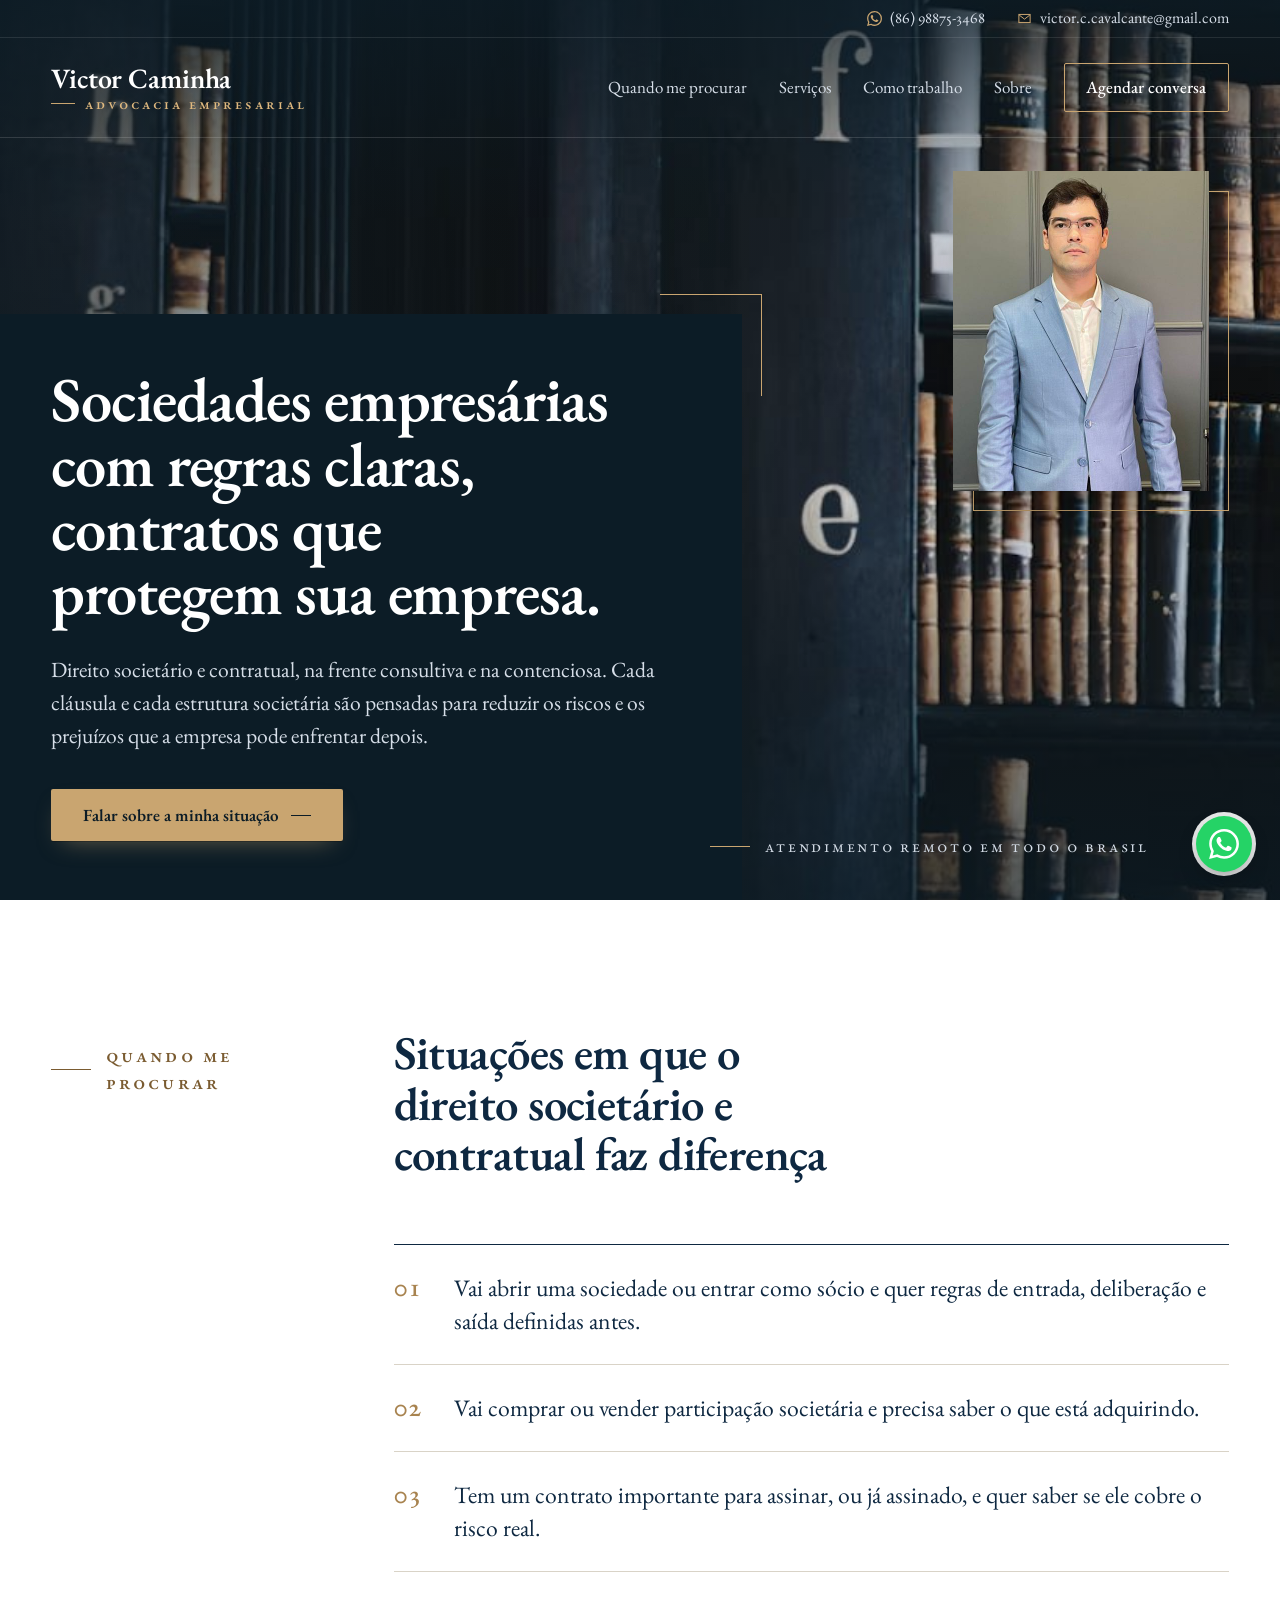
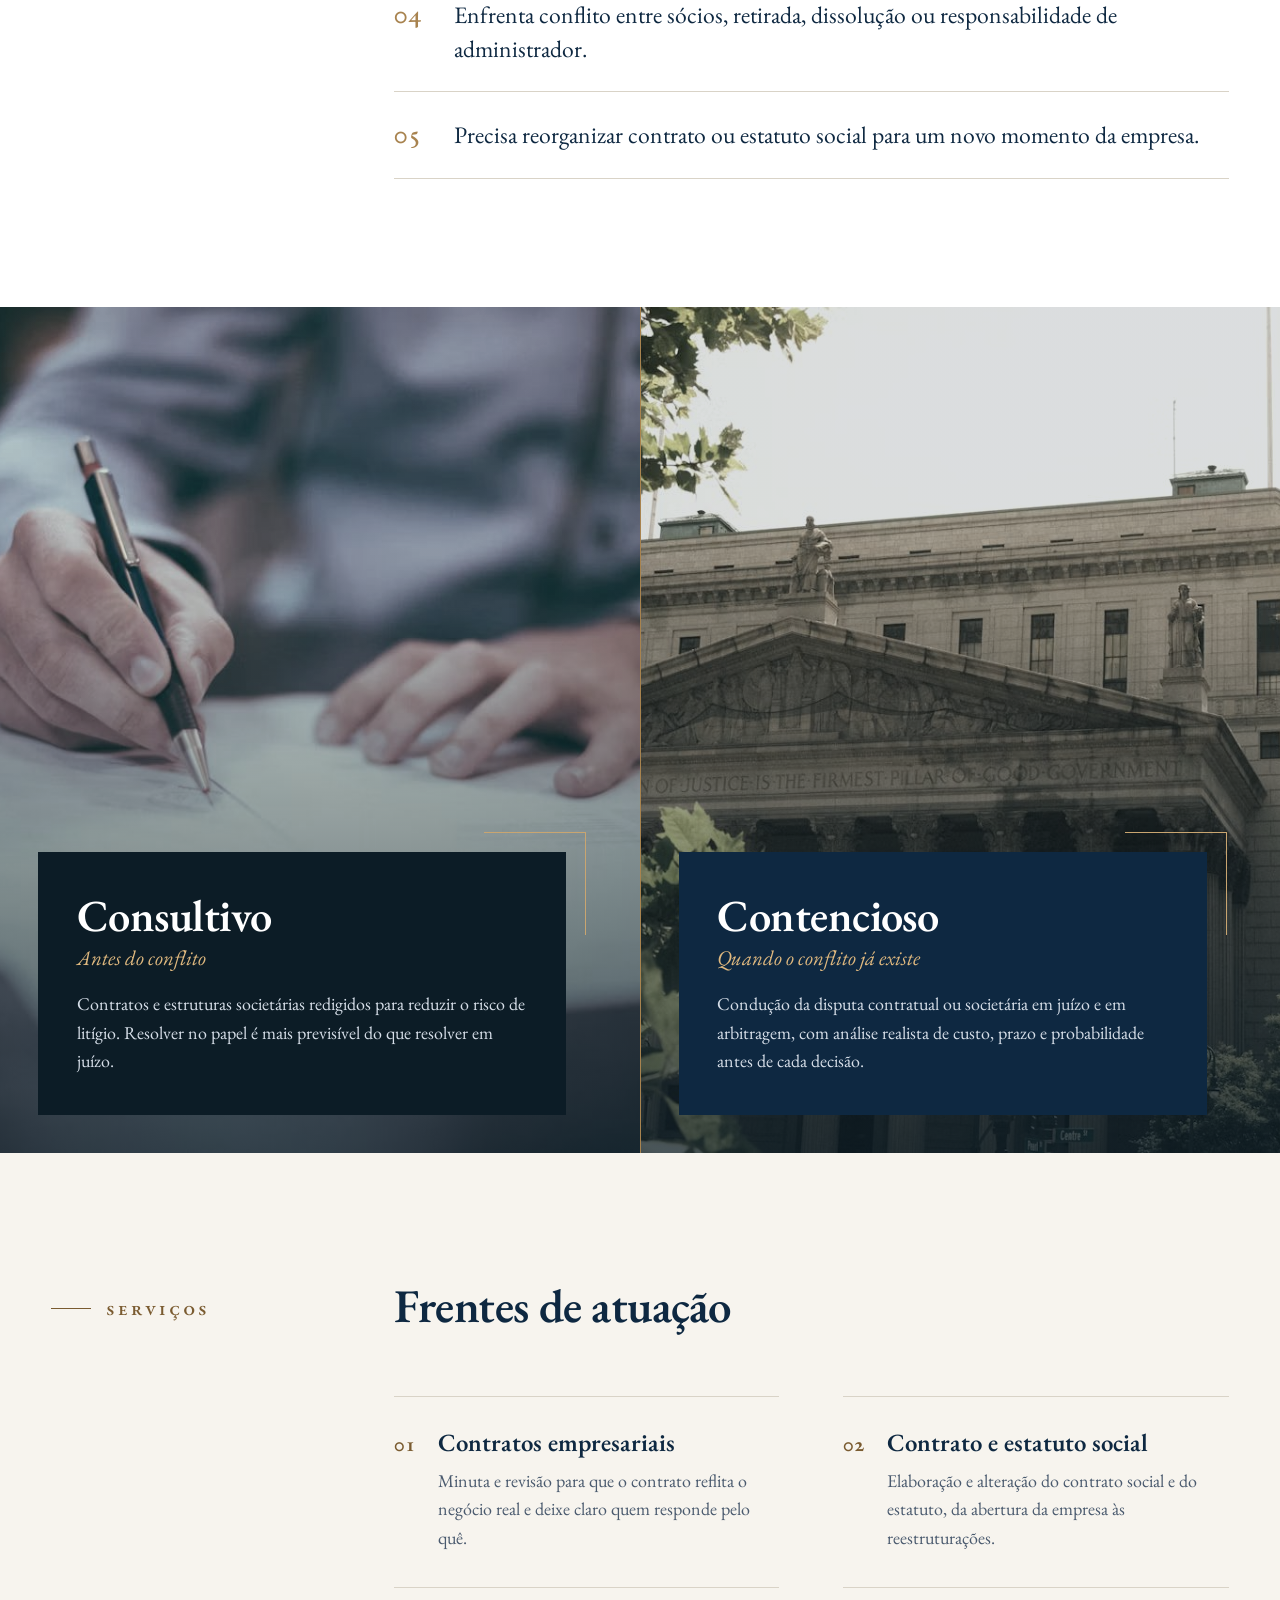
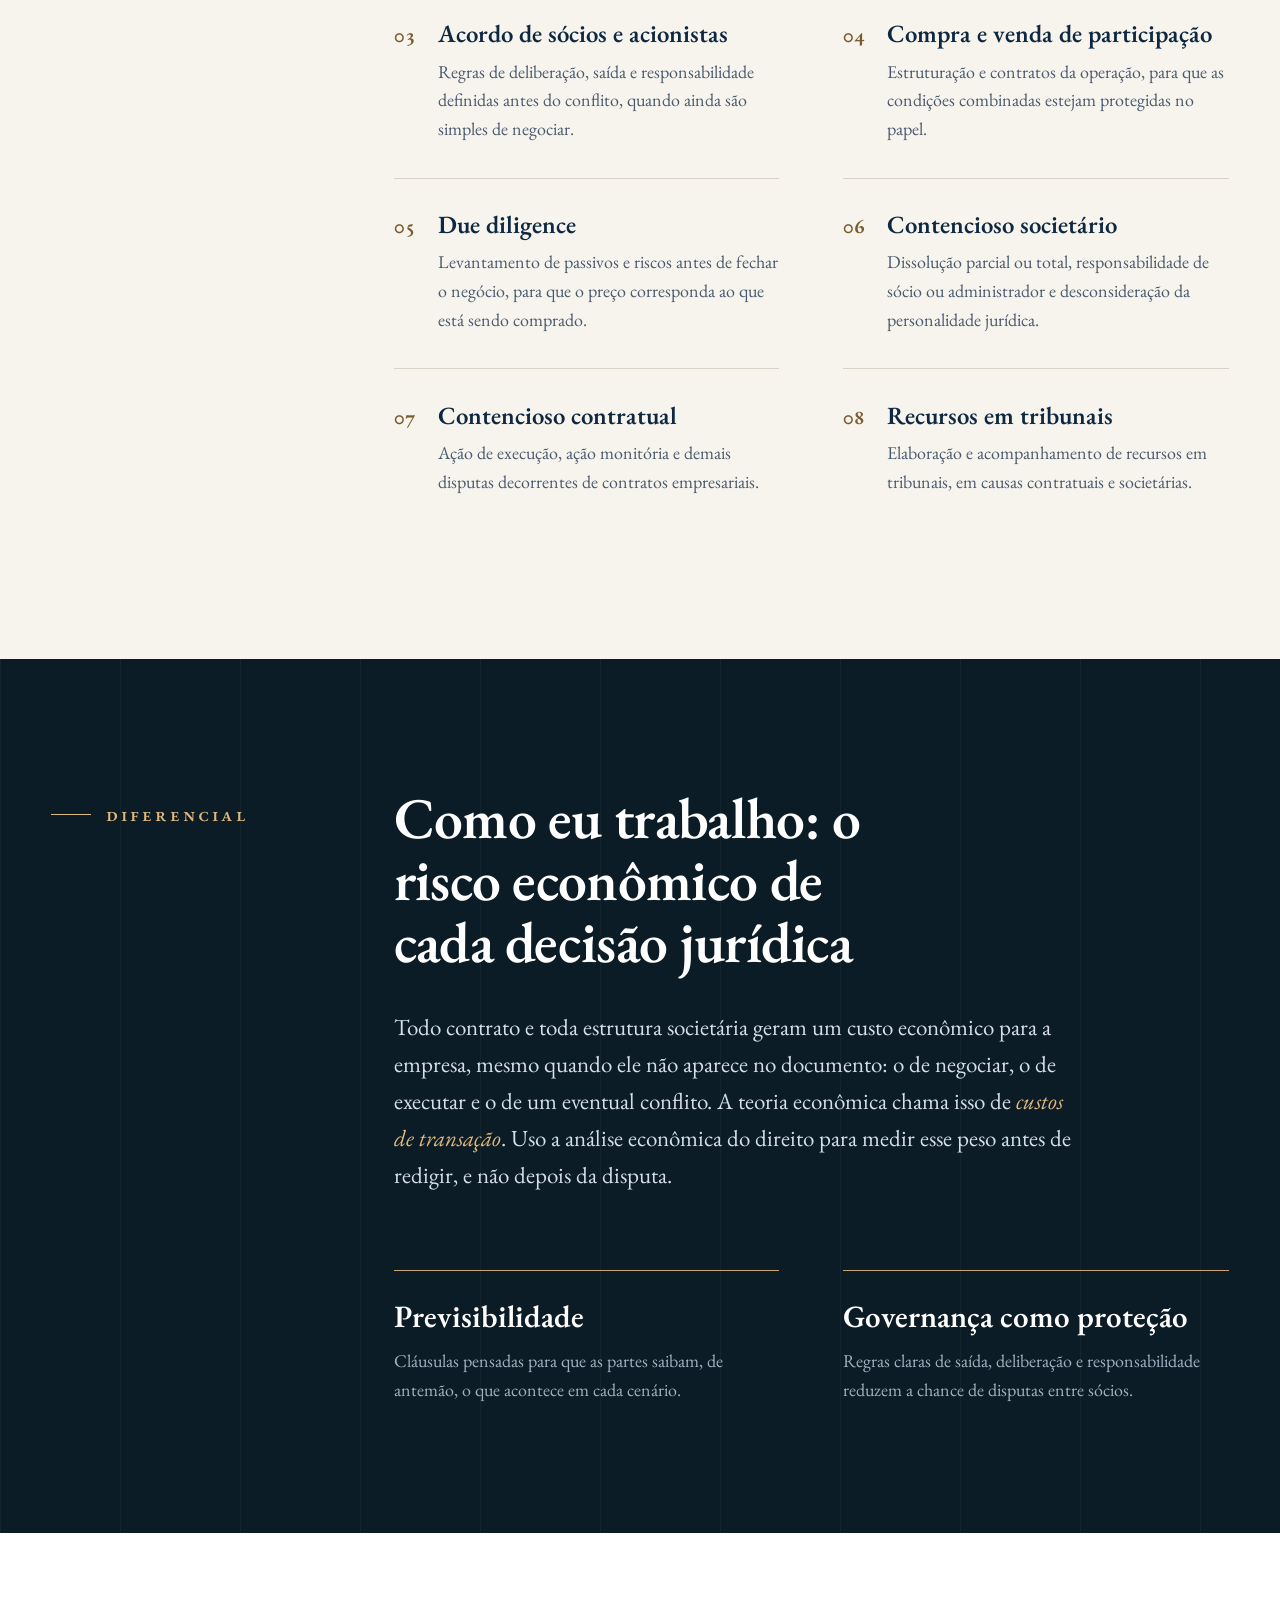
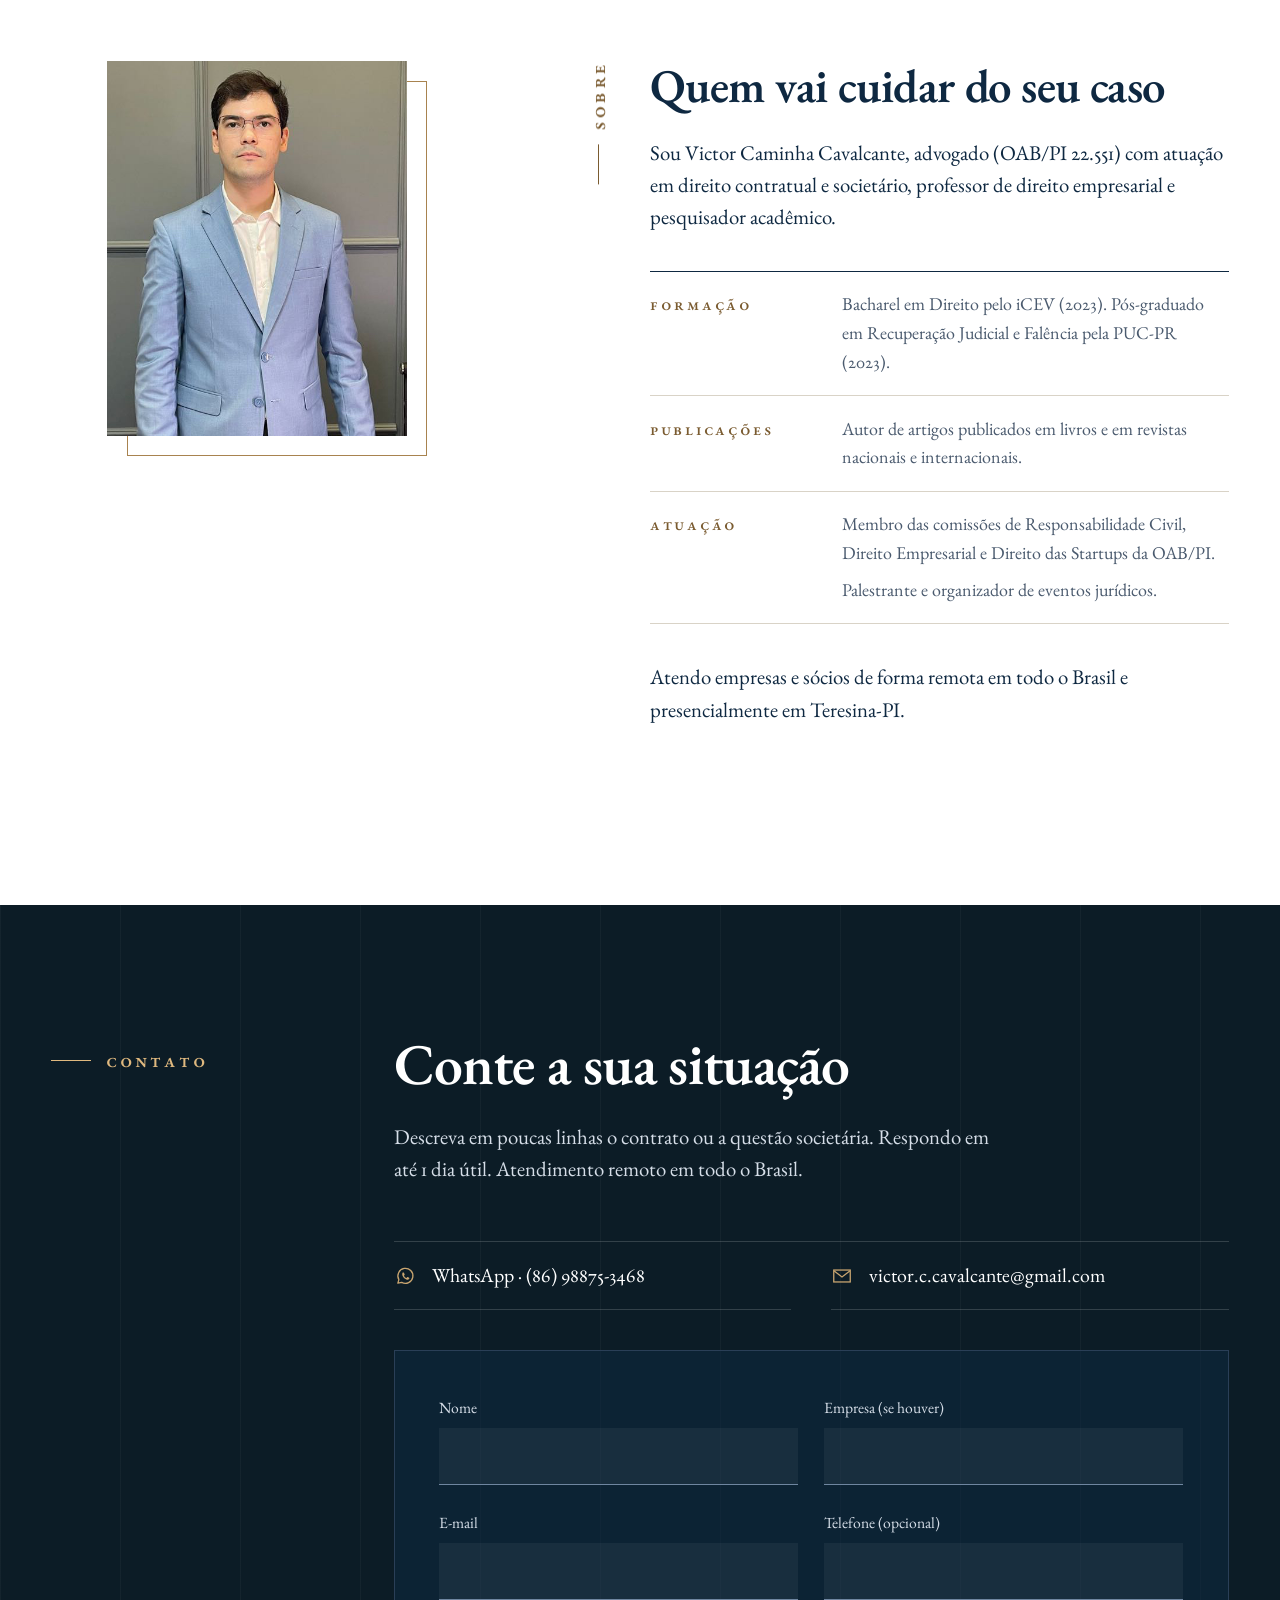
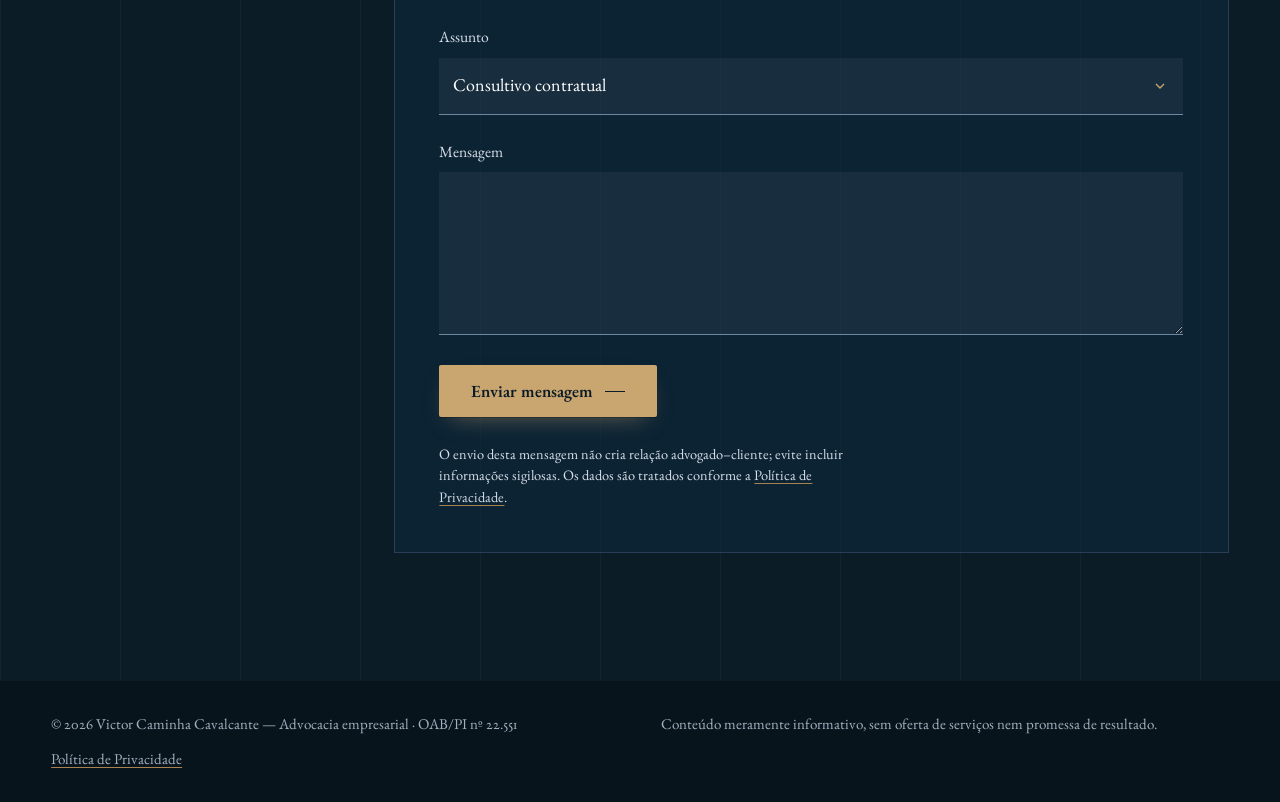
==== commit c8fb063f: "Add files via upload" ====
--- a/index.html
+++ b/index.html
@@ -4,7 +4,7 @@
 <meta charset="utf-8">
 <meta name="viewport" content="width=device-width, initial-scale=1">
 <title>Victor Caminha — Advocacia Empresarial</title>
-<meta name="description" content="Direito societário e contratual, na frente consultiva e na contenciosa. Atendimento remoto em todo o Brasil e presencial em Teresina.">
+<meta name="description" content="Direito societário e contratual, na frente consultiva e na contenciosa. Atendimento remoto em todo o Brasil e presencial em Teresina-PI.">
 <meta name="theme-color" content="#0C1C26">
 <meta property="og:type" content="website">
 <meta property="og:locale" content="pt_BR">
@@ -38,6 +38,18 @@
 <a class="skip" href="#conteudo">Pular para o conteúdo</a>
 
 <header class="masthead" data-masthead>
+  <div class="topbar">
+    <div class="topbar__inner">
+      <a href="https://wa.me/5586988753468" target="_blank" rel="noopener">
+        <svg width="15" height="15" viewBox="0 0 24 24" aria-hidden="true"><path fill="currentColor" d="M17.47 14.38c-.3-.15-1.76-.87-2.03-.97-.27-.1-.47-.15-.67.15-.2.3-.77.97-.94 1.16-.17.2-.35.22-.64.08-.3-.15-1.26-.46-2.39-1.48-.88-.79-1.48-1.76-1.65-2.06-.17-.3-.02-.46.13-.6.13-.14.3-.35.45-.52.15-.18.2-.3.3-.5.1-.2.05-.37-.03-.52-.07-.15-.67-1.61-.92-2.2-.24-.58-.49-.5-.67-.51h-.57c-.2 0-.52.07-.79.37-.27.3-1.04 1.02-1.04 2.48s1.07 2.88 1.21 3.07c.15.2 2.1 3.2 5.08 4.49.71.31 1.26.49 1.7.63.71.22 1.36.19 1.87.12.57-.09 1.76-.72 2-1.42.25-.69.25-1.29.18-1.41-.08-.13-.27-.2-.57-.35m-5.42 7.4h-.01a9.87 9.87 0 0 1-5.03-1.38l-.36-.21-3.74.98 1-3.65-.24-.37a9.86 9.86 0 0 1-1.51-5.26c0-5.45 4.44-9.88 9.89-9.88 2.64 0 5.12 1.03 6.99 2.9a9.83 9.83 0 0 1 2.89 7c0 5.45-4.44 9.88-9.88 9.88m8.41-18.3A11.82 11.82 0 0 0 12.05 0C5.5 0 .16 5.34.16 11.89c0 2.1.55 4.14 1.59 5.95L.06 24l6.3-1.65a11.88 11.88 0 0 0 5.69 1.45h.01c6.55 0 11.89-5.34 11.89-11.89a11.82 11.82 0 0 0-3.48-8.41z"/></svg>
+        <span>(86) 98875-3468</span>
+      </a>
+      <a href="mailto:victor.c.cavalcante@gmail.com">
+        <svg width="15" height="15" viewBox="0 0 24 24" aria-hidden="true"><rect x="3" y="5.5" width="18" height="13" fill="none" stroke="currentColor" stroke-width="1.6"/><path d="M3.5 6.5l8.5 6.5 8.5-6.5" fill="none" stroke="currentColor" stroke-width="1.6"/></svg>
+        <span>victor.c.cavalcante@gmail.com</span>
+      </a>
+    </div>
+  </div>
   <div class="masthead__inner">
     <a class="brand" href="#topo" aria-label="Victor Caminha, Advocacia empresarial — início">
       <span class="brand__name">Victor Caminha</span>
@@ -65,8 +77,10 @@
   <!-- Abertura -->
   <section id="topo" class="opener" data-chapter="" data-reveal>
     <figure class="opener__photo">
-      <!-- Trocar pelo retrato profissional de Victor (retrato.jpg) quando chegar -->
       <img src="foto-biblioteca.jpg" alt="" width="820" height="1285" fetchpriority="high">
+    </figure>
+    <figure class="hero-portrait">
+      <img src="victor-caminha-retrato.jpg" alt="Victor Caminha Cavalcante, advogado" width="640" height="640">
     </figure>
     <div class="plate plate--hero">
       <h1 class="display">Sociedades empresárias com regras claras, contratos que protegem sua empresa.</h1>
@@ -181,7 +195,7 @@
   <!-- Sobre -->
   <section id="sobre" class="about" data-chapter="Sobre">
     <figure class="about__photo">
-      <img src="victor-caminha-retrato.jpg" alt="Victor Caminha, advogado" width="640" height="640" loading="lazy">
+      <span class="about__frame"><img src="victor-caminha-retrato.jpg" alt="Victor Caminha, advogado" width="640" height="640" loading="lazy"></span>
     </figure>
     <div class="about__text">
       <p class="chapter__label">Sobre</p>
@@ -204,7 +218,7 @@
           </dd>
         </div>
       </dl>
-      <p class="about__close">Atendo empresas e sócios de forma remota em todo o Brasil e presencialmente em Teresina.</p>
+      <p class="about__close">Atendo empresas e sócios de forma remota em todo o Brasil e presencialmente em Teresina-PI.</p>
     </div>
   </section>
 
@@ -292,6 +306,10 @@
   </div>
 </footer>
 
+<a class="wa-float" href="https://wa.me/5586988753468" target="_blank" rel="noopener" aria-label="Conversar pelo WhatsApp: (86) 98875-3468">
+  <svg width="30" height="30" viewBox="0 0 24 24" aria-hidden="true"><path fill="currentColor" d="M17.47 14.38c-.3-.15-1.76-.87-2.03-.97-.27-.1-.47-.15-.67.15-.2.3-.77.97-.94 1.16-.17.2-.35.22-.64.08-.3-.15-1.26-.46-2.39-1.48-.88-.79-1.48-1.76-1.65-2.06-.17-.3-.02-.46.13-.6.13-.14.3-.35.45-.52.15-.18.2-.3.3-.5.1-.2.05-.37-.03-.52-.07-.15-.67-1.61-.92-2.2-.24-.58-.49-.5-.67-.51h-.57c-.2 0-.52.07-.79.37-.27.3-1.04 1.02-1.04 2.48s1.07 2.88 1.21 3.07c.15.2 2.1 3.2 5.08 4.49.71.31 1.26.49 1.7.63.71.22 1.36.19 1.87.12.57-.09 1.76-.72 2-1.42.25-.69.25-1.29.18-1.41-.08-.13-.27-.2-.57-.35m-5.42 7.4h-.01a9.87 9.87 0 0 1-5.03-1.38l-.36-.21-3.74.98 1-3.65-.24-.37a9.86 9.86 0 0 1-1.51-5.26c0-5.45 4.44-9.88 9.89-9.88 2.64 0 5.12 1.03 6.99 2.9a9.83 9.83 0 0 1 2.89 7c0 5.45-4.44 9.88-9.88 9.88m8.41-18.3A11.82 11.82 0 0 0 12.05 0C5.5 0 .16 5.34.16 11.89c0 2.1.55 4.14 1.59 5.95L.06 24l6.3-1.65a11.88 11.88 0 0 0 5.69 1.45h.01c6.55 0 11.89-5.34 11.89-11.89a11.82 11.82 0 0 0-3.48-8.41z"/></svg>
+</a>
+
 <script src="main.js" defer></script>
 </body>
 </html>
--- a/styles.css
+++ b/styles.css
@@ -96,6 +96,22 @@
 }
 .masthead.is-solid .masthead__inner { padding-block: .85rem; }
 
+/* Contact strip above the bar; folds away once the page scrolls */
+.topbar {
+  border-bottom: 1px solid rgba(255, 255, 255, .1);
+  max-height: 3rem; overflow: hidden;
+  transition: max-height .4s var(--ease-out), opacity .3s, border-color .3s;
+}
+.topbar__inner {
+  max-width: var(--measure); margin: 0 auto; padding: .45rem var(--gutter);
+  display: flex; justify-content: flex-end; flex-wrap: wrap; gap: .3rem 2rem;
+  font-size: 1rem; line-height: 1.4; color: var(--cloud);
+}
+.topbar a { display: inline-flex; align-items: center; gap: .5rem; transition: color .2s; }
+.topbar a:hover { color: #FFFFFF; }
+.topbar svg { color: var(--gold); flex-shrink: 0; }
+.masthead.is-scrolled .topbar { max-height: 0; opacity: 0; border-bottom-color: transparent; }
+
 .brand { display: flex; flex-direction: column; gap: .2rem; flex-shrink: 0; }
 .brand__name { font-size: 1.75rem; line-height: 1; font-weight: 600; letter-spacing: -.005em; }
 .brand__tag {
@@ -237,11 +253,27 @@
 }
 .plate--hero .button { margin-top: .5rem; }
 .opener__caption {
-  position: absolute; right: var(--gutter); bottom: 2.5rem;
+  position: absolute; right: calc(var(--gutter) + 5rem); bottom: 2.5rem;
   display: flex; align-items: center; gap: .9rem;
   font-size: 1.0625rem; font-variant-caps: all-small-caps; letter-spacing: .16em; color: var(--cloud);
 }
 .opener__caption::before { content: ""; width: 2.5rem; height: 1px; background: var(--gold); }
+
+/* Portrait in the opener: framed, with the offset gold frame */
+.hero-portrait {
+  position: absolute; z-index: 1;
+  right: calc(var(--gutter) + 1.25rem); top: clamp(9rem, 19vh, 12rem);
+  width: clamp(230px, 20vw, 310px); aspect-ratio: 4 / 5;
+}
+.hero-portrait::before {
+  content: ""; position: absolute; inset: 1.25rem -1.25rem -1.25rem 1.25rem;
+  border: 1px solid var(--gold); pointer-events: none;
+}
+.hero-portrait img {
+  position: relative; width: 100%; height: 100%; object-fit: cover; object-position: 50% 18%;
+  box-shadow: 0 30px 60px -30px rgba(0, 0, 0, .7);
+}
+.js [data-reveal] .hero-portrait img { transform: none; }
 
 /* ---------- Quando me procurar ---------- */
 
@@ -332,11 +364,20 @@
 .about {
   display: grid; grid-template-columns: 5fr 7fr; background: #FFFFFF;
 }
+/* Smaller framed portrait, centred in the left column */
 .about__photo {
-  position: sticky; top: 0; align-self: start;
-  height: 100svh; min-height: 560px; overflow: hidden; background: var(--navy-900);
-}
-.about__photo img { width: 100%; height: 100%; object-fit: cover; object-position: 50% 30%; filter: saturate(.85); }
+  display: flex; justify-content: center; align-items: flex-start;
+  padding: var(--section-y) var(--gutter);
+}
+.about__frame {
+  position: sticky; top: 7rem; display: block;
+  width: min(100%, 300px); aspect-ratio: 4 / 5; margin: 0 1.25rem 1.25rem 0;
+}
+.about__frame::before {
+  content: ""; position: absolute; inset: 1.25rem -1.25rem -1.25rem 1.25rem;
+  border: 1px solid var(--gold-deep); pointer-events: none;
+}
+.about__frame img { position: relative; width: 100%; height: 100%; object-fit: cover; object-position: 50% 18%; }
 .about__text {
   padding: var(--section-y) var(--gutter);
   display: grid; grid-template-columns: auto minmax(0, 1fr); gap: 1.6rem clamp(1.5rem, 3vw, 3rem);
@@ -424,7 +465,20 @@
   padding: 2rem var(--gutter);
   display: flex; flex-wrap: wrap; justify-content: space-between; gap: .75rem 2rem;
   font-size: .9375rem; line-height: 1.5;
-}
+  padding-right: calc(var(--gutter) + 4.5rem);
+}
+
+/* WhatsApp, always at hand */
+.wa-float {
+  position: fixed; right: clamp(1rem, 2.5vw, 1.75rem); bottom: clamp(1rem, 2.5vw, 1.75rem); z-index: 45;
+  width: 3.5rem; height: 3.5rem; border-radius: 50%;
+  display: grid; place-items: center;
+  background: #25D366; color: #FFFFFF;
+  box-shadow: 0 10px 24px -8px rgba(0, 0, 0, .45), 0 0 0 4px rgba(255, 255, 255, .9);
+  transition: transform .3s var(--ease-out), box-shadow .3s;
+}
+.wa-float:hover { transform: translateY(-2px) scale(1.04); box-shadow: 0 14px 30px -8px rgba(0, 0, 0, .5), 0 0 0 4px #FFFFFF; }
+.wa-float:focus-visible { outline: 2px solid var(--gold); outline-offset: 6px; }
 
 /* ---------- Motion: chapter openers settle once ---------- */
 
@@ -460,7 +514,14 @@
   .contact { grid-template-columns: 1fr; }
   .about__text { grid-template-columns: minmax(0, 1fr); }
   .about__text > * { grid-column: 1; }
-  .plate--hero { width: min(78%, 860px); }
+
+  /* Opener stacks: photo band with the framed portrait, plate below */
+  .opener { display: block; min-height: 0; max-height: none; }
+  .opener__photo { position: relative; height: clamp(360px, 52svh, 560px); }
+  .hero-portrait { top: 9rem; right: calc(var(--gutter) + .75rem); width: clamp(150px, 30vw, 240px); }
+  .hero-portrait::before { inset: .75rem -.75rem -.75rem .75rem; }
+  .plate--hero { width: auto; margin: -3.5rem clamp(1rem, 8vw, 6rem) 0 0; }
+  .opener__caption { position: static; padding: 0 var(--gutter) 2.75rem; }
 }
 
 @media (max-width: 920px) {
@@ -487,7 +548,8 @@
   .spread { grid-template-columns: 1fr; }
   .services, .principles { grid-template-columns: 1fr; }
   .about { grid-template-columns: 1fr; }
-  .about__photo { position: relative; height: min(72svh, 640px); min-height: 0; }
+  .about__photo { justify-content: flex-start; padding-bottom: 0; }
+  .about__frame { position: relative; top: 0; width: min(100%, 260px); }
 }
 
 @media (max-width: 760px) {
@@ -495,8 +557,9 @@
   .masthead__inner { padding-block: 1.1rem; }
   .brand__name { font-size: 1.45rem; }
 
-  .opener { display: block; min-height: 0; max-height: none; }
-  .opener__photo { position: relative; height: 40svh; min-height: 260px; }
+  .topbar__inner { justify-content: space-between; gap: .25rem 1rem; font-size: .875rem; }
+  .opener__photo { height: 46svh; min-height: 300px; }
+  .hero-portrait { top: 7rem; right: 1.75rem; width: 38vw; max-width: 170px; }
   .plate--hero {
     width: auto; margin: -3.5rem 1rem 0 0;
     padding: 1.75rem 1.25rem 2.25rem 1rem;
@@ -506,7 +569,7 @@
   .plate--hero .lead { font-size: 1.1rem; line-height: 1.5; }
   .plate--hero .button { margin-top: .25rem; }
   .plate--hero::before { top: -.75rem; right: -.75rem; width: 3.5rem; height: 3.5rem; }
-  .opener__caption { position: static; padding: 0 1rem 2.75rem; letter-spacing: .1em; font-size: 1rem; }
+  .opener__caption { position: static; padding: 0 4.5rem 2.75rem 1rem; letter-spacing: .1em; font-size: 1rem; }
 
   .spread__half { display: block; min-height: 0; padding: 0; }
   .spread__photo { position: relative; aspect-ratio: 4 / 3; }
@@ -523,3 +586,8 @@
   .button { width: 100%; justify-content: center; }
   .channels a { font-size: 1.05rem; }
 }
+
+@media (max-width: 760px) {
+  .footer__inner { padding-right: var(--gutter); padding-bottom: 5.5rem; }
+  .wa-float { width: 3.25rem; height: 3.25rem; }
+}
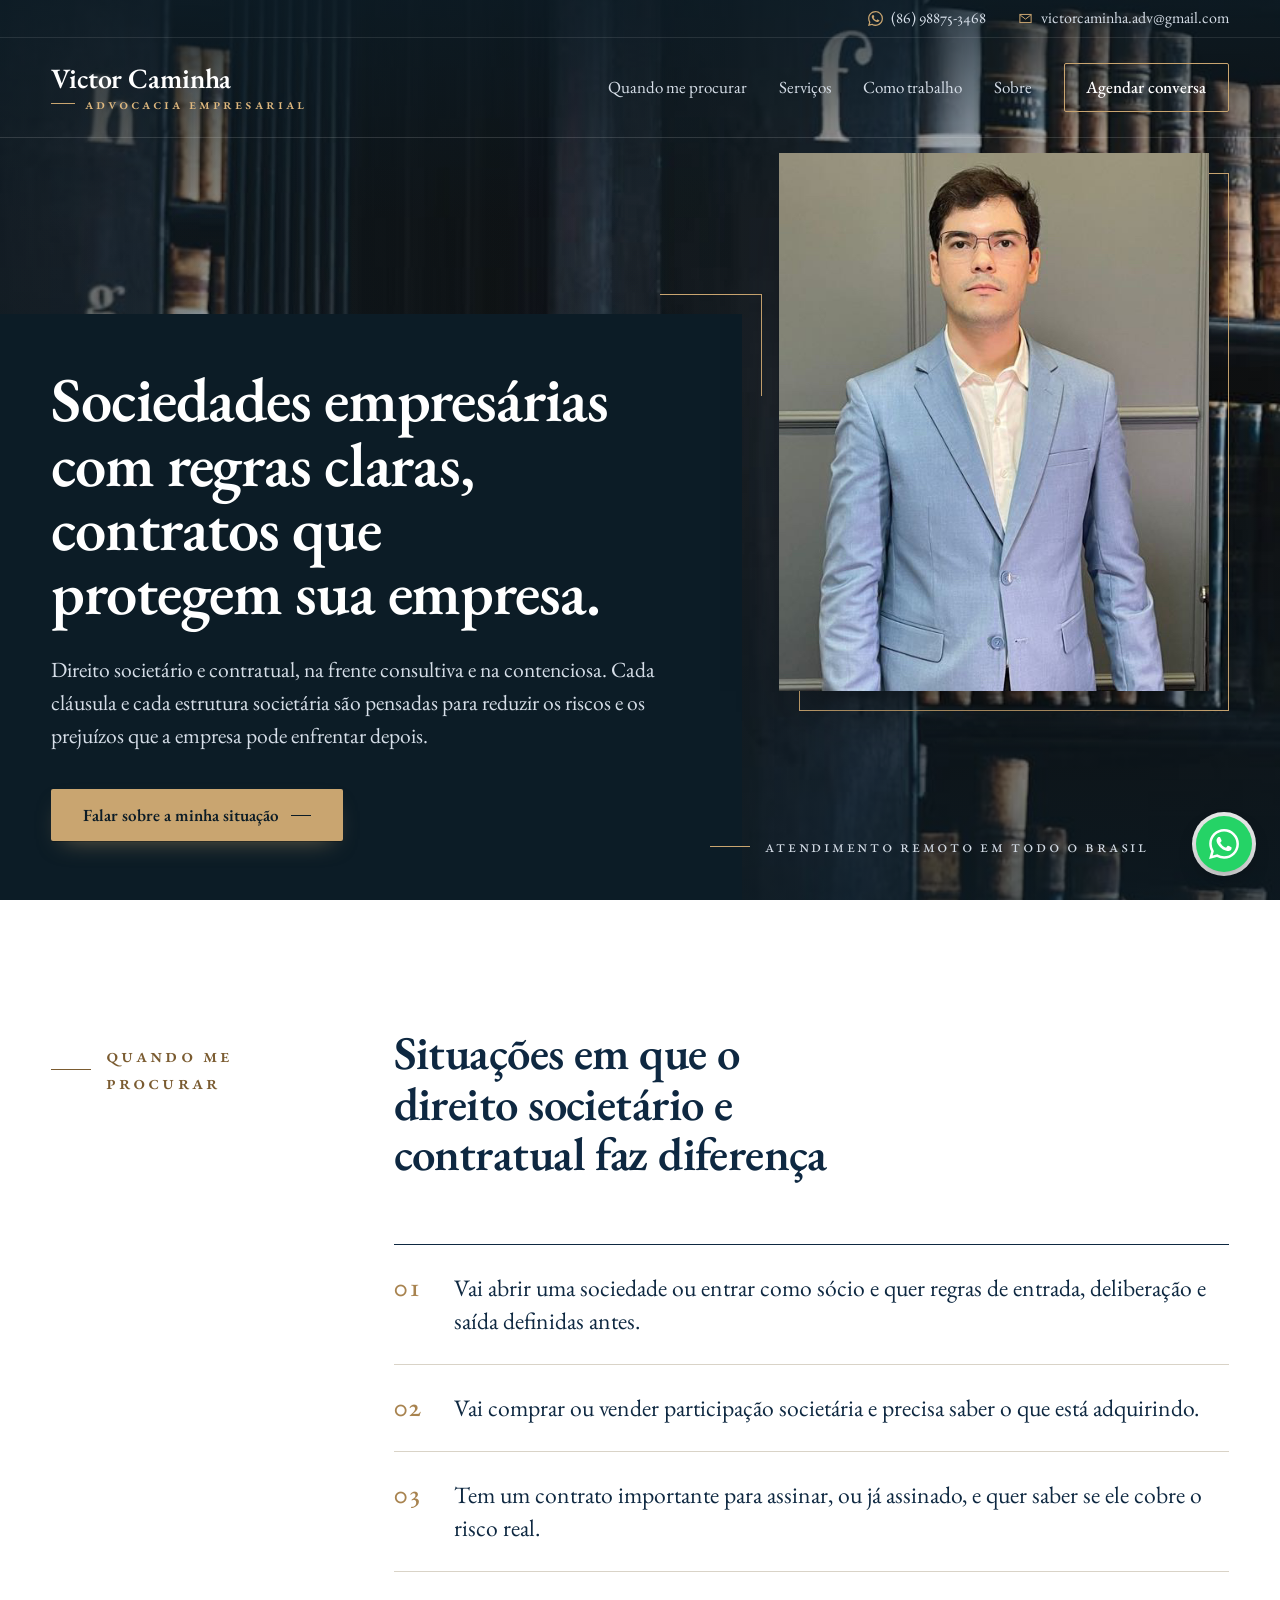
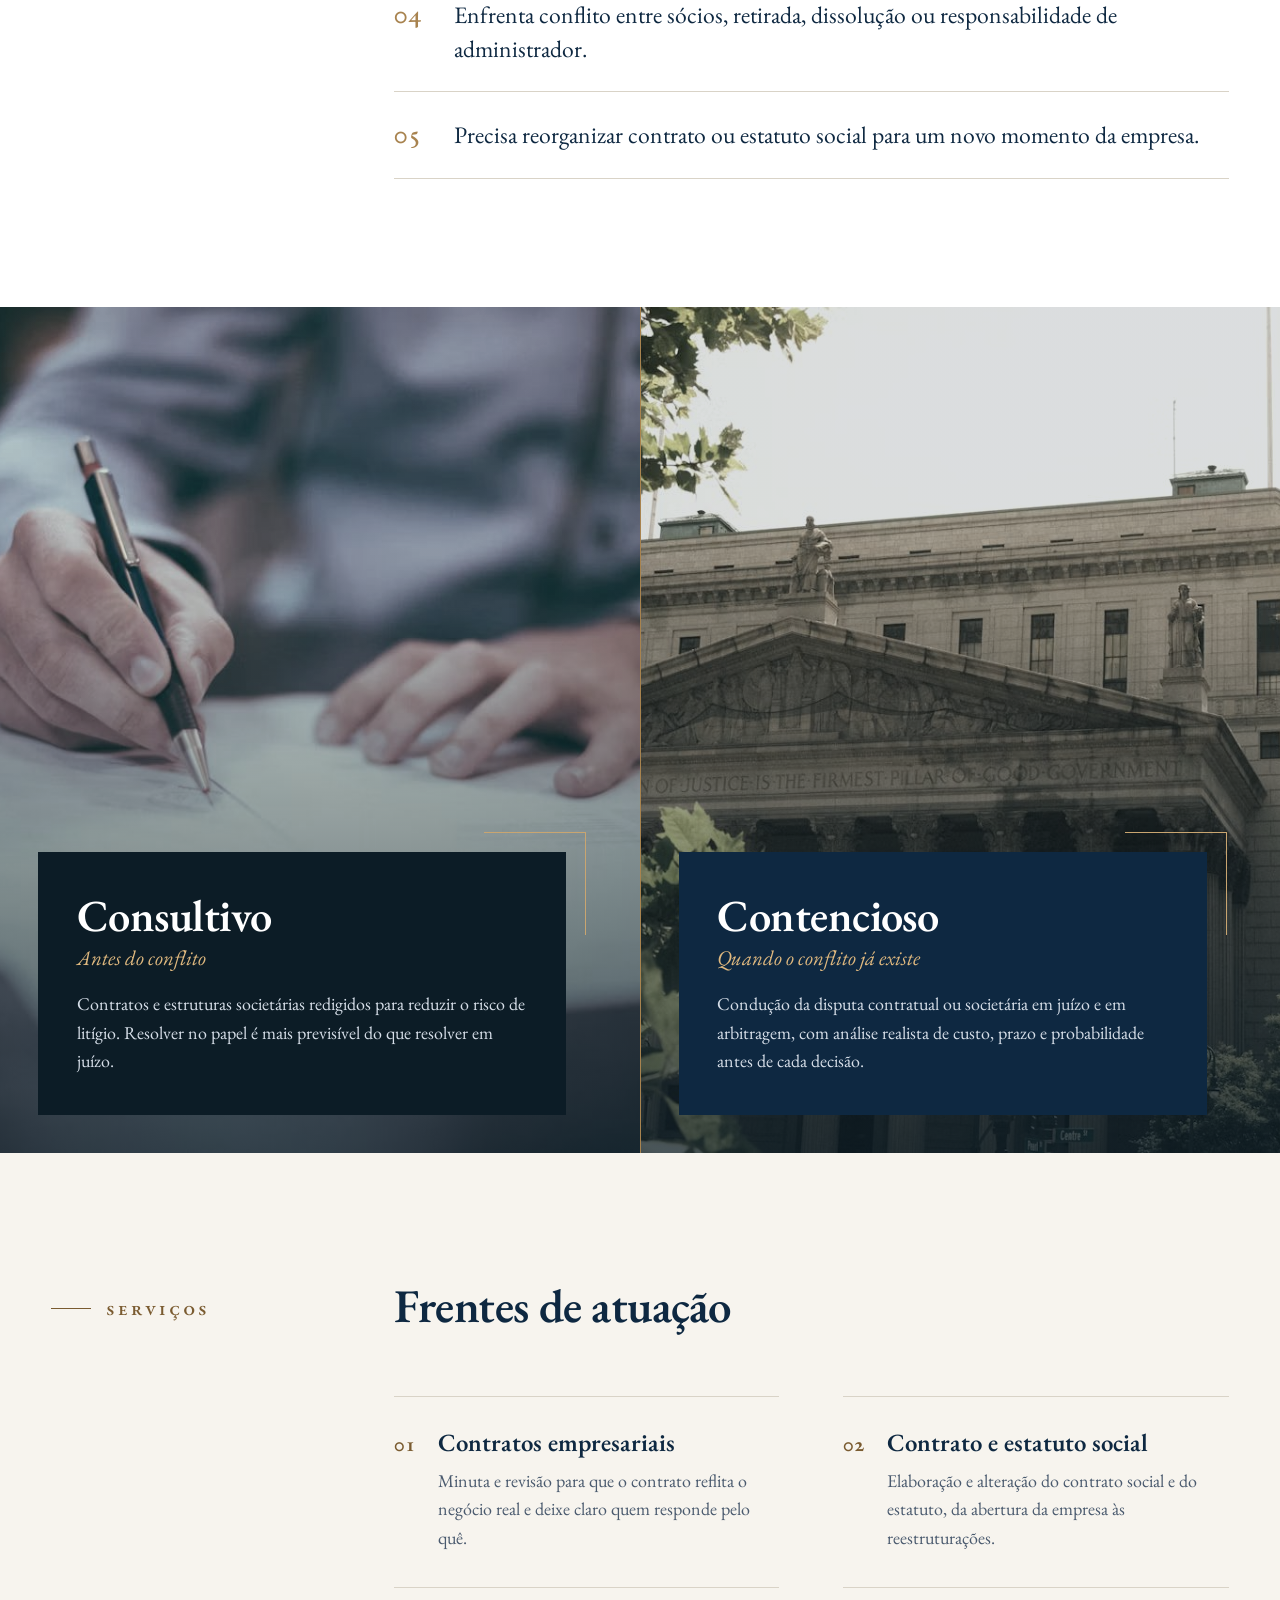
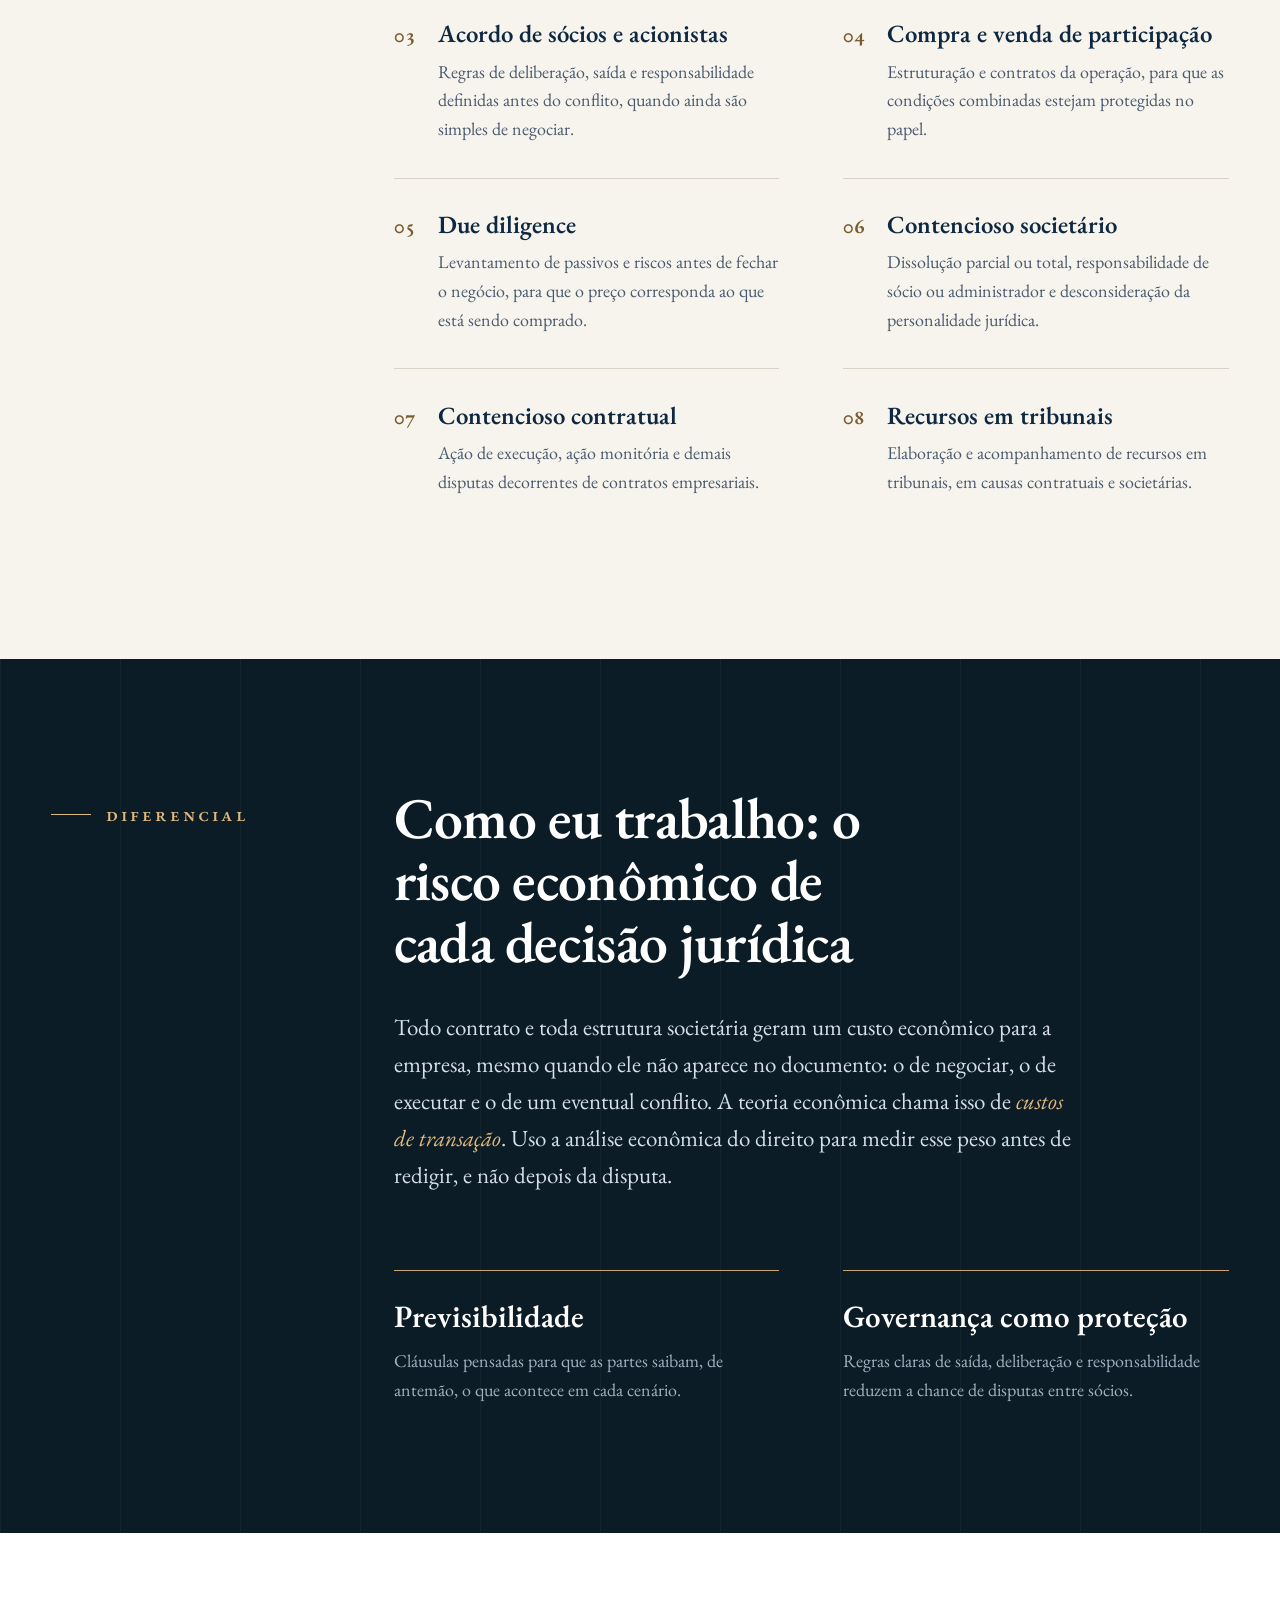
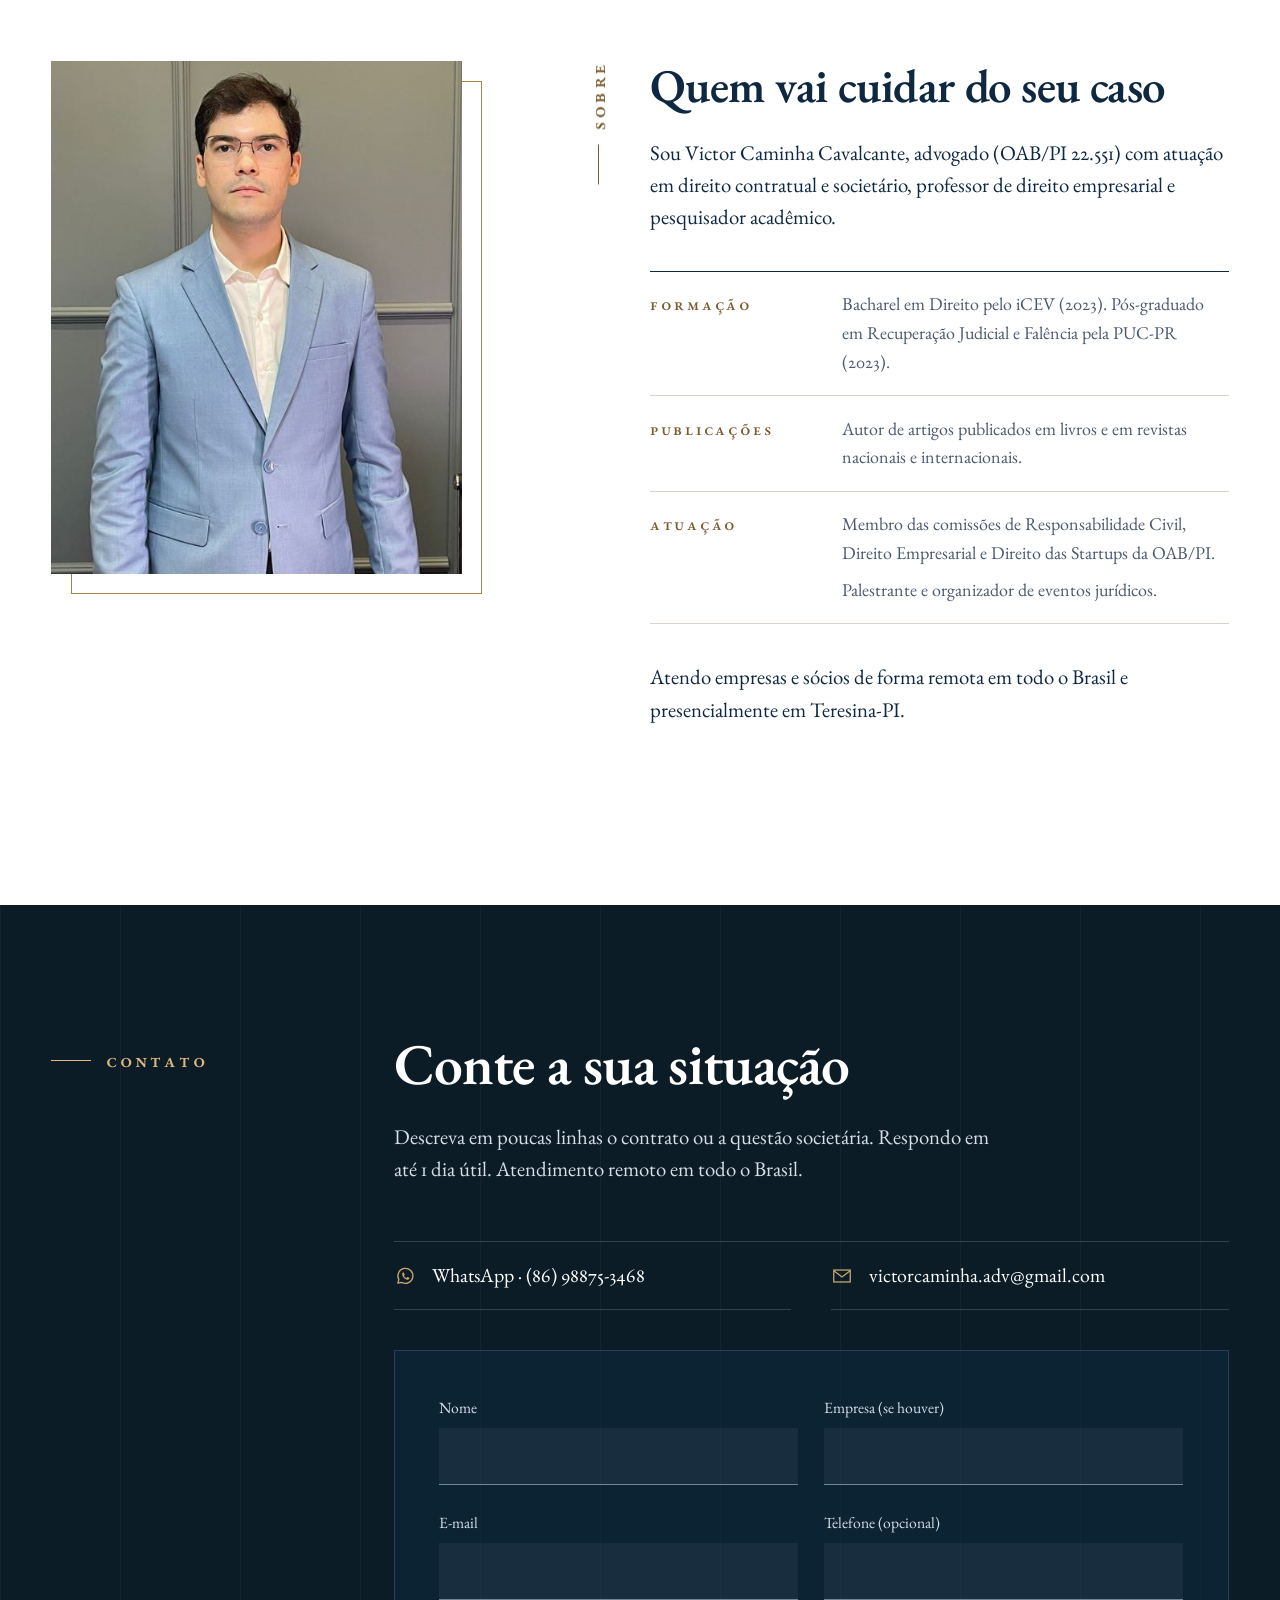
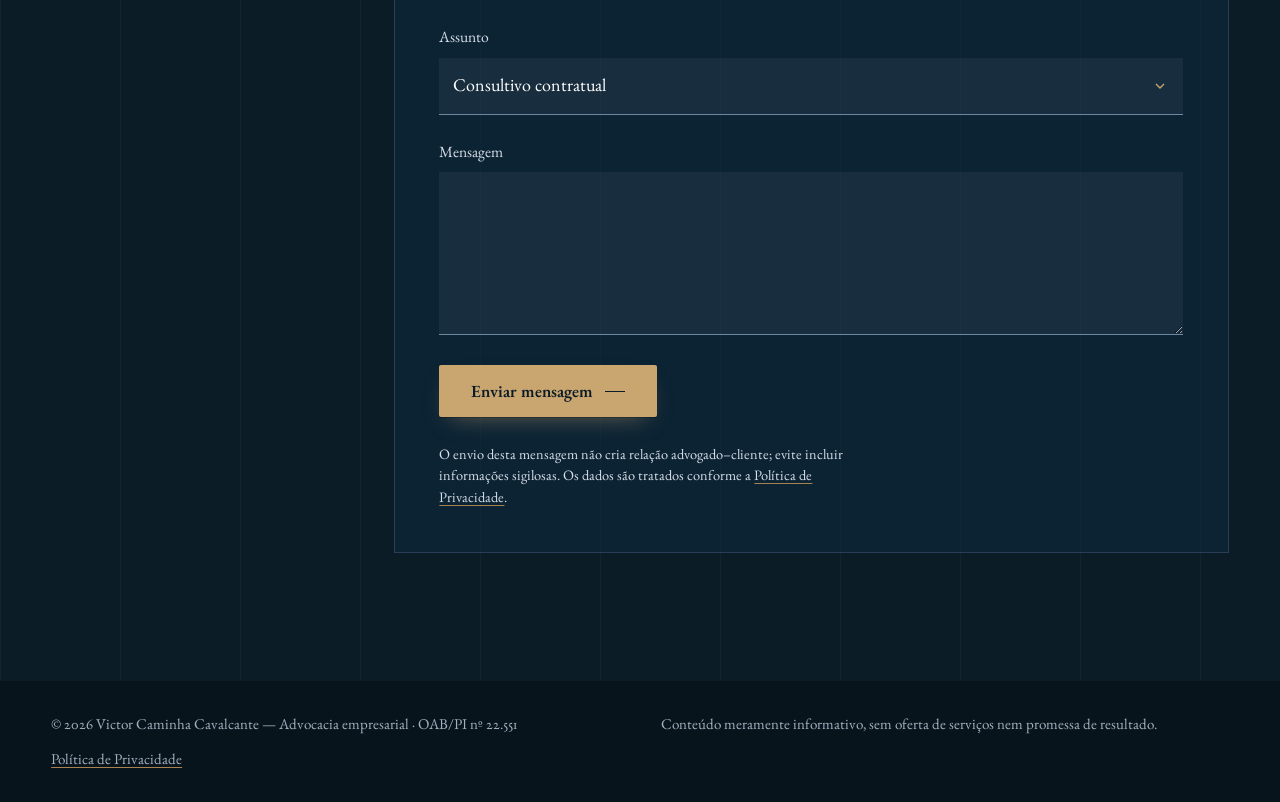
==== commit f77903d6: "Add files via upload" ====
--- a/index.html
+++ b/index.html
@@ -28,7 +28,7 @@
   "image": "https://victorcaminha.adv.br/victor-caminha-retrato.jpg",
   "founder": { "@type": "Person", "name": "Victor Caminha Cavalcante" },
   "telephone": "+55 86 98875-3468",
-  "email": "victor.c.cavalcante@gmail.com",
+  "email": "victorcaminha.adv@gmail.com",
   "areaServed": "BR",
   "address": { "@type": "PostalAddress", "addressLocality": "Teresina", "addressRegion": "PI", "addressCountry": "BR" }
 }
@@ -44,9 +44,9 @@
         <svg width="15" height="15" viewBox="0 0 24 24" aria-hidden="true"><path fill="currentColor" d="M17.47 14.38c-.3-.15-1.76-.87-2.03-.97-.27-.1-.47-.15-.67.15-.2.3-.77.97-.94 1.16-.17.2-.35.22-.64.08-.3-.15-1.26-.46-2.39-1.48-.88-.79-1.48-1.76-1.65-2.06-.17-.3-.02-.46.13-.6.13-.14.3-.35.45-.52.15-.18.2-.3.3-.5.1-.2.05-.37-.03-.52-.07-.15-.67-1.61-.92-2.2-.24-.58-.49-.5-.67-.51h-.57c-.2 0-.52.07-.79.37-.27.3-1.04 1.02-1.04 2.48s1.07 2.88 1.21 3.07c.15.2 2.1 3.2 5.08 4.49.71.31 1.26.49 1.7.63.71.22 1.36.19 1.87.12.57-.09 1.76-.72 2-1.42.25-.69.25-1.29.18-1.41-.08-.13-.27-.2-.57-.35m-5.42 7.4h-.01a9.87 9.87 0 0 1-5.03-1.38l-.36-.21-3.74.98 1-3.65-.24-.37a9.86 9.86 0 0 1-1.51-5.26c0-5.45 4.44-9.88 9.89-9.88 2.64 0 5.12 1.03 6.99 2.9a9.83 9.83 0 0 1 2.89 7c0 5.45-4.44 9.88-9.88 9.88m8.41-18.3A11.82 11.82 0 0 0 12.05 0C5.5 0 .16 5.34.16 11.89c0 2.1.55 4.14 1.59 5.95L.06 24l6.3-1.65a11.88 11.88 0 0 0 5.69 1.45h.01c6.55 0 11.89-5.34 11.89-11.89a11.82 11.82 0 0 0-3.48-8.41z"/></svg>
         <span>(86) 98875-3468</span>
       </a>
-      <a href="mailto:victor.c.cavalcante@gmail.com">
+      <a href="mailto:victorcaminha.adv@gmail.com">
         <svg width="15" height="15" viewBox="0 0 24 24" aria-hidden="true"><rect x="3" y="5.5" width="18" height="13" fill="none" stroke="currentColor" stroke-width="1.6"/><path d="M3.5 6.5l8.5 6.5 8.5-6.5" fill="none" stroke="currentColor" stroke-width="1.6"/></svg>
-        <span>victor.c.cavalcante@gmail.com</span>
+        <span>victorcaminha.adv@gmail.com</span>
       </a>
     </div>
   </div>
@@ -238,9 +238,9 @@
             </a>
           </li>
           <li>
-            <a href="mailto:victor.c.cavalcante@gmail.com">
+            <a href="mailto:victorcaminha.adv@gmail.com">
               <svg width="22" height="22" viewBox="0 0 24 24" aria-hidden="true"><rect x="3" y="5.5" width="18" height="13" fill="none" stroke="currentColor" stroke-width="1.4"/><path d="M3.5 6.5l8.5 6.5 8.5-6.5" fill="none" stroke="currentColor" stroke-width="1.4"/></svg>
-              <span>victor.c.cavalcante@gmail.com</span>
+              <span>victorcaminha.adv@gmail.com</span>
             </a>
           </li>
         </ul>
--- a/styles.css
+++ b/styles.css
@@ -262,8 +262,8 @@
 /* Portrait in the opener: framed, with the offset gold frame */
 .hero-portrait {
   position: absolute; z-index: 1;
-  right: calc(var(--gutter) + 1.25rem); top: clamp(9rem, 19vh, 12rem);
-  width: clamp(230px, 20vw, 310px); aspect-ratio: 4 / 5;
+  right: calc(var(--gutter) + 1.25rem); top: clamp(9rem, 17vh, 11rem);
+  height: min(42vw, calc(100svh - 17rem), 780px); min-height: 340px; aspect-ratio: 4 / 5;
 }
 .hero-portrait::before {
   content: ""; position: absolute; inset: 1.25rem -1.25rem -1.25rem 1.25rem;
@@ -371,7 +371,7 @@
 }
 .about__frame {
   position: sticky; top: 7rem; display: block;
-  width: min(100%, 300px); aspect-ratio: 4 / 5; margin: 0 1.25rem 1.25rem 0;
+  width: min(100%, 600px); aspect-ratio: 4 / 5; margin: 0 1.25rem 1.25rem 0;
 }
 .about__frame::before {
   content: ""; position: absolute; inset: 1.25rem -1.25rem -1.25rem 1.25rem;
@@ -516,9 +516,15 @@
   .about__text > * { grid-column: 1; }
 
   /* Opener stacks: photo band with the framed portrait, plate below */
-  .opener { display: block; min-height: 0; max-height: none; }
-  .opener__photo { position: relative; height: clamp(360px, 52svh, 560px); }
-  .hero-portrait { top: 9rem; right: calc(var(--gutter) + .75rem); width: clamp(150px, 30vw, 240px); }
+  .opener { display: grid; grid-template-columns: minmax(0, 1fr); min-height: 0; max-height: none; }
+  .opener__photo { position: relative; grid-area: 1 / 1; min-height: 360px; }
+  .opener__photo img { position: absolute; inset: 0; }
+  .hero-portrait {
+    position: relative; grid-area: 1 / 1; top: auto; right: auto;
+    justify-self: end; align-self: start;
+    height: auto; min-height: 0; width: min(52vw, 420px);
+    margin: 9rem calc(var(--gutter) + .75rem) 5.5rem 0;
+  }
   .hero-portrait::before { inset: .75rem -.75rem -.75rem .75rem; }
   .plate--hero { width: auto; margin: -3.5rem clamp(1rem, 8vw, 6rem) 0 0; }
   .opener__caption { position: static; padding: 0 var(--gutter) 2.75rem; }
@@ -549,7 +555,7 @@
   .services, .principles { grid-template-columns: 1fr; }
   .about { grid-template-columns: 1fr; }
   .about__photo { justify-content: flex-start; padding-bottom: 0; }
-  .about__frame { position: relative; top: 0; width: min(100%, 260px); }
+  .about__frame { position: relative; top: 0; width: min(calc(100% - 1.25rem), 520px); }
 }
 
 @media (max-width: 760px) {
@@ -558,8 +564,8 @@
   .brand__name { font-size: 1.45rem; }
 
   .topbar__inner { justify-content: space-between; gap: .25rem 1rem; font-size: .875rem; }
-  .opener__photo { height: 46svh; min-height: 300px; }
-  .hero-portrait { top: 7rem; right: 1.75rem; width: 38vw; max-width: 170px; }
+  .opener__photo { min-height: 300px; }
+  .hero-portrait { width: min(74vw, 300px); margin: 8rem auto 5rem; justify-self: center; }
   .plate--hero {
     width: auto; margin: -3.5rem 1rem 0 0;
     padding: 1.75rem 1.25rem 2.25rem 1rem;
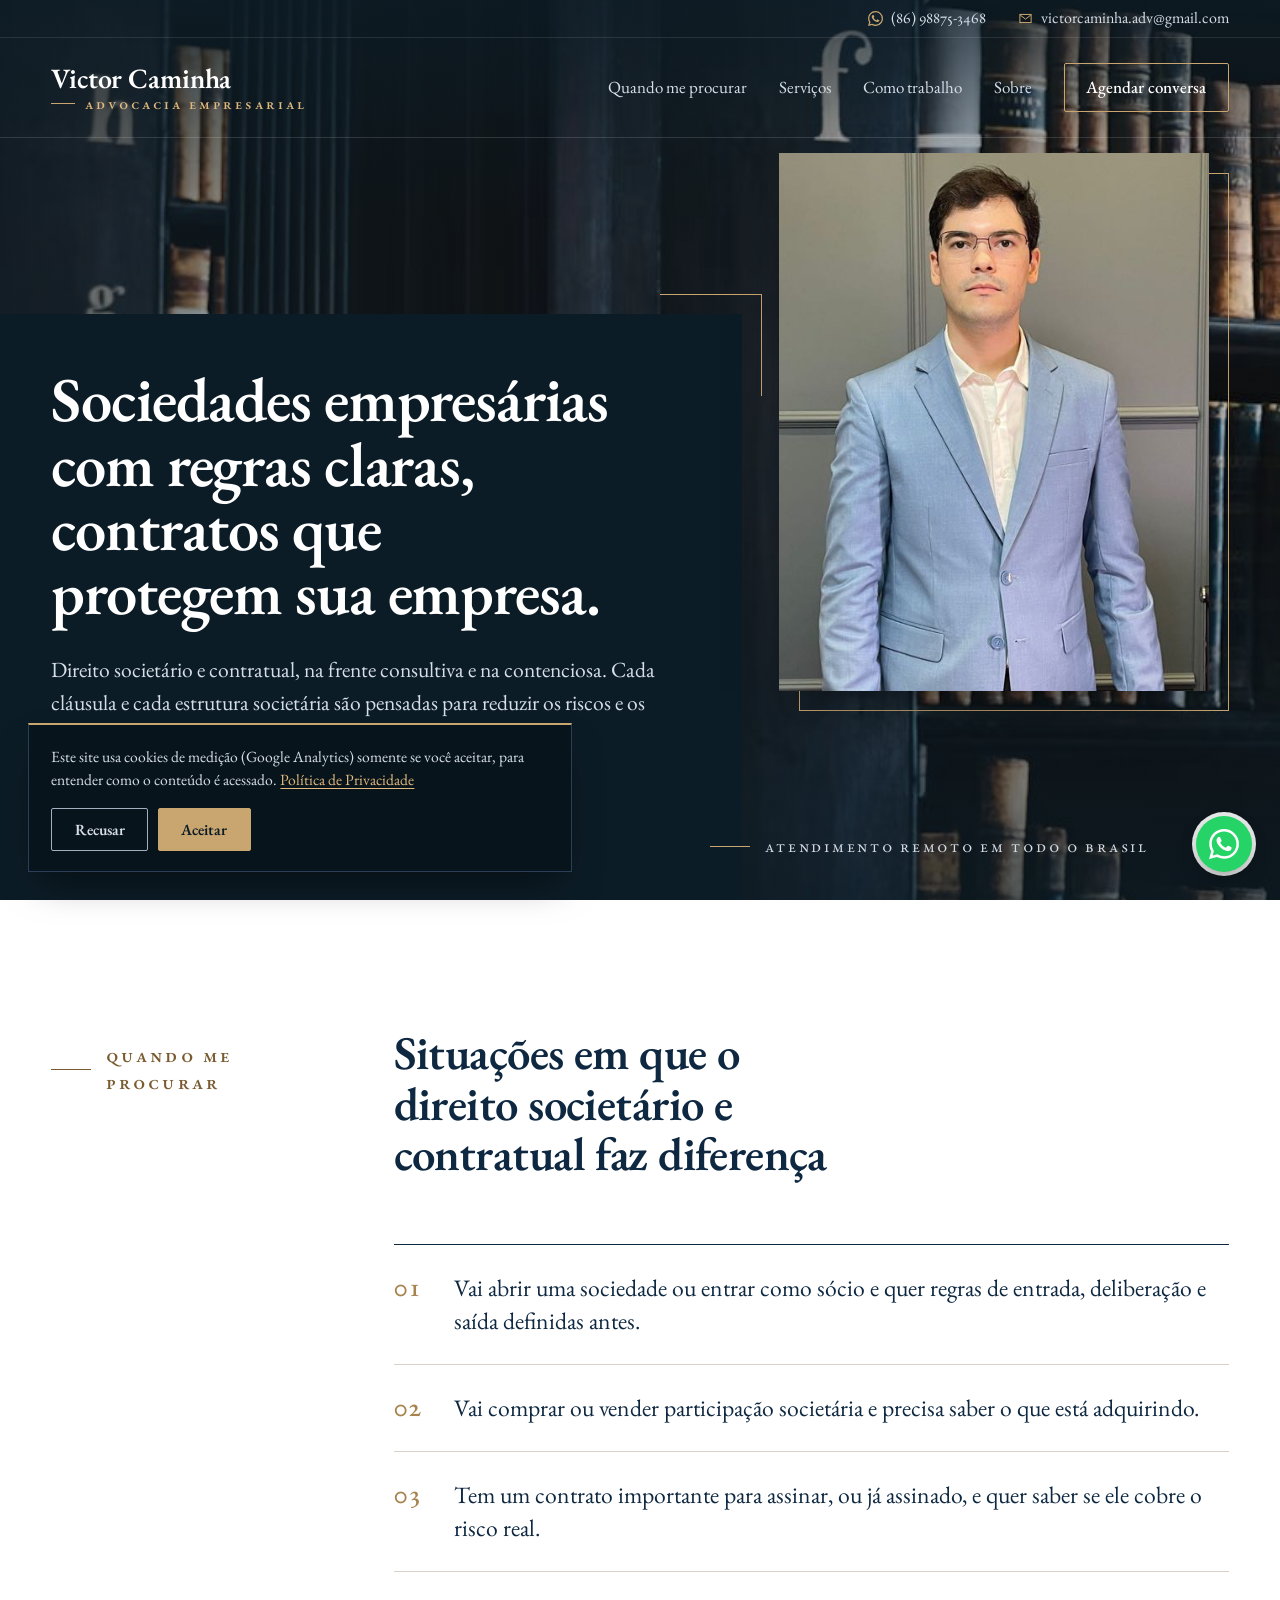
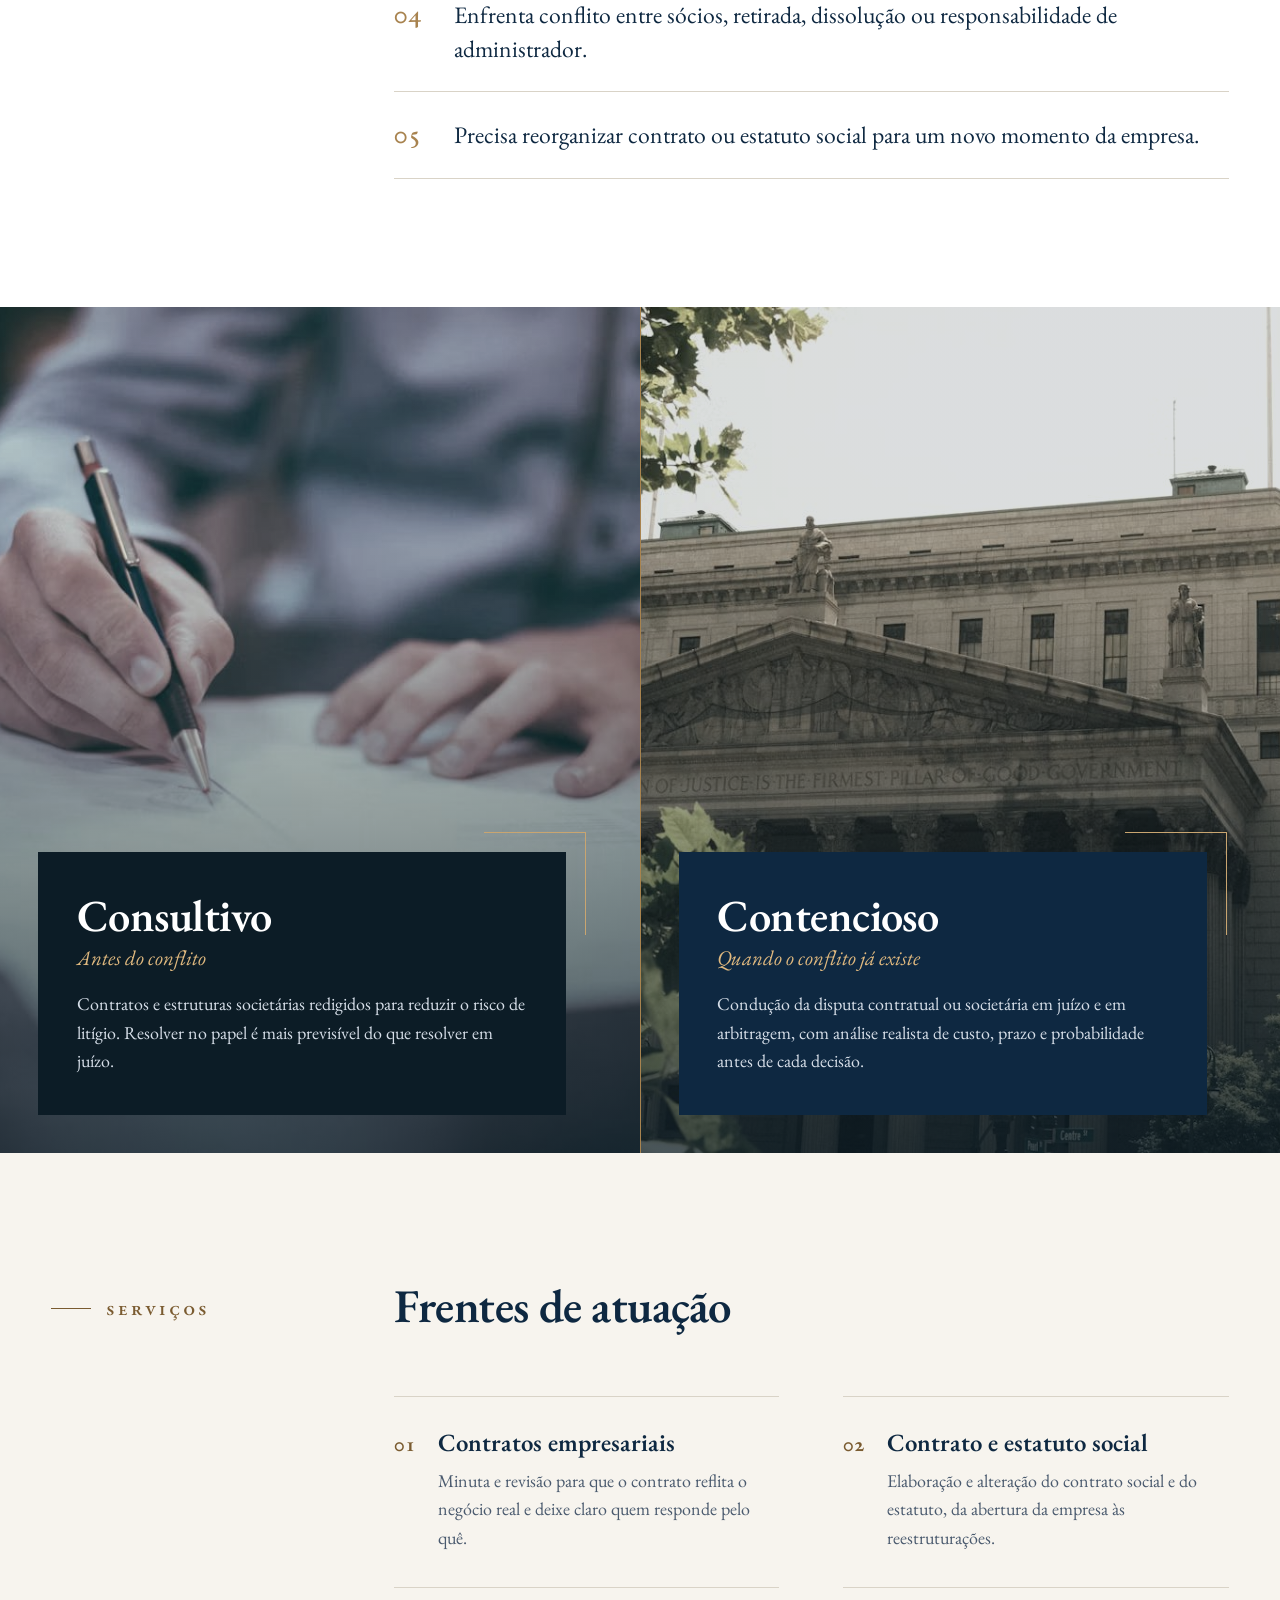
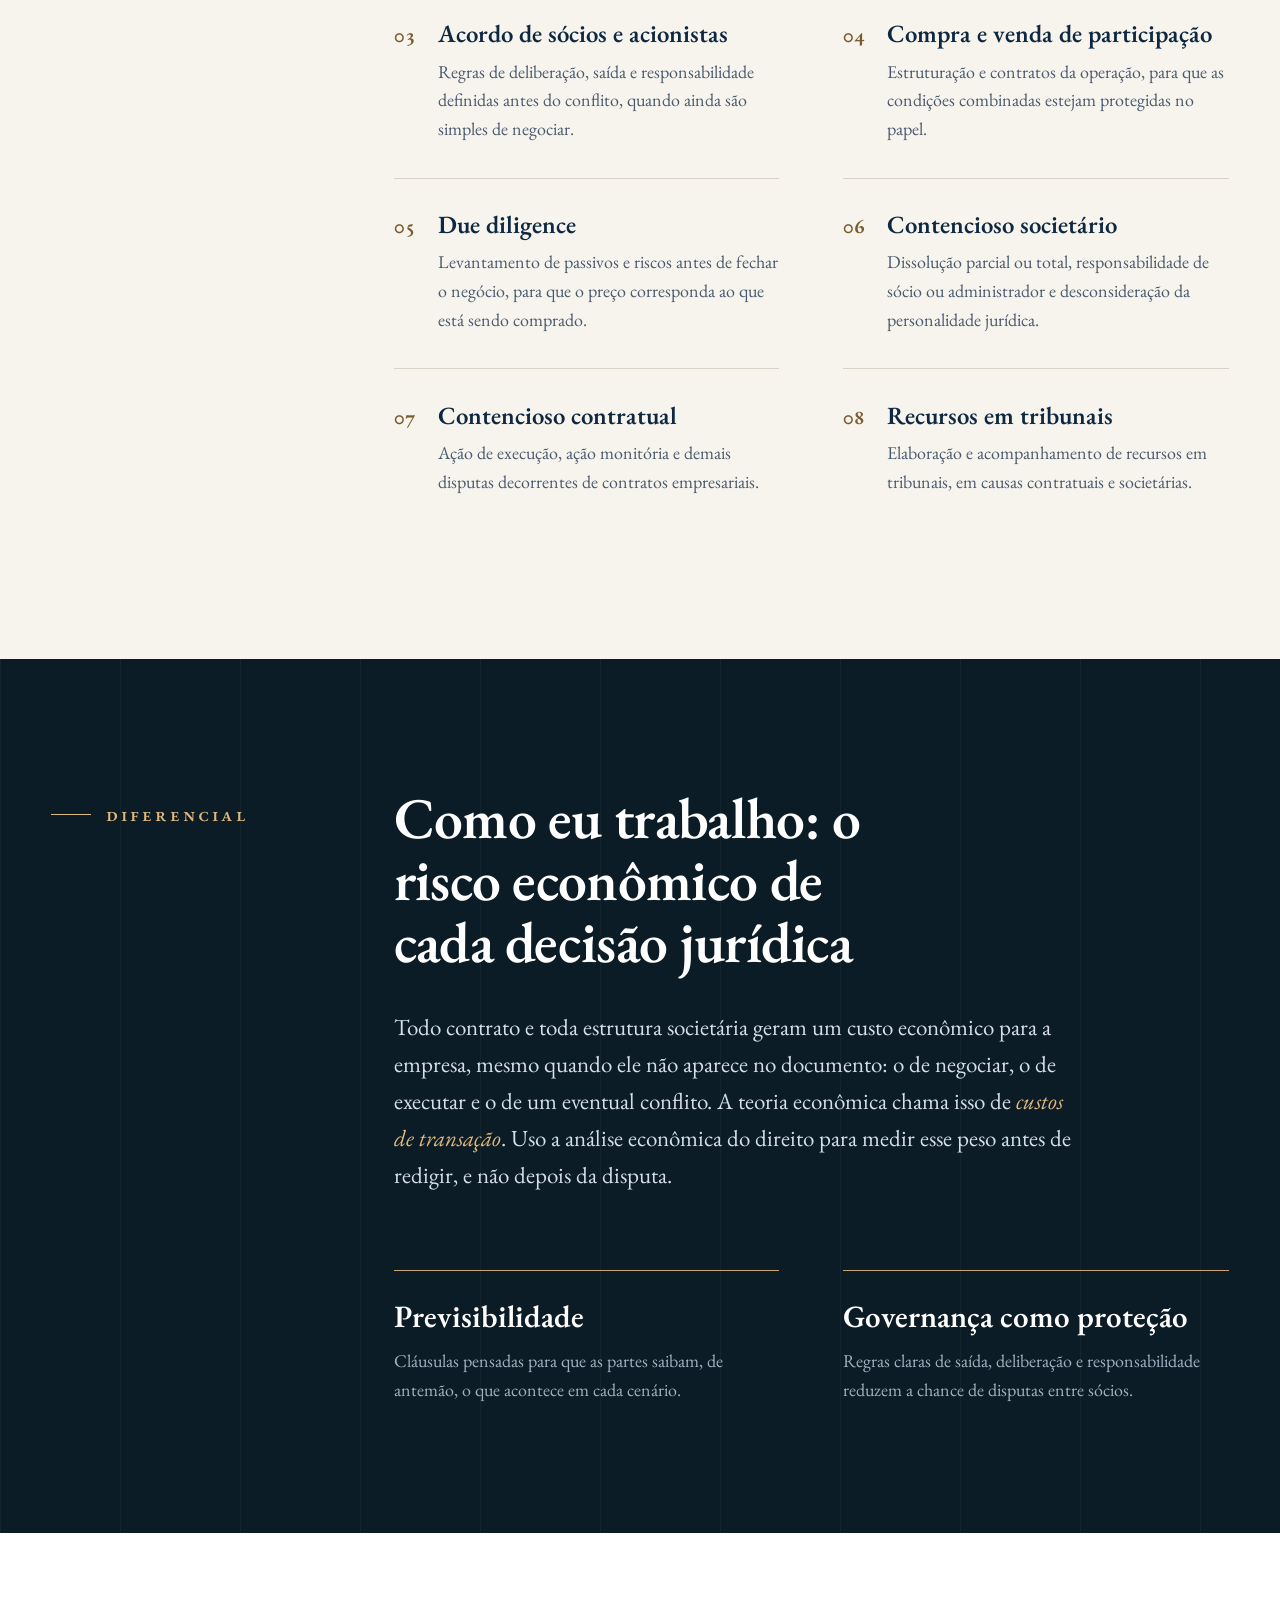
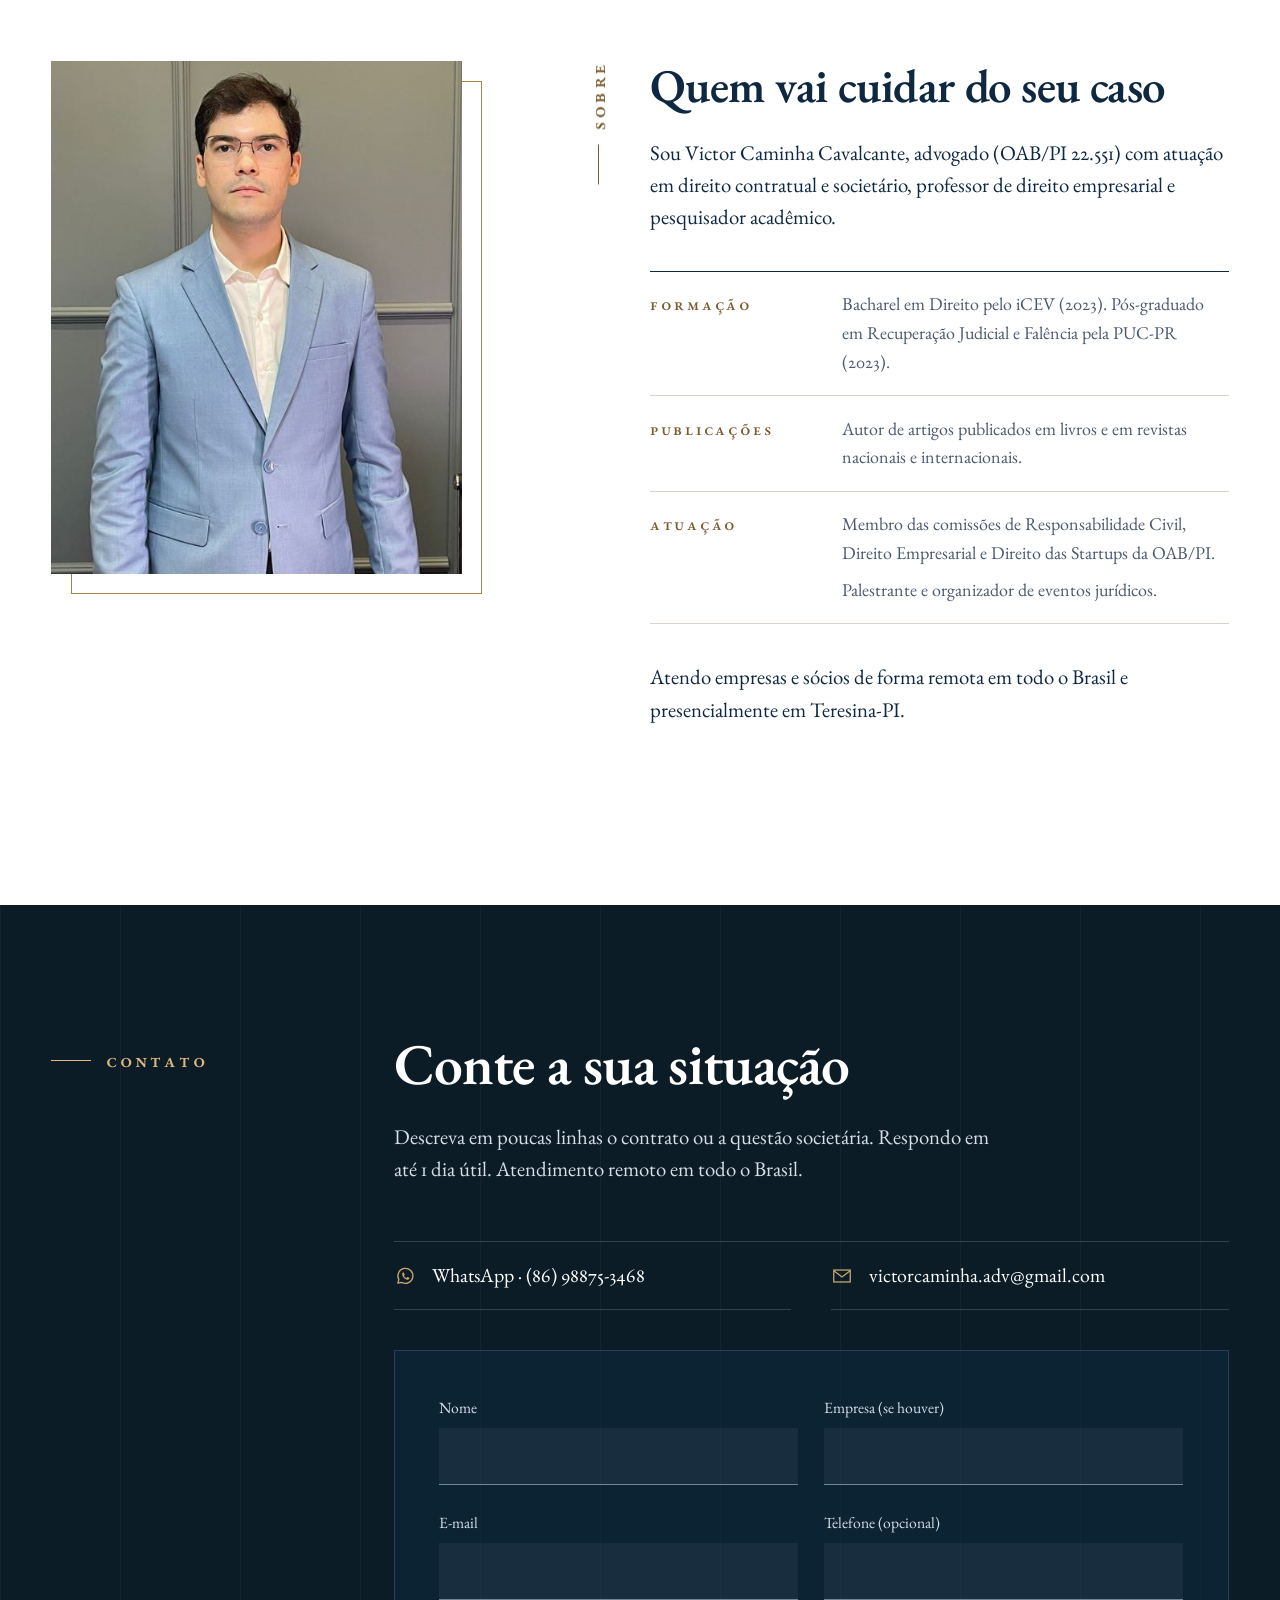
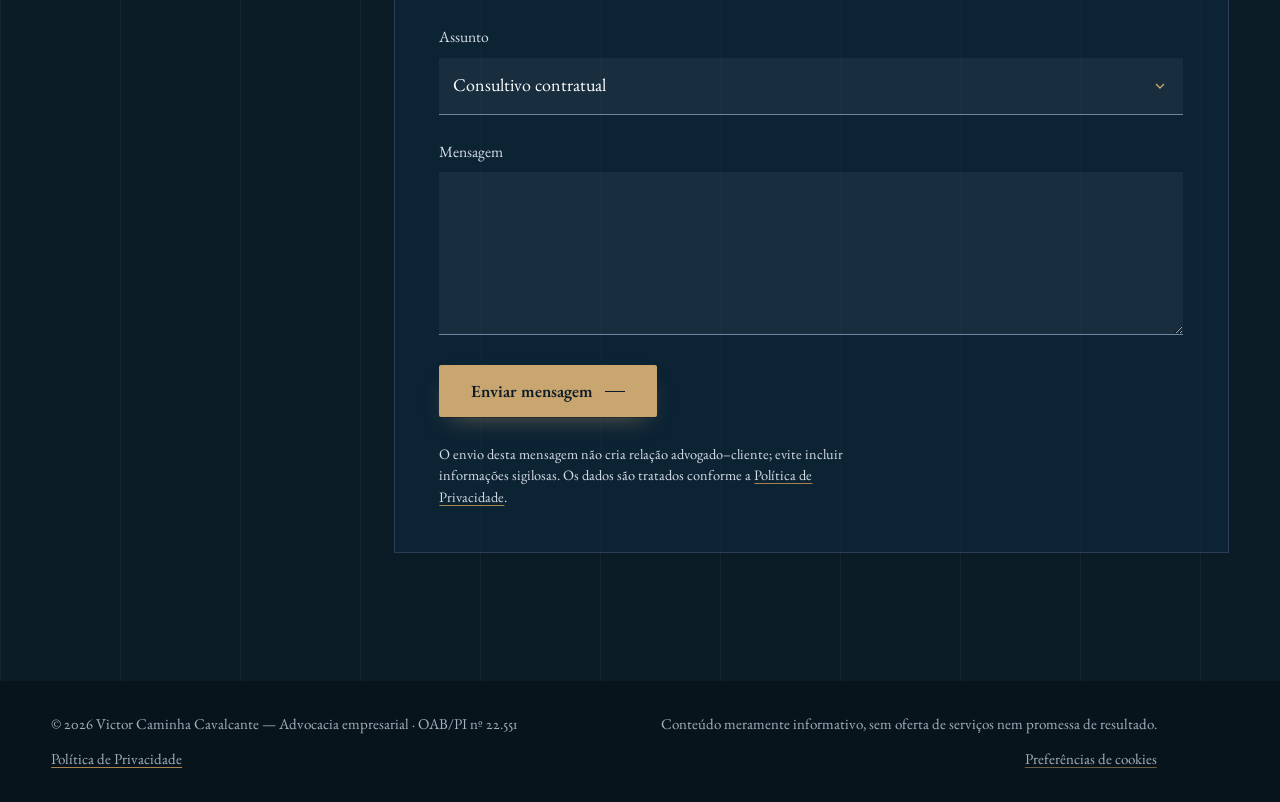
==== commit 57f6f654: "Add files via upload" ====
--- a/index.html
+++ b/index.html
@@ -311,5 +311,6 @@
 </a>
 
 <script src="main.js" defer></script>
+<script src="cookies.js" defer></script>
 </body>
 </html>
--- a/styles.css
+++ b/styles.css
@@ -597,3 +597,69 @@
   .footer__inner { padding-right: var(--gutter); padding-bottom: 5.5rem; }
   .wa-float { width: 3.25rem; height: 3.25rem; }
 }
+
+/* ---------- Aviso de cookies e página de privacidade ---------- */
+
+.cookie-bar {
+  position: fixed; left: clamp(1rem, 2.5vw, 1.75rem); bottom: clamp(1rem, 2.5vw, 1.75rem); z-index: 60;
+  max-width: 34rem; padding: 1.25rem 1.4rem;
+  background: var(--navy-950); color: var(--cloud);
+  border: 1px solid var(--navy-line); border-top: 2px solid var(--gold);
+  box-shadow: 0 18px 40px -14px rgba(0, 0, 0, .6);
+  font-size: .975rem; line-height: 1.5;
+}
+.cookie-bar[hidden] { display: none; }
+.cookie-bar p { margin: 0 0 1rem; }
+.cookie-bar a { color: var(--gold-light); text-decoration: underline; text-underline-offset: .2em; text-decoration-thickness: 1px; }
+.cookie-actions { display: flex; flex-wrap: wrap; gap: .6rem; }
+.ck-btn {
+  font: 600 .975rem/1 var(--serif);
+  padding: .8rem 1.4rem; border-radius: 2px; cursor: pointer;
+  background: transparent; color: var(--cloud); border: 1px solid var(--mist);
+  transition: background-color .2s, color .2s, border-color .2s;
+}
+.ck-btn:hover { border-color: #FFFFFF; color: #FFFFFF; }
+.ck-btn-primary { background: var(--gold); color: var(--navy-900); border-color: var(--gold); }
+.ck-btn-primary:hover { background: var(--gold-light); border-color: var(--gold-light); color: var(--navy-900); }
+.ck-link {
+  font: inherit; padding: 0; background: none; border: 0; cursor: pointer; color: inherit;
+  text-decoration: underline; text-decoration-color: rgba(201, 165, 112, .5);
+  text-underline-offset: .2em; text-decoration-thickness: 1px;
+}
+.ck-link:hover { color: var(--gold-light); text-decoration-color: currentColor; }
+
+@media (max-width: 760px) {
+  .cookie-bar { left: .75rem; right: .75rem; bottom: .75rem; max-width: none; }
+  .ck-btn { flex: 1 1 8rem; }
+}
+
+/* Página de privacidade */
+.legal-top { background: var(--navy-900); color: #FFFFFF; border-bottom: 1px solid rgba(201, 165, 112, .28); }
+.legal-wrap { max-width: 52rem; margin: 0 auto; padding-inline: var(--gutter); }
+.legal-top .legal-wrap {
+  max-width: var(--measure);
+  display: flex; align-items: center; justify-content: space-between; gap: 1rem;
+  padding-block: 1.25rem;
+}
+.legal-top .brand__name { font-size: 1.45rem; }
+.legal-back { color: var(--cloud); border-bottom: 1px solid var(--gold); padding-bottom: 2px; transition: color .2s; }
+.legal-back:hover { color: #FFFFFF; }
+
+.legal { background: var(--paper); color: var(--ink); padding-block: clamp(3rem, 6vw, 5rem); }
+.legal h1 { font-size: clamp(2.2rem, 1.4rem + 2.4vw, 3.3rem); line-height: 1.08; font-weight: 600; letter-spacing: -.012em; }
+.legal-date { margin-top: .75rem; color: var(--slate); font-style: italic; }
+.legal h2 { margin-top: 2.5rem; margin-bottom: .6rem; font-size: 1.55rem; line-height: 1.2; font-weight: 600; }
+.legal p, .legal li { max-width: 68ch; }
+.legal p { margin-top: .8rem; }
+.legal ul { margin: .8rem 0 0; padding-left: 1.2rem; list-style: disc; }
+.legal li { margin-top: .4rem; }
+.legal a { color: var(--gold-ink); text-decoration: underline; text-underline-offset: .2em; text-decoration-thickness: 1px; }
+.legal a:hover { color: var(--ink); }
+.legal code { font-family: ui-monospace, Menlo, Consolas, monospace; font-size: .85em; background: rgba(14, 40, 65, .07); padding: .1em .35em; border-radius: 2px; }
+.legal-scroll { overflow-x: auto; margin-top: 1rem; }
+.legal-table { width: 100%; border-collapse: collapse; font-size: .975rem; line-height: 1.45; min-width: 34rem; }
+.legal-table th, .legal-table td { text-align: left; vertical-align: top; padding: .7rem .8rem; border-bottom: 1px solid var(--rule); }
+.legal-table th { font-weight: 600; background: rgba(14, 40, 65, .06); }
+
+.legal-foot { background: var(--navy-950); color: var(--mist); font-size: .9375rem; }
+.legal-foot .legal-wrap { max-width: var(--measure); padding-block: 1.75rem; display: flex; flex-wrap: wrap; justify-content: space-between; gap: .75rem 2rem; }
